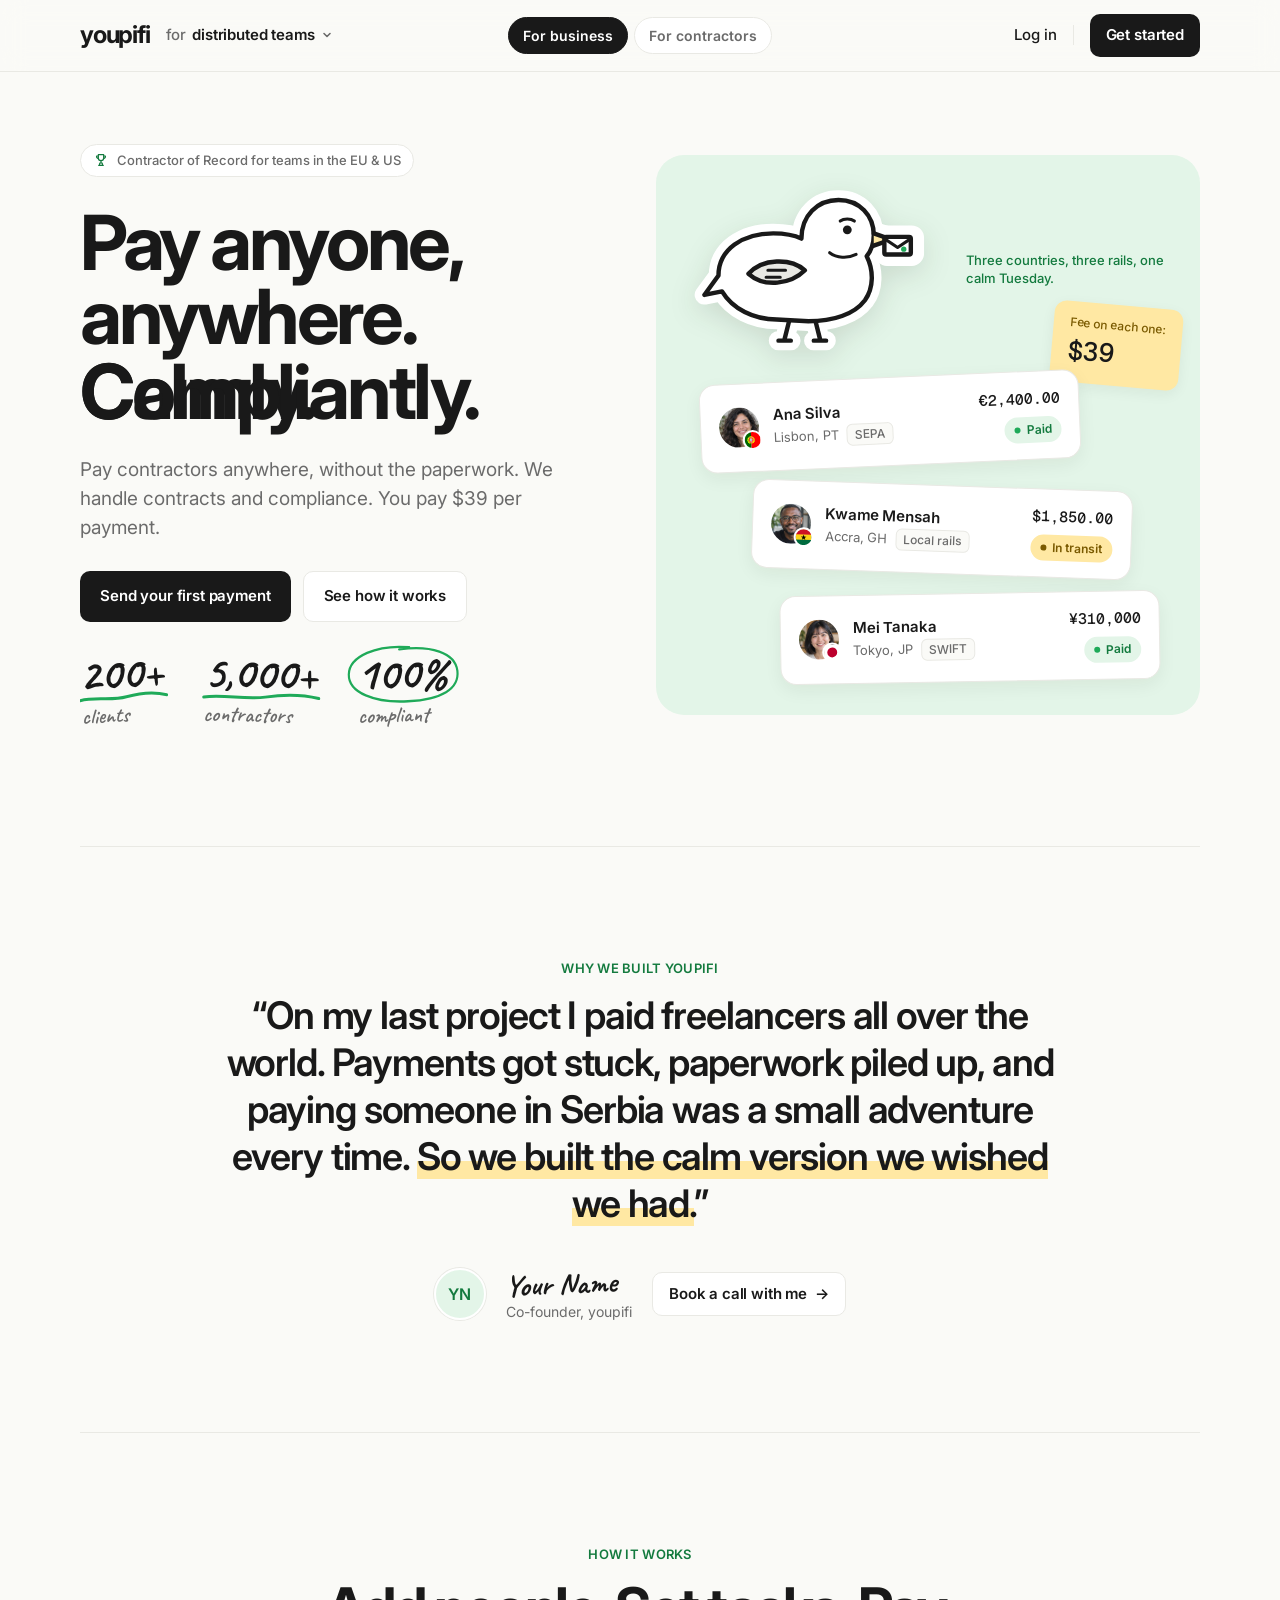
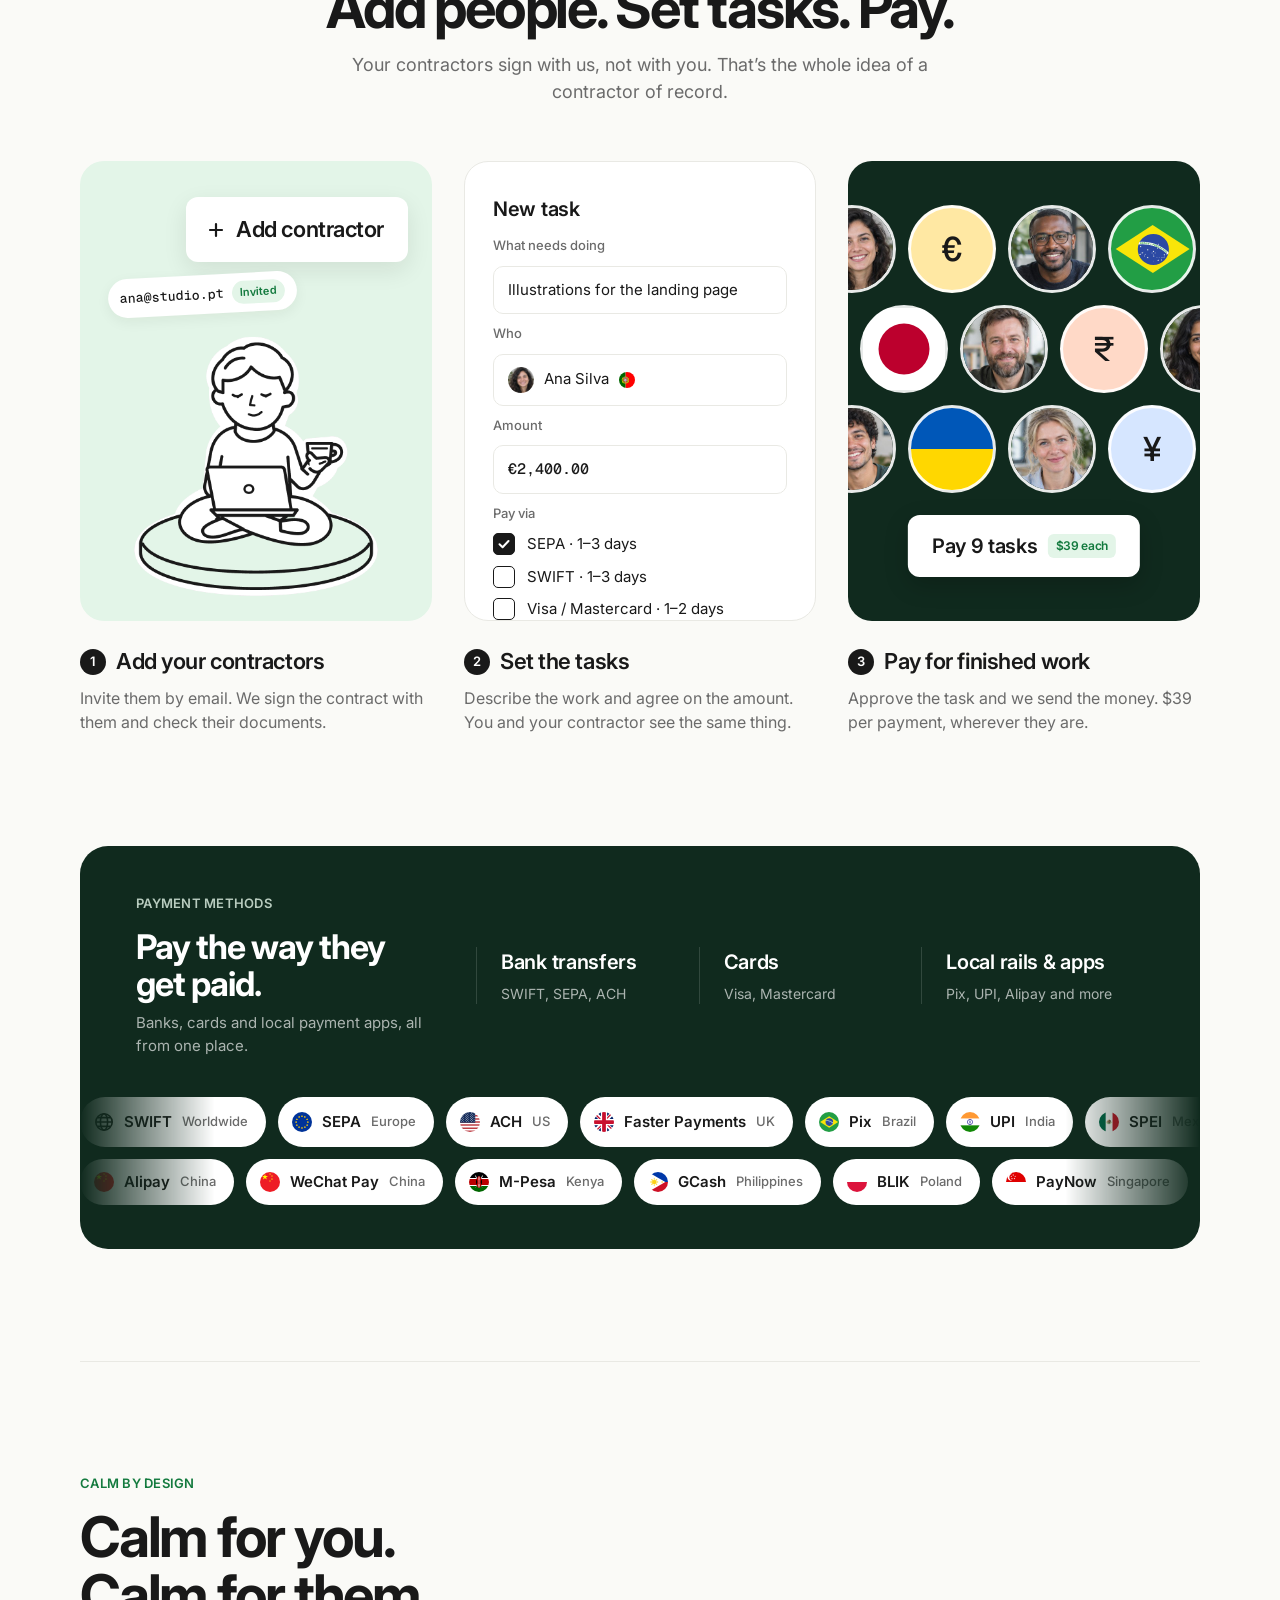
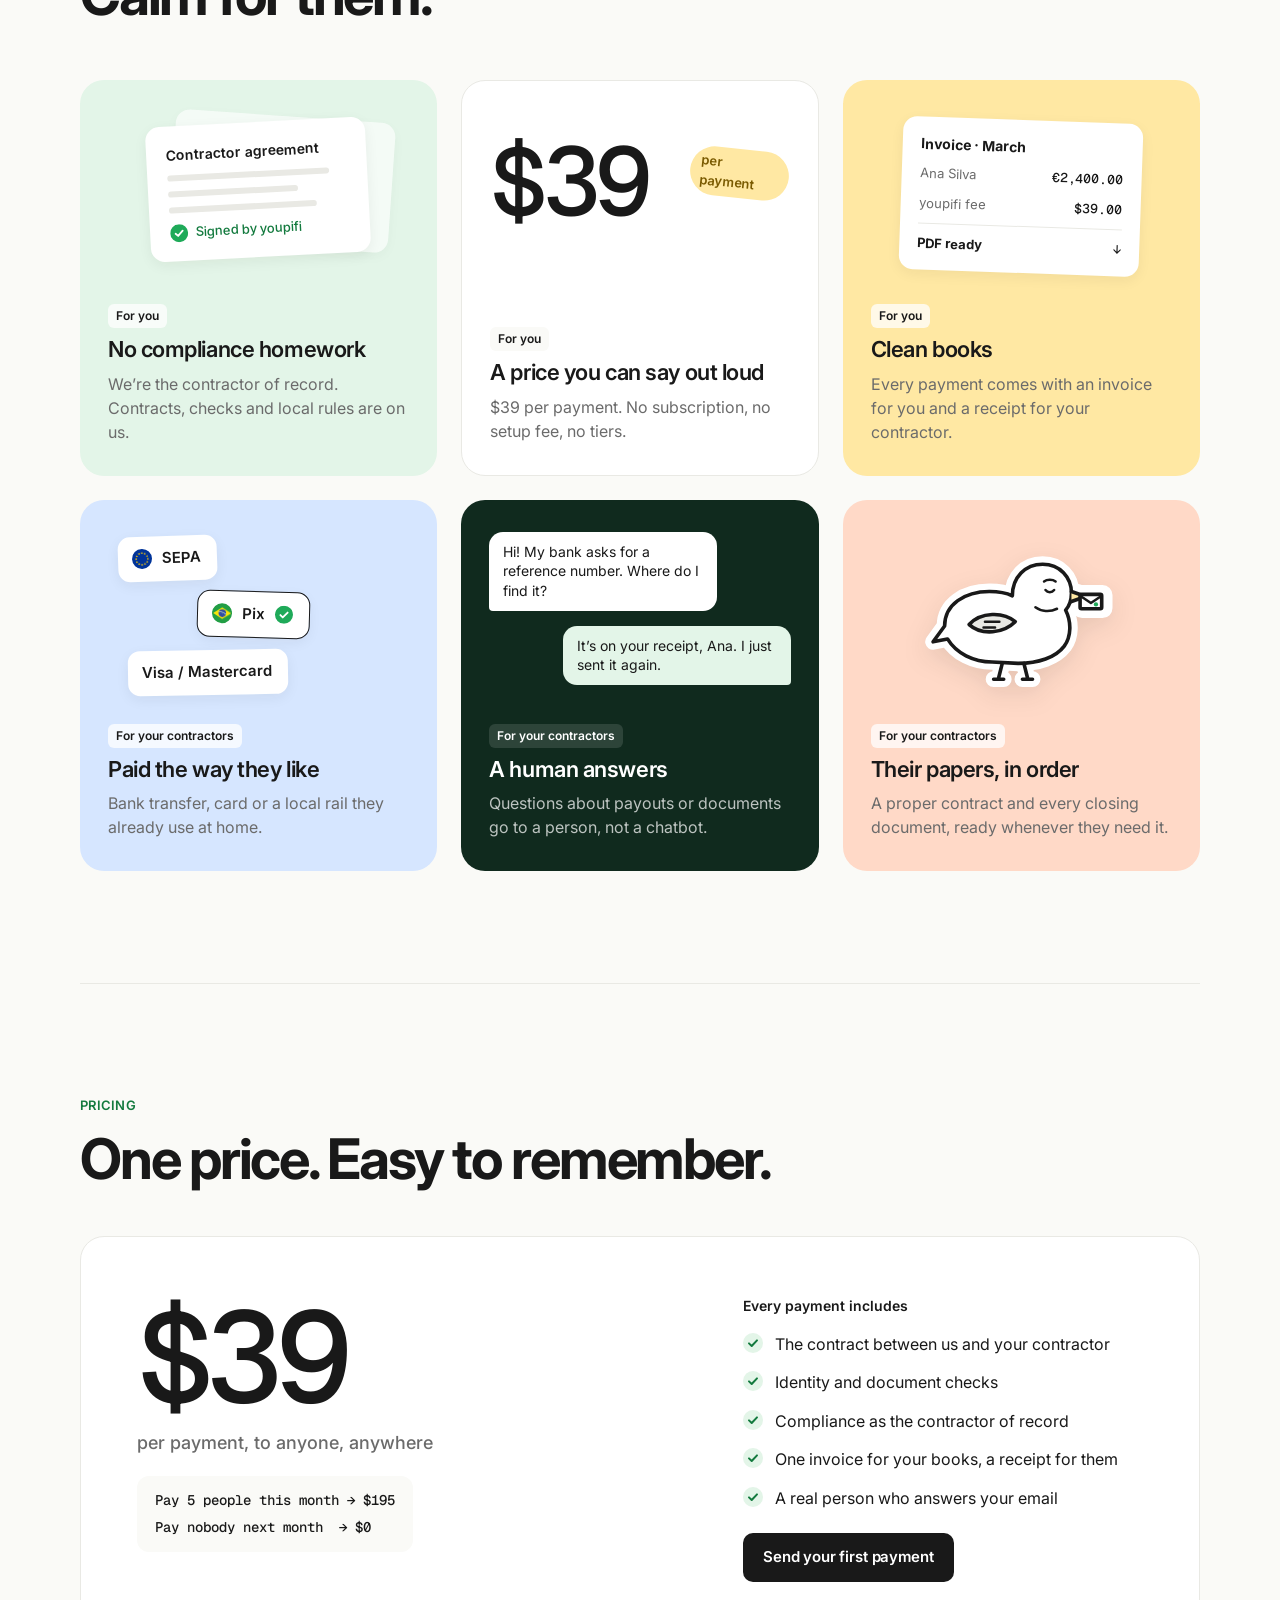
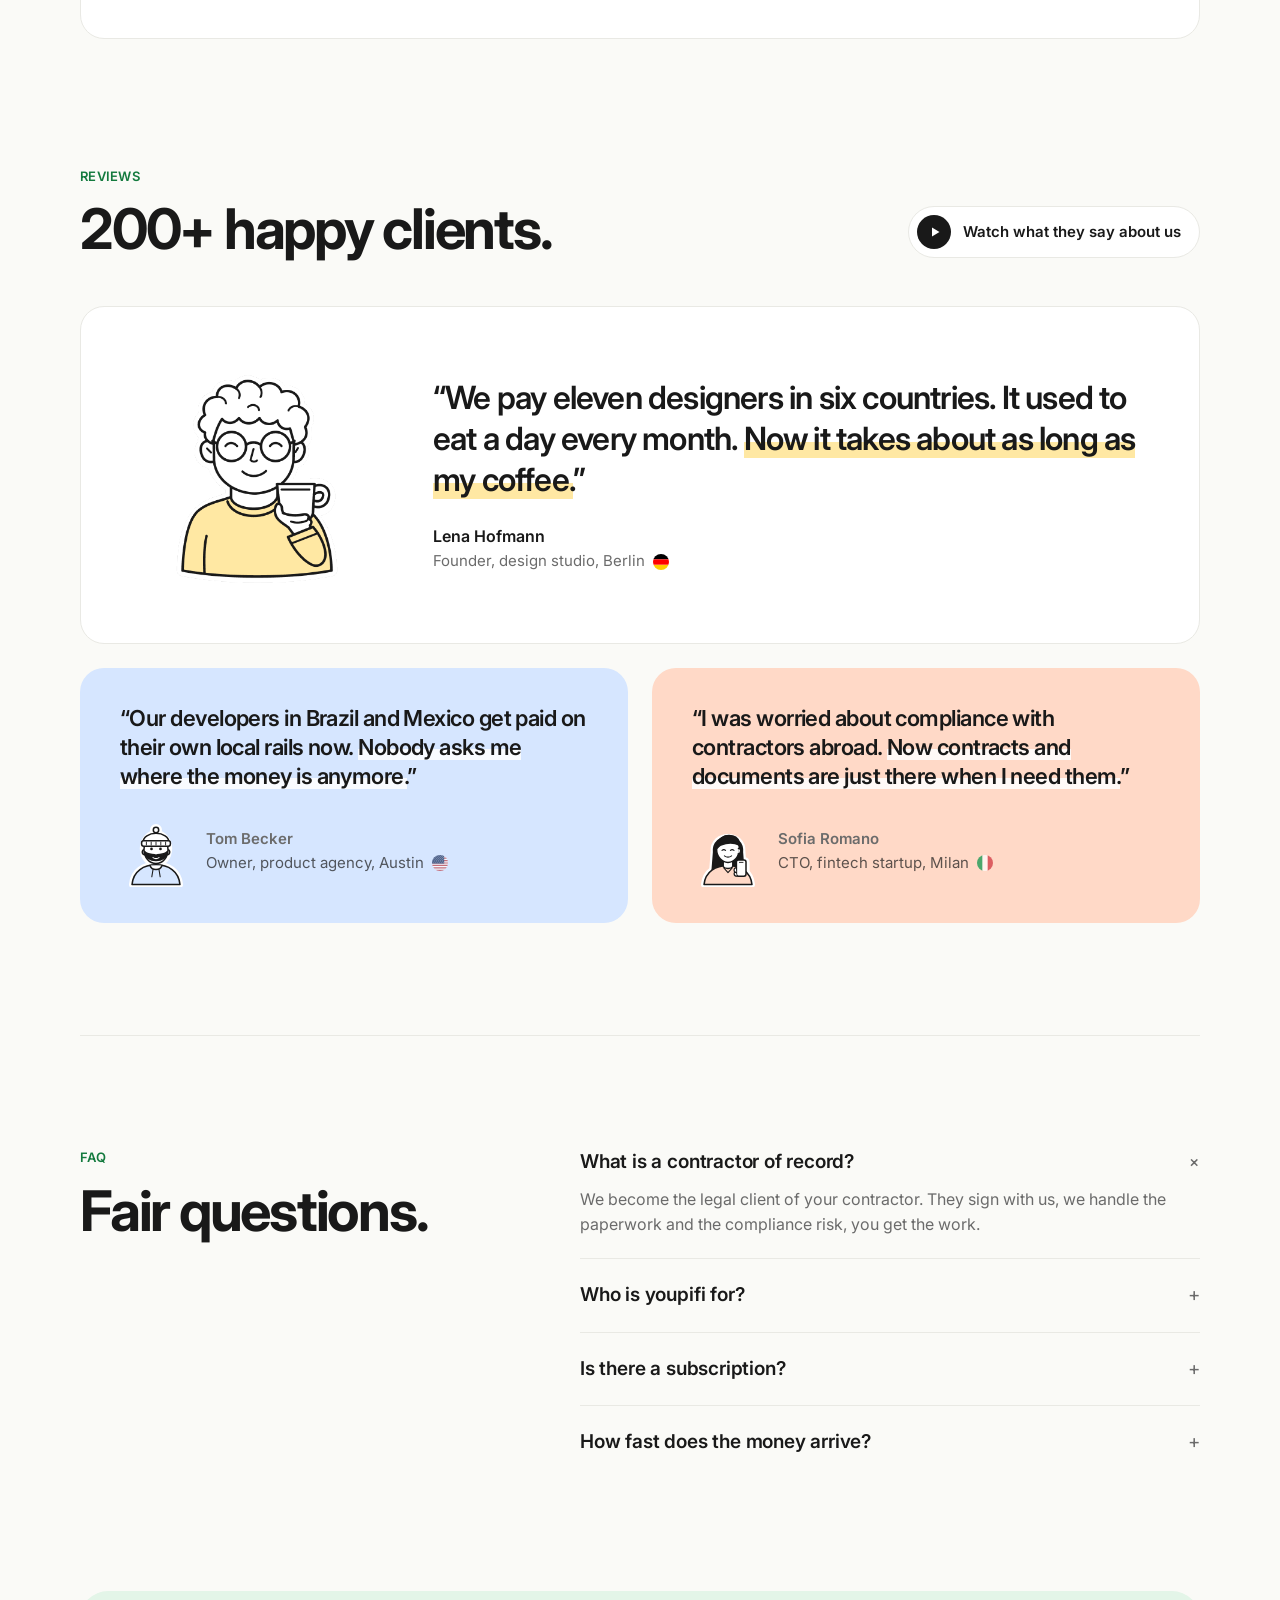
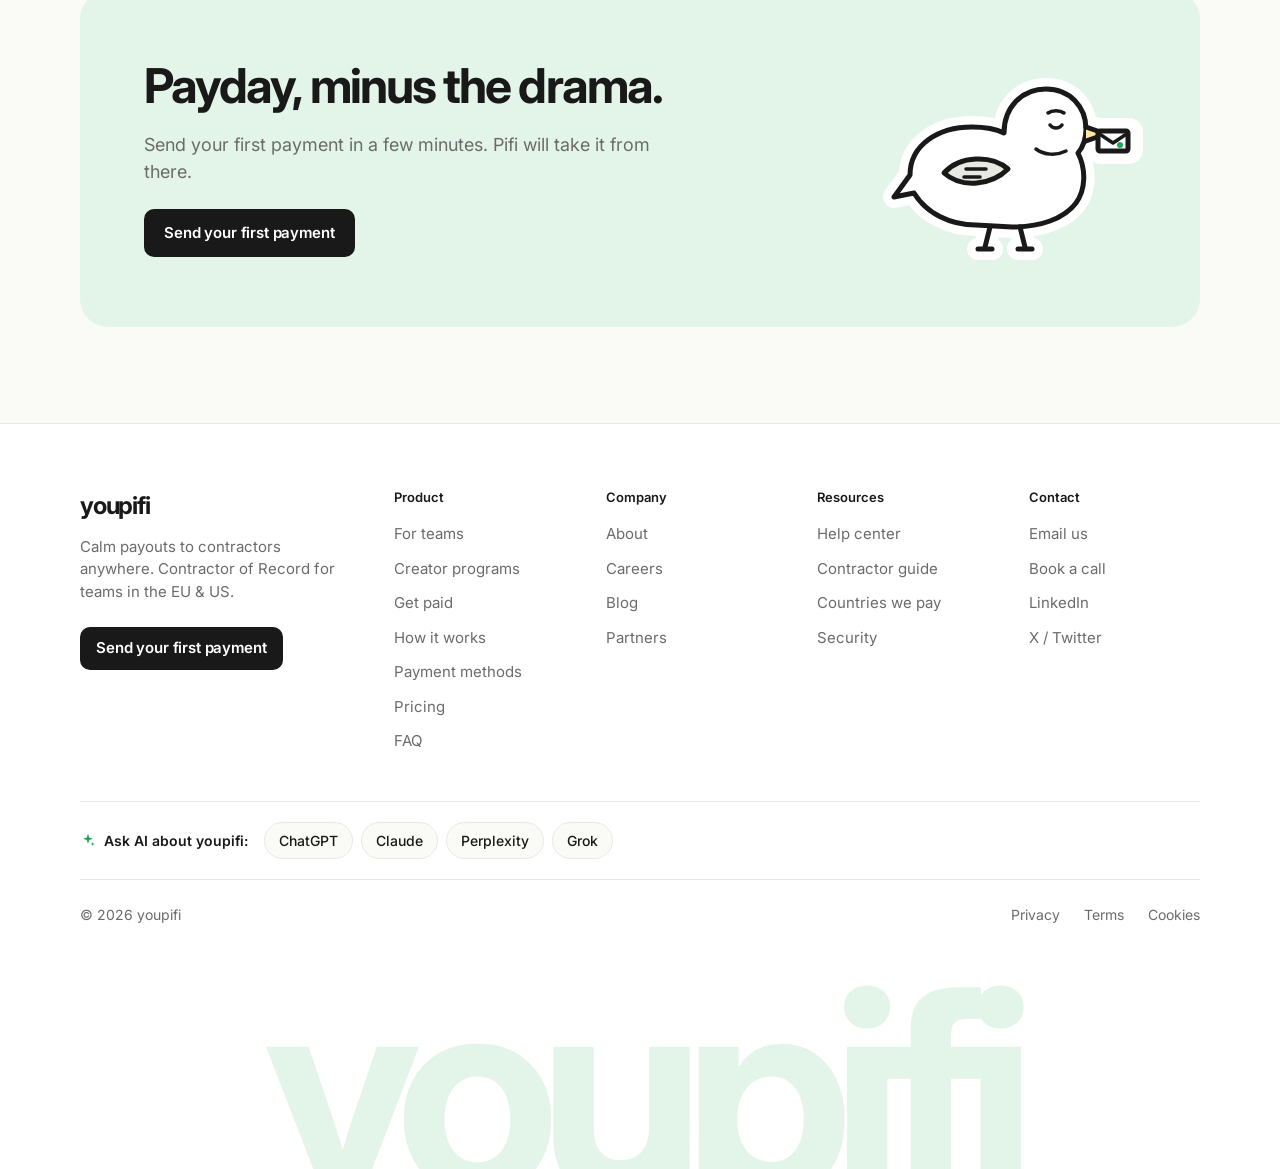
==== index.html @ 2da50779 "Header: 'youpifi for' audience menu and business/contractor chips Co-Authored-By: Claude Opus 5.5 <n" ====
<!doctype html>
<html lang="en">
<head>
  <meta charset="utf-8">
  <meta name="viewport" content="width=device-width, initial-scale=1">
  <title>youpifi — Pay anyone, anywhere. Calmly.</title>
  <meta name="description" content="youpifi is a contractor of record for small and mid-size teams in the EU and US. We sign the contract, handle compliance and pay your contractors anywhere. $39 per payment.">
  <link rel="icon" href="assets/img/pifi.svg" type="image/svg+xml">
  <link rel="preconnect" href="https://fonts.googleapis.com">
  <link rel="preconnect" href="https://fonts.gstatic.com" crossorigin>
  <link href="https://fonts.googleapis.com/css2?family=Caveat:wght@600;700&family=Inter:wght@400;500;600;700&family=Geist+Mono:wght@500&display=swap" rel="stylesheet">
  <link rel="stylesheet" href="styles.css">
</head>
<body>

<header class="topbar">
  <div class="nav wrap">
    <div class="brand-aud">
      <a class="wordmark" href="index.html">youpifi</a>
      <details class="aud">
        <summary><span class="aud-for">for</span> distributed teams<svg class="aud-caret" width="12" height="12" viewBox="0 0 12 12" aria-hidden="true"><path d="M3 4.5 6 7.5 9 4.5" fill="none" stroke="currentColor" stroke-width="1.6" stroke-linecap="round" stroke-linejoin="round"/></svg></summary>
        <div class="aud-menu">
          <a class="aud-item" href="index.html" aria-current="page">
            <span class="aud-ico bg-matcha"><svg width="18" height="18" viewBox="0 0 24 24" fill="none" stroke="currentColor" stroke-width="1.7" stroke-linecap="round" stroke-linejoin="round" aria-hidden="true"><path d="M8 11a3 3 0 1 0 0-6 3 3 0 0 0 0 6zM16 11a2.5 2.5 0 1 0 0-5M3 19c.6-3 2.6-4.5 5-4.5s4.4 1.5 5 4.5M15.5 14.5c2 0 3.8 1.2 4.5 4"/></svg></span>
            <span><b>Distributed teams</b><small>Pay contractors and freelancers in any country</small></span>
          </a>
          <a class="aud-item" href="creators.html">
            <span class="aud-ico bg-butter"><svg width="18" height="18" viewBox="0 0 24 24" fill="none" stroke="currentColor" stroke-width="1.7" stroke-linecap="round" stroke-linejoin="round" aria-hidden="true"><path d="M12 3.5l2.4 4.9 5.4.8-3.9 3.8.9 5.4L12 15.9l-4.8 2.5.9-5.4-3.9-3.8 5.4-.8z"/></svg></span>
            <span><b>Creators &amp; influencers</b><small>Pay creators, influencers and affiliates on results</small></span>
          </a>
          <a class="aud-item" href="get-paid.html">
            <span class="aud-ico bg-sky"><svg width="18" height="18" viewBox="0 0 24 24" fill="none" stroke="currentColor" stroke-width="1.7" stroke-linecap="round" stroke-linejoin="round" aria-hidden="true"><rect x="3.5" y="6" width="17" height="12.5" rx="2.5"/><path d="M3.5 10h17M7.5 14.5h3"/></svg></span>
            <span><b>Getting paid</b><small>For contractors and creators who receive payouts</small></span>
          </a>
        </div>
      </details>
    </div>
    <nav class="chips nav-center" aria-label="Audience">
      <a href="index.html" aria-current="page">For business</a>
      <a href="get-paid.html">For contractors</a>
    </nav>
    <div class="nav-actions">
      <a class="link" href="#">Log in</a>
      <span class="nav-sep" aria-hidden="true"></span>
      <a class="btn btn-primary" href="#start">Get started</a>
    </div>
  </div>
</header>

<main>

  <!-- HERO -->
  <section class="hero wrap">
    <div class="hero-copy">
      <span class="eyebrow"><svg class="award" width="16" height="16" viewBox="0 0 24 24" aria-hidden="true"><g fill="none" stroke="currentColor" stroke-width="1.8" stroke-linecap="round" stroke-linejoin="round"><path d="M8 4h8v5a4 4 0 0 1-8 0V4z"/><path d="M8 6H5.5a2.5 2.5 0 0 0 2.6 3.4M16 6h2.5a2.5 2.5 0 0 1-2.6 3.4"/><path d="M12 13v3.5M8.5 20h7M9.5 20l.8-3.5h3.4l.8 3.5"/></g></svg>Contractor of Record for teams in the EU &amp; US</span>
      <h1 aria-label="Pay anyone, anywhere. Calmly.">Pay anyone,<br>anywhere.<br><span class="rotator" aria-hidden="true"><span class="word is-on">Calmly.</span><span class="word">Compliantly.</span><span class="word">Confidently.</span></span></h1>
      <p class="lead">Pay contractors anywhere, without the paperwork. We handle contracts and compliance. You pay $39 per payment.</p>
      <div class="ctas">
        <a class="btn btn-primary btn-lg" href="#start">Send your first payment</a>
        <a class="btn btn-secondary btn-lg" href="#how">See how it works</a>
      </div>
      <ul class="proof" aria-label="youpifi in numbers">
        <li class="p1"><b>200+</b><span>clients</span></li>
        <li class="p2"><b>5,000+</b><span>contractors</span></li>
        <li class="p3"><b>100%</b><span>compliant</span></li>
      </ul>
    </div>

    <div class="collage" aria-hidden="true">
      <img class="collage-pifi" src="assets/img/pifi.svg" alt="">
      <p class="collage-cap">Three countries, three rails, one calm Tuesday.</p>
      <div class="fee-note"><span>Fee on each one:</span><b>$39</b></div>

      <div class="payout c1">
        <span class="avatar"><img src="assets/img/face-00.jpg" alt=""><span class="fi fi-pt fis"></span></span>
        <span class="who"><b>Ana Silva</b><small>Lisbon, PT <span class="rail-tag">SEPA</span></small></span>
        <span class="amt"><b>€2,400.00</b><span class="status paid">Paid</span></span>
      </div>
      <div class="payout c2">
        <span class="avatar"><img src="assets/img/face-01.jpg" alt=""><span class="fi fi-gh fis"></span></span>
        <span class="who"><b>Kwame Mensah</b><small>Accra, GH <span class="rail-tag">Local rails</span></small></span>
        <span class="amt"><b>$1,850.00</b><span class="status transit">In transit</span></span>
      </div>
      <div class="payout c3">
        <span class="avatar"><img src="assets/img/face-02.jpg" alt=""><span class="fi fi-jp fis"></span></span>
        <span class="who"><b>Mei Tanaka</b><small>Tokyo, JP <span class="rail-tag">SWIFT</span></small></span>
        <span class="amt"><b>¥310,000</b><span class="status paid">Paid</span></span>
      </div>
    </div>
  </section>

  <!-- FOUNDER NOTE — TODO: co-founder name, photo and booking link -->
  <section class="founder-note wrap rule">
    <figure>
      <span class="kicker">Why we built youpifi</span>
      <blockquote>“On my last project I paid freelancers all over the world. Payments got stuck, paperwork piled up, and paying someone in Serbia was a small adventure every time. <mark>So we built the calm version we wished we had.</mark>”</blockquote>
      <figcaption class="sign">
        <span class="sign-avatar" aria-hidden="true">YN</span>
        <span class="sign-who"><b>Your Name</b><small>Co-founder, youpifi</small></span>
        <a class="btn btn-secondary" href="#book-call">Book a call with me <span aria-hidden="true">→</span></a>
      </figcaption>
    </figure>
  </section>

  <!-- HOW IT WORKS -->
  <section class="how wrap rule" id="how">
    <div class="head center">
      <span class="kicker">How it works</span>
      <h2>Add people. Set tasks. Pay.</h2>
      <p>Your contractors sign with us, not with you. That’s the whole idea of a contractor of record.</p>
    </div>

    <div class="steps">
      <article class="step">
        <div class="visual v-add">
          <span class="chip-big"><svg width="20" height="20" viewBox="0 0 20 20" aria-hidden="true"><path d="M10 4v12M4 10h12" stroke="currentColor" stroke-width="2.2" stroke-linecap="round"/></svg>Add contractor</span>
          <span class="invite"><code>ana@studio.pt</code><em>Invited</em></span>
          <img class="founder" src="assets/img/founder.png" alt="A calm founder with a laptop and a cup of coffee">
        </div>
        <h3><span class="num">1</span>Add your contractors</h3>
        <p>Invite them by email. We sign the contract with them and check their documents.</p>
      </article>

      <article class="step">
        <div class="visual v-task" aria-hidden="true">
          <div class="form">
            <b class="form-title">New task</b>
            <label>What needs doing</label>
            <div class="input">Illustrations for the landing page</div>
            <label>Who</label>
            <div class="input"><img src="assets/img/face-00.jpg" alt="">Ana Silva <span class="fi fi-pt fis"></span></div>
            <label>Amount</label>
            <div class="input mono">€2,400.00</div>
            <label>Pay via</label>
            <ul class="checks">
              <li class="on">SEPA · 1–3 days</li>
              <li>SWIFT · 1–3 days</li>
              <li>Visa / Mastercard · 1–2 days</li>
              <li>Local rails · 1–3 days</li>
            </ul>
          </div>
        </div>
        <h3><span class="num">2</span>Set the tasks</h3>
        <p>Describe the work and agree on the amount. You and your contractor see the same thing.</p>
      </article>

      <article class="step">
        <div class="visual v-pay" aria-hidden="true">
          <div class="faces">
            <div class="frow">
              <img src="assets/img/face-00.jpg" alt=""><span class="tok t-butter">€</span><img src="assets/img/face-01.jpg" alt=""><span class="fi fi-br fis tokflag"></span><img src="assets/img/face-02.jpg" alt="">
            </div>
            <div class="frow shift">
              <span class="fi fi-jp fis tokflag"></span><img src="assets/img/face-10.jpg" alt=""><span class="tok t-peach">₹</span><img src="assets/img/face-11.jpg" alt=""><img src="assets/img/face-22.jpg" alt="">
            </div>
            <div class="frow">
              <img src="assets/img/face-12.jpg" alt=""><span class="fi fi-ua fis tokflag"></span><img src="assets/img/face-20.jpg" alt=""><span class="tok t-sky">¥</span><img src="assets/img/face-21.jpg" alt="">
            </div>
          </div>
          <span class="pay-btn">Pay 9 tasks <em>$39 each</em></span>
        </div>
        <h3><span class="num">3</span>Pay for finished work</h3>
        <p>Approve the task and we send the money. $39 per payment, wherever they are.</p>
      </article>
    </div>
  </section>

  <!-- PAYOUT TIMES BAND -->
  <section class="times wrap" id="times">
    <div class="band">
      <div class="band-top">
        <div class="band-title">
          <span class="kicker">Payment methods</span>
          <h2>Pay the way they get paid.</h2>
          <p>Banks, cards and local payment apps, all from one place.</p>
        </div>
        <ul class="methods">
          <li><b>Bank transfers</b><span>SWIFT, SEPA, ACH</span></li>
          <li><b>Cards</b><span>Visa, Mastercard</span></li>
          <li><b>Local rails &amp; apps</b><span>Pix, UPI, Alipay and more</span></li>
        </ul>
      </div>

      <!-- Rails shown are examples. Keep only the ones your payment partner supports. -->
      <div class="marquee" aria-label="Payment rails">
        <div class="track">
          <div class="lane">
            <span class="rail"><svg class="globe" width="20" height="20" viewBox="0 0 20 20" aria-hidden="true"><g fill="none" stroke="currentColor" stroke-width="1.6"><circle cx="10" cy="10" r="8.2"/><ellipse cx="10" cy="10" rx="3.6" ry="8.2"/><path d="M2 10h16M3.4 5.6h13.2M3.4 14.4h13.2"/></g></svg><b>SWIFT</b><small>Worldwide</small></span>
            <span class="rail"><span class="fi fi-eu fis"></span><b>SEPA</b><small>Europe</small></span>
            <span class="rail"><span class="fi fi-us fis"></span><b>ACH</b><small>US</small></span>
            <span class="rail"><span class="fi fi-gb fis"></span><b>Faster Payments</b><small>UK</small></span>
            <span class="rail"><span class="fi fi-br fis"></span><b>Pix</b><small>Brazil</small></span>
            <span class="rail"><span class="fi fi-in fis"></span><b>UPI</b><small>India</small></span>
            <span class="rail"><span class="fi fi-mx fis"></span><b>SPEI</b><small>Mexico</small></span>
            <span class="rail"><b class="visa">VISA</b></span>
            <span class="rail"><svg width="30" height="20" viewBox="0 0 30 20" aria-hidden="true"><circle cx="10" cy="10" r="9" fill="#EB001B"/><circle cx="20" cy="10" r="9" fill="#F79E1B"/><path d="M15 2.5a9 9 0 0 1 0 15 9 9 0 0 1 0-15z" fill="#FF5F00"/></svg><b>Mastercard</b></span>
          </div>
          <div class="lane" aria-hidden="true"></div>
        </div>
        <div class="track reverse">
          <div class="lane">
            <span class="rail"><span class="fi fi-cn fis"></span><b>Alipay</b><small>China</small></span>
            <span class="rail"><span class="fi fi-cn fis"></span><b>WeChat Pay</b><small>China</small></span>
            <span class="rail"><span class="fi fi-ke fis"></span><b>M-Pesa</b><small>Kenya</small></span>
            <span class="rail"><span class="fi fi-ph fis"></span><b>GCash</b><small>Philippines</small></span>
            <span class="rail"><span class="fi fi-pl fis"></span><b>BLIK</b><small>Poland</small></span>
            <span class="rail"><span class="fi fi-sg fis"></span><b>PayNow</b><small>Singapore</small></span>
            <span class="rail"><span class="fi fi-eu fis"></span><b>SEPA Instant</b><small>Europe</small></span>
            <span class="rail"><span class="fi fi-us fis"></span><b>Fedwire</b><small>US</small></span>
          </div>
          <div class="lane" aria-hidden="true"></div>
        </div>
      </div>
    </div>
  </section>

  <!-- CALM BENTO -->
  <section class="calm wrap rule">
    <div class="head">
      <span class="kicker">Calm by design</span>
      <h2>Calm for you.<br>Calm for them.</h2>
    </div>

    <div class="bento">
      <article class="tile bg-matcha">
        <div class="tv" aria-hidden="true">
          <div class="doc ghost"></div>
          <div class="doc">
            <b>Contractor agreement</b><i style="width:90%"></i><i style="width:72%"></i><i style="width:82%"></i>
            <span class="signed"><span class="ck"></span>Signed by youpifi</span>
          </div>
        </div>
        <span class="tag">For you</span>
        <h3>No compliance homework</h3>
        <p>We’re the contractor of record. Contracts, checks and local rules are on us.</p>
      </article>

      <article class="tile bg-white">
        <div class="tv" aria-hidden="true">
          <span class="big39">$39</span><span class="sticker-note">per payment</span>
        </div>
        <span class="tag">For you</span>
        <h3>A price you can say out loud</h3>
        <p>$39 per payment. No subscription, no setup fee, no tiers.</p>
      </article>

      <article class="tile bg-butter">
        <div class="tv" aria-hidden="true">
          <div class="invoice">
            <b>Invoice · March</b>
            <div><span>Ana Silva</span><span class="mono">€2,400.00</span></div>
            <div><span>youpifi fee</span><span class="mono">$39.00</span></div>
            <hr>
            <div><b>PDF ready</b><span class="mono">↓</span></div>
          </div>
        </div>
        <span class="tag">For you</span>
        <h3>Clean books</h3>
        <p>Every payment comes with an invoice for you and a receipt for your contractor.</p>
      </article>

      <article class="tile bg-sky">
        <div class="tv" aria-hidden="true">
          <span class="opt o1"><span class="fi fi-eu fis"></span>SEPA</span>
          <span class="opt o2 on"><span class="fi fi-br fis"></span>Pix<span class="ck"></span></span>
          <span class="opt o3">Visa / Mastercard</span>
        </div>
        <span class="tag">For your contractors</span>
        <h3>Paid the way they like</h3>
        <p>Bank transfer, card or a local rail they already use at home.</p>
      </article>

      <article class="tile bg-forest">
        <div class="tv" aria-hidden="true">
          <span class="bubble me">Hi! My bank asks for a reference number. Where do I find it?</span>
          <span class="bubble them">It’s on your receipt, Ana. I just sent it again.</span>
        </div>
        <span class="tag">For your contractors</span>
        <h3>A human answers</h3>
        <p>Questions about payouts or documents go to a person, not a chatbot.</p>
      </article>

      <article class="tile bg-peach">
        <div class="tv" aria-hidden="true">
          <img class="tile-pifi" src="assets/img/pifi-sleepy.svg" alt="">
        </div>
        <span class="tag">For your contractors</span>
        <h3>Their papers, in order</h3>
        <p>A proper contract and every closing document, ready whenever they need it.</p>
      </article>
    </div>
  </section>

  <!-- PRICING -->
  <section class="pricing wrap rule" id="pricing">
    <div class="head">
      <span class="kicker">Pricing</span>
      <h2>One price. Easy to remember.</h2>
    </div>
    <div class="price-card">
      <div class="price">
        <span class="price-num">$39</span>
        <p>per payment, to anyone, anywhere</p>
        <div class="math mono">
          <span>Pay 5 people this month → $195</span>
          <span>Pay nobody next month  → $0</span>
        </div>
      </div>
      <div class="included">
        <b>Every payment includes</b>
        <ul>
          <li>The contract between us and your contractor</li>
          <li>Identity and document checks</li>
          <li>Compliance as the contractor of record</li>
          <li>One invoice for your books, a receipt for them</li>
          <li>A real person who answers your email</li>
        </ul>
        <a class="btn btn-primary btn-lg" href="#start">Send your first payment</a>
      </div>
    </div>
  </section>

  <!-- TESTIMONIALS — PLACEHOLDERS: replace quotes, names and companies with real customers before launch -->
  <section class="quote wrap" id="reviews">
    <div class="quote-head">
      <div>
        <span class="kicker">Reviews</span>
        <h2>200+ happy clients.</h2>
      </div>
      <!-- TODO: link to the video reviews -->
      <a class="video-link" href="#">
        <span class="play" aria-hidden="true"><svg width="14" height="14" viewBox="0 0 14 14"><path d="M4 2.5v9l7.5-4.5z" fill="currentColor"/></svg></span>
        Watch what they say about us
      </a>
    </div>
    <figure class="review featured">
      <img class="quote-art" src="assets/img/customer.png" alt="Illustrated portrait of a studio founder holding a coffee mug">
      <div>
        <blockquote>“We pay eleven designers in six countries. It used to eat a day every month. <mark>Now it takes about as long as my coffee.</mark>”</blockquote>
        <figcaption><b>Lena Hofmann</b><span>Founder, design studio, Berlin <span class="fi fi-de fis"></span></span></figcaption>
      </div>
    </figure>
    <div class="review-row">
      <figure class="review bg-sky">
        <blockquote>“Our developers in Brazil and Mexico get paid on their own local rails now. <mark>Nobody asks me where the money is anymore.</mark>”</blockquote>
        <figcaption>
          <img src="assets/img/customer-2.svg" alt="Illustrated portrait of an agency owner in a beanie">
          <span class="by"><b>Tom Becker</b><span>Owner, product agency, Austin <span class="fi fi-us fis"></span></span></span>
        </figcaption>
      </figure>
      <figure class="review bg-peach">
        <blockquote>“I was worried about compliance with contractors abroad. <mark>Now contracts and documents are just there when I need them.</mark>”</blockquote>
        <figcaption>
          <img src="assets/img/customer-3.svg" alt="Illustrated portrait of a CTO holding a phone">
          <span class="by"><b>Sofia Romano</b><span>CTO, fintech startup, Milan <span class="fi fi-it fis"></span></span></span>
        </figcaption>
      </figure>
    </div>
  </section>

  <!-- FAQ -->
  <section class="faq wrap rule" id="faq">
    <div class="head">
      <span class="kicker">FAQ</span>
      <h2>Fair questions.</h2>
    </div>
    <div class="qa">
      <details open>
        <summary>What is a contractor of record?</summary>
        <p>We become the legal client of your contractor. They sign with us, we handle the paperwork and the compliance risk, you get the work.</p>
      </details>
      <details>
        <summary>Who is youpifi for?</summary>
        <p>Small and mid-size teams in the EU and the US that work with freelancers and contractors abroad.</p>
      </details>
      <details>
        <summary>Is there a subscription?</summary>
        <p>No. You pay $39 for each payment you send, and nothing in the months you don’t send any.</p>
      </details>
      <details>
        <summary>How fast does the money arrive?</summary>
        <p>1–2 days by card. 1–3 days by SWIFT, SEPA or local rails.</p>
      </details>
    </div>
  </section>

  <!-- FINAL CTA -->
  <section class="final wrap" id="start">
    <div class="final-box">
      <div>
        <h2>Payday, minus the drama.</h2>
        <p>Send your first payment in a few minutes. Pifi will take it from there.</p>
        <a class="btn btn-primary btn-lg" href="#">Send your first payment</a>
      </div>
      <img src="assets/img/pifi-sleepy.svg" alt="Pifi the pigeon, dozing with an envelope">
    </div>
  </section>
</main>

<!-- FOOTER — TODO: real URLs for pages, contacts and socials -->
<footer class="footer">
  <div class="wrap footer-grid">
    <div class="footer-brand">
      <a class="wordmark" href="#">youpifi</a>
      <p>Calm payouts to contractors anywhere. Contractor of Record for teams in the EU &amp; US.</p>
      <a class="btn btn-primary" href="#start">Send your first payment</a>
    </div>
    <nav class="footer-col" aria-label="Product">
      <b>Product</b>
      <a href="index.html">For teams</a>
      <a href="creators.html">Creator programs</a>
      <a href="get-paid.html">Get paid</a>
      <a href="#how">How it works</a>
      <a href="#times">Payment methods</a>
      <a href="#pricing">Pricing</a>
      <a href="#faq">FAQ</a>
    </nav>
    <nav class="footer-col" aria-label="Company">
      <b>Company</b>
      <a href="#">About</a>
      <a href="#">Careers</a>
      <a href="#">Blog</a>
      <a href="#">Partners</a>
    </nav>
    <nav class="footer-col" aria-label="Resources">
      <b>Resources</b>
      <a href="#">Help center</a>
      <a href="#">Contractor guide</a>
      <a href="#">Countries we pay</a>
      <a href="#">Security</a>
    </nav>
    <div class="footer-col">
      <b>Contact</b>
      <a href="#">Email us</a>
      <a href="#book-call">Book a call</a>
      <a href="#">LinkedIn</a>
      <a href="#">X / Twitter</a>
    </div>
  </div>
  <!-- Ask AI: prompt mentions the current GitHub Pages URL — update when moving to the real domain -->
  <div class="wrap ask-ai">
    <span class="ask-label"><svg width="16" height="16" viewBox="0 0 24 24" aria-hidden="true"><path d="M12 2.5l1.9 5.6 5.6 1.9-5.6 1.9L12 17.5l-1.9-5.6L4.5 10l5.6-1.9z M19 15l.9 2.1 2.1.9-2.1.9L19 21l-.9-2.1-2.1-.9 2.1-.9z" fill="currentColor"/></svg>Ask AI about youpifi:</span>
    <div class="ask-chips">
      <a target="_blank" rel="noopener" href="https://chatgpt.com/?q=What%20is%20youpifi%20(https%3A%2F%2Falexeyvu123.github.io%2Fyoupifi%2F)%20and%20how%20does%20it%20help%20companies%20pay%20contractors%20abroad%3F">ChatGPT</a>
      <a target="_blank" rel="noopener" href="https://claude.ai/new?q=What%20is%20youpifi%20(https%3A%2F%2Falexeyvu123.github.io%2Fyoupifi%2F)%20and%20how%20does%20it%20help%20companies%20pay%20contractors%20abroad%3F">Claude</a>
      <a target="_blank" rel="noopener" href="https://www.perplexity.ai/search?q=What%20is%20youpifi%20(https%3A%2F%2Falexeyvu123.github.io%2Fyoupifi%2F)%20and%20how%20does%20it%20help%20companies%20pay%20contractors%20abroad%3F">Perplexity</a>
      <a target="_blank" rel="noopener" href="https://grok.com/?q=What%20is%20youpifi%20(https%3A%2F%2Falexeyvu123.github.io%2Fyoupifi%2F)%20and%20how%20does%20it%20help%20companies%20pay%20contractors%20abroad%3F">Grok</a>
    </div>
  </div>
  <div class="wrap footer-bottom">
    <span>© 2026 youpifi</span>
    <nav aria-label="Legal"><a href="#">Privacy</a><a href="#">Terms</a><a href="#">Cookies</a></nav>
  </div>
  <div class="footer-giant" aria-hidden="true">youpifi</div>
</footer>

<script>
  // Duplicate marquee lanes so the loop is seamless
  document.querySelectorAll('.track').forEach(function (t) {
    var lanes = t.querySelectorAll('.lane');
    if (lanes.length === 2) lanes[1].innerHTML = lanes[0].innerHTML;
  });

  // Hero word rotator: Calmly → Compliantly → Confidently
  (function () {
    var words = document.querySelectorAll('.rotator .word');
    if (!words.length || window.matchMedia('(prefers-reduced-motion: reduce)').matches) return;
    var i = 0;
    setInterval(function () {
      words[i].classList.remove('is-on');
      words[i].classList.add('is-off');
      var prev = words[i];
      setTimeout(function () { prev.classList.remove('is-off'); }, 600);
      i = (i + 1) % words.length;
      words[i].classList.add('is-on');
    }, 2800);
  })();
</script>
<script>
  // Close the audience menu on outside click / Esc
  (function () {
    var d = document.querySelector('details.aud');
    if (!d) return;
    document.addEventListener('click', function (e) { if (d.open && !d.contains(e.target)) d.open = false; });
    document.addEventListener('keydown', function (e) { if (e.key === 'Escape') d.open = false; });
  })();
</script>
</body>
</html>
---- styles.css ----
/* youpifi — landing v1. Tokens follow BRAND.md */
:root {
  --paper: #FAFAF7;
  --white: #FFFFFF;
  --ink: #191919;
  --graphite: #6B6B6B;
  --mist: #E9E9E4;
  --green: #1FAA59;
  --green-text: #137A3E;
  --matcha: #E3F5E8;
  --butter: #FFE8A3;
  --butter-text: #7A5A00;
  --sky: #D6E6FF;
  --peach: #FFD9C7;
  --forest: #102A1E;

  --font: "Inter", system-ui, -apple-system, "Segoe UI", sans-serif;
  --hand: "Caveat", "Segoe Print", "Comic Sans MS", cursive;
  --mono: "Geist Mono", ui-monospace, SFMono-Regular, Menlo, monospace;
  --shadow-sm: 0 4px 14px rgba(26, 26, 20, .06);
  --shadow: 0 8px 24px rgba(20, 26, 16, .09);
  --r-lg: 24px;
  --r-xl: 28px;
}

* { box-sizing: border-box; }
html { scroll-behavior: smooth; }
body {
  margin: 0;
  background: var(--paper);
  color: var(--ink);
  font-family: var(--font);
  font-size: 16px;
  line-height: 1.5;
  -webkit-font-smoothing: antialiased;
}
img { display: block; max-width: 100%; }
a { color: inherit; text-decoration: none; }
h1, h2, h3, p { margin: 0; }
.mono { font-family: var(--mono); font-weight: 500; }

.wrap { width: min(1120px, calc(100% - 32px)); margin-inline: auto; }
.rule { border-top: 1px solid var(--mist); }

/* ---------- buttons ---------- */
.btn {
  display: inline-flex; align-items: center; gap: 8px;
  padding: 10px 16px; border-radius: 10px;
  font-weight: 600; font-size: 15px; letter-spacing: -0.01em;
  transition: transform .15s ease, background .15s ease;
}
.btn-lg { padding: 13px 20px; }
.btn-primary { background: var(--ink); color: var(--white); }
.btn-primary:hover { background: #000; transform: translateY(-1px); }
.btn-secondary { background: var(--white); color: var(--ink); border: 1px solid var(--mist); }
.btn-secondary:hover { border-color: #d6d6cf; }
.link { font-weight: 500; font-size: 15px; }

/* ---------- headings ---------- */
.kicker {
  display: block; font-size: 13px; font-weight: 600; letter-spacing: .02em;
  text-transform: uppercase; color: var(--green-text); margin-bottom: 14px;
}
h2 { font-size: clamp(34px, 4.6vw, 56px); line-height: 1.04; letter-spacing: -0.04em; font-weight: 700; }
.head { margin-bottom: 56px; }
.head p { margin-top: 14px; font-size: 18px; color: var(--graphite); max-width: 640px; }
.head.center { text-align: center; }
.head.center p { margin-inline: auto; }

/* ---------- nav ---------- */
.topbar { position: sticky; top: 0; z-index: 50; background: rgba(250, 250, 247, .82); -webkit-backdrop-filter: saturate(1.4) blur(12px); backdrop-filter: saturate(1.4) blur(12px); border-bottom: 1px solid var(--mist); }
.nav { display: grid; grid-template-columns: 1fr auto 1fr; align-items: center; padding: 14px 0; }
.nav-sep { width: 1px; height: 20px; background: var(--mist); }
.wordmark { font-weight: 700; font-size: 24px; letter-spacing: -0.05em; }
.nav-links { display: flex; gap: 2px; padding: 4px; border-radius: 999px; background: var(--white); border: 1px solid var(--mist); font-size: 14px; font-weight: 500; color: var(--graphite); }
.nav-links a { padding: 7px 14px; border-radius: 999px; transition: background .15s ease, color .15s ease; }
.nav-links a:hover { color: var(--ink); background: var(--paper); }
.nav-actions { display: flex; align-items: center; justify-content: flex-end; gap: 16px; }

/* ---------- hero ---------- */
.hero { display: grid; grid-template-columns: 1fr 544px; gap: 56px; align-items: center; padding: 72px 0 120px; }
.eyebrow {
  display: inline-flex; align-items: center; gap: 8px;
  padding: 6px 12px; border-radius: 999px; background: var(--white); border: 1px solid var(--mist);
  font-size: 13px; font-weight: 500; color: var(--graphite);
}
.award { color: var(--green-text); flex: none; }

/* handwritten proof numbers */
.proof { list-style: none; margin: 36px 0 0; padding: 0; display: flex; flex-wrap: wrap; gap: 12px 40px; }
.proof li { position: relative; display: flex; flex-direction: column; line-height: 1; }
.proof b { position: relative; font-family: var(--hand); font-weight: 700; font-size: 46px; letter-spacing: 0; color: var(--ink); padding-bottom: 6px; }
.proof span { font-family: var(--hand); font-weight: 600; font-size: 22px; color: var(--graphite); margin-top: 2px; }
.proof .p1 { transform: rotate(-3deg); }
.proof .p2 { transform: rotate(1.5deg); }
.proof .p3 { transform: rotate(-1.5deg); }
.proof .p1 b::after, .proof .p2 b::after {
  content: ""; position: absolute; left: -2px; right: -4px; bottom: 0; height: 10px;
  background: url("data:image/svg+xml,%3Csvg xmlns='http://www.w3.org/2000/svg' viewBox='0 0 120 10' preserveAspectRatio='none'%3E%3Cpath d='M2 6.5C22 3 44 8.5 64 5s38-3.5 54 0' fill='none' stroke='%231FAA59' stroke-width='3' stroke-linecap='round'/%3E%3C/svg%3E") center/100% 100% no-repeat;
}
.proof .p3 b::after {
  content: ""; position: absolute; left: -12px; right: -14px; top: -8px; bottom: -4px;
  background: url("data:image/svg+xml,%3Csvg xmlns='http://www.w3.org/2000/svg' viewBox='0 0 140 70' preserveAspectRatio='none'%3E%3Cpath d='M78 6C40 2 6 14 5 34s30 32 70 31 62-12 60-32S104 4 66 8' fill='none' stroke='%231FAA59' stroke-width='2.6' stroke-linecap='round'/%3E%3C/svg%3E") center/100% 100% no-repeat;
}
h1 { margin: 28px 0; font-size: clamp(48px, 6.6vw, 76px); line-height: .98; letter-spacing: -0.045em; font-weight: 700; }
.rotator { display: inline-grid; vertical-align: top; }
.rotator .word { grid-area: 1 / 1; opacity: 0; transform: translateY(40%); transition: opacity .5s ease, transform .5s ease; }
.rotator .word.is-on { opacity: 1; transform: none; }
.rotator .word.is-off { opacity: 0; transform: translateY(-40%); }
.rail-tag { display: inline-block; margin-left: 4px; padding: 1px 7px; border-radius: 6px; background: var(--paper); border: 1px solid var(--mist); font-size: 12px; font-weight: 500; color: var(--graphite); }
.lead { font-size: 19px; line-height: 1.52; color: var(--graphite); max-width: 500px; }
.ctas { display: flex; flex-wrap: wrap; gap: 12px; margin: 28px 0; }
.fineprint { font-size: 13px; font-weight: 500; color: var(--graphite); }

.collage { position: relative; height: 560px; border-radius: var(--r-xl); background: var(--matcha); overflow: hidden; }
.collage-pifi { position: absolute; left: 36px; top: 8px; width: 240px; filter: drop-shadow(0 8px 14px rgba(26, 31, 20, .12)); }
.collage-cap { position: absolute; left: 310px; top: 96px; width: 200px; font-size: 13px; font-weight: 500; color: var(--green-text); line-height: 1.4; }
.fee-note {
  position: absolute; left: 396px; top: 150px; transform: rotate(5deg);
  background: var(--butter); border-radius: 12px; padding: 12px 16px; box-shadow: var(--shadow-sm);
  display: flex; flex-direction: column;
}
.fee-note span { font-size: 12px; font-weight: 500; color: var(--butter-text); }
.fee-note b { font-family: var(--mono); font-weight: 500; font-size: 26px; letter-spacing: -0.02em; }

.payout {
  position: absolute; width: 380px; display: flex; align-items: center; gap: 14px;
  padding: 16px 18px; background: var(--white); border: 1px solid var(--mist); border-radius: 16px;
  box-shadow: 0 6px 18px rgba(26, 26, 20, .06);
}
.payout.c1 { left: 44px;  top: 222px; transform: rotate(-2.5deg); }
.payout.c2 { left: 96px;  top: 330px; transform: rotate(2deg); }
.payout.c3 { left: 124px; top: 438px; transform: rotate(-1deg); }
.avatar { position: relative; flex: none; width: 40px; height: 40px; }
.avatar img { width: 40px; height: 40px; border-radius: 50%; object-fit: cover; }
.avatar .fi { position: absolute; right: -3px; bottom: -3px; width: 16px; height: 16px; border-radius: 50%; border: 2px solid var(--white); background-size: cover; box-sizing: content-box; }
.who { flex: 1; display: flex; flex-direction: column; }
.who b { font-weight: 600; font-size: 15px; letter-spacing: -0.01em; }
.who small { font-size: 13px; color: var(--graphite); }
.amt { display: flex; flex-direction: column; align-items: flex-end; gap: 6px; }
.amt b { font-family: var(--mono); font-weight: 500; font-size: 15px; }
.status { display: inline-flex; align-items: center; gap: 6px; padding: 4px 10px; border-radius: 999px; font-size: 12px; font-weight: 600; }
.status::before { content: ""; width: 6px; height: 6px; border-radius: 50%; background: currentColor; }
.status.paid { background: var(--matcha); color: var(--green-text); }
.status.paid::before { background: var(--green); }
.status.transit { background: var(--butter); color: var(--butter-text); }


/* ---------- founder note ---------- */
.founder-note { padding: 112px 0; }
.founder-note figure { margin: 0 auto; max-width: 860px; text-align: center; }
.founder-note blockquote { margin: 0; font-size: clamp(26px, 3.2vw, 38px); font-weight: 600; line-height: 1.24; letter-spacing: -0.03em; }
.founder-note mark { background: linear-gradient(transparent 60%, var(--butter) 60%); color: inherit; }
.founder-note .sign { flex-direction: row; margin-top: 40px; display: inline-flex; flex-wrap: wrap; align-items: center; justify-content: center; gap: 16px 20px; }
.sign-avatar { display: grid; place-items: center; width: 52px; height: 52px; border-radius: 50%; background: var(--matcha); color: var(--green-text); font-weight: 600; border: 2px solid var(--white); box-shadow: 0 0 0 1px var(--mist); }
.sign-who { display: flex; flex-direction: column; text-align: left; line-height: 1.2; }
.sign-who b { font-family: var(--hand); font-size: 30px; font-weight: 700; transform: rotate(-2deg); transform-origin: left; }
.sign-who small { font-size: 14px; color: var(--graphite); }

/* ---------- how it works ---------- */
.how { padding: 112px 0; }
.steps { display: grid; grid-template-columns: repeat(3, 1fr); gap: 32px; }
.step h3 { display: flex; align-items: center; gap: 10px; margin: 24px 0 8px; font-size: 22px; font-weight: 600; letter-spacing: -0.02em; }
.step p { color: var(--graphite); }
.num { display: inline-grid; place-items: center; width: 26px; height: 26px; border-radius: 50%; background: var(--ink); color: var(--white); font-size: 13px; font-weight: 600; letter-spacing: 0; }
.visual { position: relative; height: 460px; border-radius: var(--r-lg); overflow: hidden; }

.v-add { background: var(--matcha); }
.chip-big {
  position: absolute; right: 24px; top: 36px; display: inline-flex; align-items: center; gap: 10px;
  padding: 16px 24px 16px 20px; border-radius: 12px; background: var(--white); box-shadow: var(--shadow);
  font-size: 22px; font-weight: 600; letter-spacing: -0.02em;
}
.invite {
  position: absolute; left: 28px; top: 114px; transform: rotate(-3deg);
  display: inline-flex; align-items: center; gap: 8px; padding: 8px 12px; border-radius: 999px;
  background: var(--white); box-shadow: var(--shadow-sm);
}
.invite code { font-family: var(--mono); font-size: 13px; font-weight: 500; }
.invite em { font-style: normal; font-size: 11px; font-weight: 600; color: var(--green-text); background: var(--matcha); padding: 3px 8px; border-radius: 999px; }
.founder { position: absolute; left: 50%; bottom: 0; width: 330px; transform: translateX(-50%); }

.v-task { background: var(--white); border: 1px solid var(--mist); }
.form { padding: 32px 28px; display: flex; flex-direction: column; gap: 10px; }
.form-title { font-size: 20px; font-weight: 600; letter-spacing: -0.015em; margin-bottom: 2px; }
.form label { font-size: 13px; font-weight: 500; color: var(--graphite); }
.input { display: flex; align-items: center; gap: 10px; padding: 12px 14px; border: 1px solid var(--mist); border-radius: 10px; font-size: 15px; }
.input img { width: 26px; height: 26px; border-radius: 50%; object-fit: cover; }
.input .fi { width: 16px; height: 16px; border-radius: 50%; background-size: cover; }
.checks { list-style: none; margin: 0; padding: 0; display: flex; flex-direction: column; gap: 10px; font-size: 15px; }
.checks li { display: flex; align-items: center; gap: 12px; }
.checks li::before { content: ""; width: 20px; height: 20px; border-radius: 5px; border: 1.5px solid var(--ink); flex: none; }
.checks li.on::before {
  background: var(--ink) url("data:image/svg+xml,%3Csvg xmlns='http://www.w3.org/2000/svg' viewBox='0 0 20 20'%3E%3Cpath d='M5.5 10.3 8.6 13.2 14.5 7' stroke='%23fff' stroke-width='2' fill='none' stroke-linecap='round' stroke-linejoin='round'/%3E%3C/svg%3E") center/100% no-repeat;
}

.v-pay { background: var(--forest); }
.faces { position: absolute; left: -40px; top: 44px; display: flex; flex-direction: column; gap: 12px; }
.frow { display: flex; gap: 12px; }
.frow.shift { margin-left: 52px; }
.frow > * { flex: none; width: 88px; height: 88px; border-radius: 50%; border: 3px solid rgba(255, 255, 255, .9); }
.frow img { object-fit: cover; }
.tok { display: grid; place-items: center; font-family: var(--mono); font-weight: 500; font-size: 34px; color: var(--ink); }
.tokflag { background-size: cover; }
.t-butter { background: var(--butter); } .t-peach { background: var(--peach); } .t-sky { background: var(--sky); }
.pay-btn {
  position: absolute; left: 50%; bottom: 44px; transform: translateX(-50%); white-space: nowrap;
  display: inline-flex; align-items: center; gap: 10px; padding: 16px 24px; border-radius: 12px;
  background: var(--white); box-shadow: 0 8px 24px rgba(0, 0, 0, .2); font-size: 20px; font-weight: 600; letter-spacing: -0.015em;
}
.pay-btn em, .tag { font-style: normal; }
.pay-btn em { font-size: 12px; font-weight: 600; color: var(--green-text); background: var(--matcha); padding: 3px 8px; border-radius: 6px; }

/* ---------- calm bento ---------- */
.calm { padding: 112px 0; }
.bento { display: grid; grid-template-columns: repeat(3, 1fr); gap: 24px; }
.tile { display: flex; flex-direction: column; padding: 28px 28px 32px; border-radius: var(--r-lg); overflow: hidden; }
.tile h3 { margin: 8px 0; font-size: 22px; font-weight: 600; letter-spacing: -0.02em; line-height: 1.25; }
.tile p { color: var(--graphite); }
.tv { position: relative; height: 176px; margin-bottom: 20px; }
.tag { align-self: flex-start; margin-top: auto; padding: 3px 8px; border-radius: 6px; background: rgba(255, 255, 255, .75); font-size: 12px; font-weight: 600; }
.bg-matcha { background: var(--matcha); } .bg-butter { background: var(--butter); } .bg-sky { background: var(--sky); } .bg-peach { background: var(--peach); }
.bg-white { background: var(--white); border: 1px solid var(--mist); }
.bg-white .tag { background: var(--paper); }
.bg-forest { background: var(--forest); color: var(--white); }
.bg-forest p { color: rgba(255, 255, 255, .72); }
.bg-forest .tag { background: rgba(255, 255, 255, .12); }

.ck { display: inline-block; width: 18px; height: 18px; border-radius: 50%; background: var(--green) url("data:image/svg+xml,%3Csvg xmlns='http://www.w3.org/2000/svg' viewBox='0 0 20 20'%3E%3Cpath d='M6 10.4 8.7 13 14 7.4' stroke='%23fff' stroke-width='2' fill='none' stroke-linecap='round' stroke-linejoin='round'/%3E%3C/svg%3E") center/100% no-repeat; flex: none; }

.doc { position: absolute; left: 40px; top: 14px; width: 220px; padding: 18px 20px; border-radius: 14px; background: var(--white); box-shadow: var(--shadow-sm); transform: rotate(-3deg); display: flex; flex-direction: column; gap: 10px; }
.doc.ghost { left: 64px; top: 8px; height: 130px; transform: rotate(4deg); opacity: .6; }
.doc b { font-size: 14px; font-weight: 600; }
.doc i { display: block; height: 6px; border-radius: 3px; background: var(--mist); }
.signed { display: flex; align-items: center; gap: 8px; font-size: 13px; font-weight: 500; color: var(--green-text); }

.big39 { position: absolute; left: 0; top: 24px; font-family: var(--mono); font-weight: 500; font-size: 96px; line-height: 1; letter-spacing: -0.06em; }
.sticker-note { position: absolute; left: 200px; top: 40px; transform: rotate(6deg); padding: 5px 10px; border-radius: 999px; background: var(--butter); color: var(--butter-text); font-size: 13px; font-weight: 600; }

.invoice { position: absolute; left: 30px; top: 12px; width: 240px; padding: 16px 18px; border-radius: 14px; background: var(--white); box-shadow: var(--shadow-sm); transform: rotate(2deg); display: flex; flex-direction: column; gap: 10px; font-size: 13px; }
.invoice > b { font-size: 14px; }
.invoice div { display: flex; justify-content: space-between; color: var(--graphite); }
.invoice div .mono, .invoice div b { color: var(--ink); }
.invoice hr { width: 100%; border: 0; border-top: 1px solid var(--mist); margin: 0; }

.opt { position: absolute; display: inline-flex; align-items: center; gap: 10px; padding: 11px 16px 11px 14px; border-radius: 12px; background: var(--white); box-shadow: var(--shadow-sm); font-size: 15px; font-weight: 600; }
.opt .fi { width: 20px; height: 20px; border-radius: 50%; background-size: cover; }
.opt.on { outline: 1.5px solid var(--ink); }
.o1 { left: 10px; top: 8px; transform: rotate(-2deg); }
.o2 { left: 90px; top: 64px; transform: rotate(1.5deg); }
.o3 { left: 20px; top: 122px; transform: rotate(-1deg); }

.bubble { position: absolute; padding: 10px 14px; border-radius: 14px; color: var(--ink); font-size: 14px; line-height: 1.4; max-width: 228px; }
.bubble.me { left: 0; top: 4px; background: var(--white); border-bottom-left-radius: 4px; }
.bubble.them { right: 0; top: 98px; background: var(--matcha); border-bottom-right-radius: 4px; }

.tile-pifi { position: absolute; left: 50%; top: 6px; width: 196px; transform: translateX(-50%); filter: drop-shadow(0 8px 12px rgba(26, 31, 20, .1)); }

/* ---------- payout band ---------- */
.times { padding-bottom: 112px; }
.band { background: var(--forest); color: var(--white); border-radius: var(--r-xl); padding: 48px 0 44px; overflow: hidden; }
.band-top { display: grid; grid-template-columns: 300px 1fr; gap: 40px; align-items: center; padding: 0 56px; }
.band .kicker { color: var(--matcha); opacity: .8; }
.band h2 { font-size: 34px; letter-spacing: -0.03em; line-height: 1.1; }
.band-title p { margin-top: 10px; font-size: 15px; color: rgba(255, 255, 255, .65); }

.marquee {
  margin-top: 40px; display: flex; flex-direction: column; gap: 12px;
  -webkit-mask-image: linear-gradient(90deg, transparent, #000 12%, #000 88%, transparent);
          mask-image: linear-gradient(90deg, transparent, #000 12%, #000 88%, transparent);
}
.track { display: flex; width: max-content; animation: scroll 48s linear infinite; }
.track.reverse { animation-direction: reverse; animation-duration: 56s; }
.marquee:hover .track { animation-play-state: paused; }
.lane { display: flex; gap: 12px; padding-right: 12px; }
.rail {
  display: inline-flex; align-items: center; gap: 10px; white-space: nowrap;
  padding: 12px 18px 12px 14px; border-radius: 999px; background: var(--white); color: var(--ink);
  font-size: 15px;
}
.rail b { font-weight: 600; }
.rail small { font-size: 13px; font-weight: 500; color: var(--graphite); }
.rail .fi { width: 20px; height: 20px; border-radius: 50%; background-size: cover; }
.rail .visa { font-style: italic; font-weight: 700; font-size: 17px; letter-spacing: .06em; color: #1A3399; padding: 0 4px; }
@keyframes scroll { to { transform: translateX(-50%); } }

/* ---------- pricing ---------- */
.pricing { padding: 112px 0 64px; }
.pricing .head { margin-bottom: 48px; }
.price-card { display: grid; grid-template-columns: 1fr 400px; gap: 64px; padding: 56px; background: var(--white); border: 1px solid var(--mist); border-radius: var(--r-lg); }
.price-num { display: block; font-family: var(--mono); font-weight: 500; font-size: clamp(88px, 11vw, 128px); line-height: 1; letter-spacing: -0.06em; }
.price p { margin-top: 8px; font-size: 18px; font-weight: 500; color: var(--graphite); }
.math { display: inline-flex; flex-direction: column; gap: 6px; margin-top: 20px; padding: 14px 18px; border-radius: 12px; background: var(--paper); font-size: 14px; white-space: pre; }
.included b { font-size: 14px; font-weight: 600; }
.included ul { list-style: none; margin: 16px 0 24px; padding: 0; display: flex; flex-direction: column; gap: 16px; }
.included li { display: flex; gap: 12px; align-items: flex-start; line-height: 1.4; }
.included li::before {
  content: ""; flex: none; width: 20px; height: 20px; border-radius: 50%;
  background: var(--matcha) url("data:image/svg+xml,%3Csvg xmlns='http://www.w3.org/2000/svg' viewBox='0 0 20 20'%3E%3Cpath d='M6 10.4 8.7 13 14 7.4' stroke='%23137A3E' stroke-width='2' fill='none' stroke-linecap='round' stroke-linejoin='round'/%3E%3C/svg%3E") center/100% no-repeat;
}

/* ---------- testimonials ---------- */
.quote { padding: 32px 0 112px; display: flex; flex-direction: column; gap: 24px; }
.placeholder-tag { align-self: flex-start; padding: 3px 8px; border-radius: 6px; background: var(--butter); color: var(--butter-text); font-size: 12px; font-weight: 600; }
.review { margin: 0; border-radius: var(--r-lg); }
.review blockquote { margin: 0; font-weight: 600; letter-spacing: -0.025em; }
.review mark { background: linear-gradient(transparent 58%, var(--butter) 58%); color: inherit; }
.review figcaption { margin-top: 24px; display: flex; align-items: center; gap: 14px; }
.review figcaption b { font-weight: 600; }
.review figcaption span { display: inline-flex; align-items: center; gap: 8px; color: var(--graphite); font-size: 15px; }
.review .fi { width: 16px; height: 16px; border-radius: 50%; }
.review.featured { display: grid; grid-template-columns: 240px 1fr; gap: 56px; align-items: center; padding: 48px 56px; background: var(--white); border: 1px solid var(--mist); }
.review.featured blockquote { font-size: clamp(24px, 2.6vw, 32px); line-height: 1.28; }
.review.featured figcaption { flex-direction: column; align-items: flex-start; gap: 2px; }
.quote-art { width: 240px; }
.review-row { display: grid; grid-template-columns: 1fr 1fr; gap: 24px; }
.review-row .review { display: flex; flex-direction: column; justify-content: space-between; padding: 36px 40px; }
.review-row blockquote { font-size: 22px; line-height: 1.32; }
.review-row .review mark { background: linear-gradient(transparent 58%, rgba(255, 255, 255, .85) 58%); }
.review-row figcaption img { width: 72px; height: 72px; flex: none; }
.review-row .by { display: flex; flex-direction: column; align-items: flex-start; gap: 2px; }
.review-row .by > span { color: var(--ink); opacity: .7; }

/* ---------- faq ---------- */
.faq { padding: 112px 0; display: grid; grid-template-columns: 1fr 620px; gap: 80px; }
.qa details { border-top: 1px solid var(--mist); padding: 22px 0; }
.qa details:first-child { border-top: 0; padding-top: 0; }
.qa summary { cursor: pointer; list-style: none; display: flex; justify-content: space-between; gap: 16px; font-size: 19px; font-weight: 600; letter-spacing: -0.01em; }
.qa summary::-webkit-details-marker { display: none; }
.qa summary::after { content: "+"; font-weight: 400; color: var(--graphite); transition: transform .2s; }
.qa details[open] summary::after { transform: rotate(45deg); }
.qa p { margin-top: 10px; color: var(--graphite); line-height: 1.55; }

/* ---------- final ---------- */
.final { padding-bottom: 96px; }
.final-box { display: flex; align-items: center; justify-content: space-between; gap: 40px; padding: 56px 48px 56px 64px; border-radius: var(--r-xl); background: var(--matcha); }
.final-box h2 { font-size: clamp(34px, 4vw, 48px); }
.final-box p { margin: 20px 0 24px; font-size: 18px; color: var(--graphite); max-width: 520px; }
.final-box img { width: 272px; flex: none; }

/* ---------- footer ---------- */
.footer { border-top: 1px solid var(--mist); background: var(--white); overflow: hidden; }
.footer-grid { display: grid; grid-template-columns: 1.6fr repeat(4, 1fr); gap: 40px; padding: 64px 0 48px; }
.footer-brand p { margin: 12px 0 24px; max-width: 280px; color: var(--graphite); font-size: 15px; }
.footer-col { display: flex; flex-direction: column; gap: 12px; font-size: 15px; }
.footer-col b { font-size: 13px; font-weight: 600; color: var(--ink); margin-bottom: 4px; }
.footer-col a { color: var(--graphite); }
.footer-col a:hover, .footer-bottom a:hover { color: var(--ink); }
.footer-bottom { display: flex; justify-content: space-between; gap: 16px; padding: 24px 0; border-top: 1px solid var(--mist); font-size: 14px; color: var(--graphite); }
.footer-bottom nav { display: flex; gap: 24px; }
.footer-giant { margin-bottom: -0.22em; text-align: center; font-weight: 700; font-size: clamp(96px, 22vw, 320px); line-height: 1; letter-spacing: -0.07em; color: var(--matcha); user-select: none; }

/* ---------- responsive ---------- */
@media (max-width: 1060px) {
  .hero { grid-template-columns: 1fr; }
  .collage { width: 100%; max-width: 544px; }
  .steps, .bento { grid-template-columns: 1fr 1fr; }
  .band-top { grid-template-columns: 1fr; }
  .price-card { grid-template-columns: 1fr; }
  .faq { grid-template-columns: 1fr; gap: 32px; }
  .footer-grid { grid-template-columns: 1fr 1fr 1fr; }
  .footer-brand { grid-column: 1 / -1; }
}
@media (max-width: 720px) {
  .nav-links, .nav-actions .link { display: none; }
  .hero { padding: 24px 0 80px; }
  .collage { height: 520px; }
  .collage-pifi { width: 200px; left: 12px; }
  .collage-cap { left: auto; right: 18px; top: 22px; width: 112px; }
  .fee-note { left: auto; right: 18px; top: 140px; }
  .payout { width: 320px; padding: 12px 14px; }
  .payout.c1 { left: 12px; top: 220px; } .payout.c2 { left: 28px; top: 316px; } .payout.c3 { left: 16px; top: 412px; }
  .steps, .bento { grid-template-columns: 1fr; }
  .founder-note, .how, .calm, .faq { padding: 80px 0; }
  .proof { gap: 12px 28px; }
  .proof b { font-size: 40px; }
  .band-top { padding: 0 24px; }
  .price-card { padding: 32px 24px; }
  .review.featured { grid-template-columns: 1fr; gap: 24px; padding: 32px 24px; }
  .review-row { grid-template-columns: 1fr; }
  .review-row .review { padding: 28px 24px; }
  .quote-art { width: 160px; }
  .final-box { flex-direction: column; align-items: flex-start; padding: 40px 24px; }
  .final-box img { width: 200px; align-self: flex-end; }
  .footer-grid { grid-template-columns: 1fr 1fr; gap: 32px; }
  .footer-bottom { flex-direction: column; }
}
@media (prefers-reduced-motion: reduce) {
  .track { animation: none; }
  html { scroll-behavior: auto; }
}

/* ---------- flags (flag-icons, MIT — see assets/flags/LICENSE) ---------- */
.fi { display: inline-block; flex: none; background-size: cover; background-position: center; background-repeat: no-repeat; }
.fi-pt { background-image: url(assets/flags/pt.svg); }
.fi-gh { background-image: url(assets/flags/gh.svg); }
.fi-jp { background-image: url(assets/flags/jp.svg); }
.fi-br { background-image: url(assets/flags/br.svg); }
.fi-ua { background-image: url(assets/flags/ua.svg); }
.fi-eu { background-image: url(assets/flags/eu.svg); }
.fi-us { background-image: url(assets/flags/us.svg); }
.fi-gb { background-image: url(assets/flags/gb.svg); }
.fi-in { background-image: url(assets/flags/in.svg); }
.fi-mx { background-image: url(assets/flags/mx.svg); }
.fi-cn { background-image: url(assets/flags/cn.svg); }
.fi-ke { background-image: url(assets/flags/ke.svg); }
.fi-ph { background-image: url(assets/flags/ph.svg); }
.fi-pl { background-image: url(assets/flags/pl.svg); }
.fi-sg { background-image: url(assets/flags/sg.svg); }
.fi-de { background-image: url(assets/flags/de.svg); }
.fi-it { background-image: url(assets/flags/it.svg); }
.review-row .by > span { display: block; }
.review-row .by .fi { display: inline-block; vertical-align: -3px; margin-left: 4px; }

/* reviews heading + video link */
.quote { padding-top: 64px; }
.quote-head { display: flex; align-items: flex-end; justify-content: space-between; gap: 24px; flex-wrap: wrap; margin-bottom: 24px; }
.video-link { display: inline-flex; align-items: center; gap: 12px; padding: 8px 18px 8px 8px; border-radius: 999px; background: var(--white); border: 1px solid var(--mist); font-weight: 600; font-size: 15px; transition: border-color .15s ease, transform .15s ease; }
.video-link:hover { border-color: #d6d6cf; transform: translateY(-1px); }
.play { display: grid; place-items: center; width: 34px; height: 34px; border-radius: 50%; background: var(--ink); color: var(--white); }
.play svg { margin-left: 2px; }
.proof { margin-top: 8px; }

/* payment methods in band */
.methods { list-style: none; margin: 0; padding: 0; display: grid; grid-template-columns: repeat(3, 1fr); }
.methods li { padding-left: 24px; border-left: 1px solid rgba(255, 255, 255, .14); display: flex; flex-direction: column; gap: 6px; }
.methods b { font-size: 20px; font-weight: 600; letter-spacing: -0.015em; }
.methods span { font-size: 14px; color: rgba(255, 255, 255, .65); }
html { scroll-padding-top: 80px; }

/* ask AI */
.ask-ai { display: flex; align-items: center; gap: 16px; flex-wrap: wrap; padding: 20px 0; border-top: 1px solid var(--mist); }
.ask-label { display: inline-flex; align-items: center; gap: 8px; font-size: 14px; font-weight: 600; }
.ask-label svg { color: var(--green); }
.ask-chips { display: flex; flex-wrap: wrap; gap: 8px; }
.ask-chips a { padding: 7px 14px; border-radius: 999px; border: 1px solid var(--mist); background: var(--paper); font-size: 14px; font-weight: 500; transition: border-color .15s ease, background .15s ease; }
.ask-chips a:hover { border-color: #d6d6cf; background: var(--white); }

@media (max-width: 1060px) {
  .nav { grid-template-columns: auto 1fr; }
  .nav-links { display: none; }
}
@media (max-width: 720px) {
  .methods { grid-template-columns: 1fr; gap: 16px; }
  .nav-sep { display: none; }
}

/* ---------- product switch (teams / creators) ---------- */
.brand-switch { display: flex; align-items: center; gap: 16px; }
.seg { display: inline-flex; padding: 3px; border-radius: 999px; background: var(--mist); font-size: 13px; font-weight: 600; }
.seg a { padding: 5px 12px; border-radius: 999px; color: var(--graphite); white-space: nowrap; }
.seg a[aria-current="page"] { background: var(--white); color: var(--ink); box-shadow: 0 1px 2px rgba(0, 0, 0, .06); }
.seg a:not([aria-current]):hover { color: var(--ink); }

/* ---------- creators: hero card ---------- */
.cr-hero { position: relative; min-height: 560px; border-radius: var(--r-xl); background: var(--matcha); padding: 40px 32px; display: flex; align-items: flex-end; justify-content: center; }
.cr-pifi { position: absolute; left: 22px; top: 14px; width: 150px; filter: drop-shadow(0 8px 14px rgba(26, 31, 20, .12)); }
.cr-card { position: relative; width: 100%; max-width: 440px; margin-top: 110px; padding: 20px; border-radius: 20px; background: var(--white); box-shadow: var(--shadow); }
.cr-card-head { display: flex; justify-content: space-between; align-items: center; font-size: 14px; }
.cr-card-head .mono { font-size: 12px; color: var(--graphite); }
.cr-prompt { margin: 12px 0; padding: 14px; border-radius: 12px; background: var(--paper); border: 1px solid var(--mist); font-size: 15px; line-height: 1.45; }
.cr-prompt mark { background: linear-gradient(transparent 58%, var(--butter) 58%); color: inherit; }
.cr-chips { display: flex; flex-wrap: wrap; gap: 6px; }
.cr-chips span { padding: 4px 10px; border-radius: 999px; background: var(--matcha); color: var(--green-text); font-size: 12px; font-weight: 600; }
.cr-rows { list-style: none; margin: 16px 0 0; padding: 0; display: flex; flex-direction: column; }
.cr-rows li { position: relative; display: flex; align-items: center; gap: 12px; padding: 10px 0; border-top: 1px solid var(--mist); }
.cr-rows img { width: 34px; height: 34px; border-radius: 50%; object-fit: cover; }
.cr-rows .fi { position: absolute; left: 22px; top: 30px; width: 14px; height: 14px; border-radius: 50%; border: 2px solid var(--white); box-sizing: content-box; }
.cr-who { flex: 1; display: flex; flex-direction: column; line-height: 1.25; }
.cr-who b { font-size: 14px; font-weight: 600; }
.cr-who small { font-size: 12px; color: var(--graphite); }
.cr-rows .mono { font-size: 14px; }
.cr-rows li.muted { opacity: .55; }
.cr-payall { display: flex; align-items: center; justify-content: space-between; gap: 12px; margin-top: 8px; padding-top: 14px; border-top: 1px solid var(--mist); font-size: 13px; color: var(--graphite); }
.pay-chip { padding: 10px 14px; border-radius: 10px; background: var(--ink); color: var(--white); font-weight: 600; font-size: 14px; white-space: nowrap; }

/* ---------- creators: programs ---------- */
.programs { padding: 112px 0; }
.prog-grid { display: grid; grid-template-columns: repeat(3, 1fr); gap: 20px; }
.prog { display: flex; flex-direction: column; gap: 10px; min-height: 220px; padding: 26px; border-radius: var(--r-lg); }
.prog h3 { font-size: 21px; font-weight: 600; letter-spacing: -0.02em; line-height: 1.25; }
.prog q { margin-top: auto; quotes: none; padding: 10px 12px; border-radius: 10px; background: rgba(255, 255, 255, .7); font-size: 13px; }
.prog.bg-white q { background: var(--paper); }
.prog.bg-forest q { background: rgba(255, 255, 255, .1); color: var(--white); }

/* ---------- creators: how it works visuals ---------- */
.v-describe { background: var(--sky); padding: 28px 24px; display: flex; flex-direction: column; gap: 16px; }
.mini-prompt { padding: 18px; border-radius: 14px; background: var(--white); box-shadow: var(--shadow-sm); }
.mini-prompt b { font-size: 15px; }
.mini-prompt p { margin: 10px 0 14px; padding: 10px 12px; border: 1px solid var(--mist); border-radius: 10px; font-size: 14px; line-height: 1.45; }
.mini-btn { display: inline-block; padding: 8px 14px; border-radius: 8px; background: var(--ink); color: var(--white); font-size: 13px; font-weight: 600; }
.mini-q { position: relative; margin-left: 28px; padding: 16px 16px 16px 18px; border-radius: 14px; background: var(--white); box-shadow: var(--shadow-sm); font-size: 14px; }
.mini-q p { margin-bottom: 10px; font-weight: 500; }
.mini-q div { display: flex; flex-wrap: wrap; gap: 6px; }
.mini-pifi { position: absolute; left: -30px; top: -14px; width: 54px; }
.opt-chip { padding: 6px 10px; border-radius: 8px; border: 1px solid var(--mist); font-size: 12px; font-weight: 600; }
.opt-chip.on { border-color: var(--ink); background: var(--ink); color: var(--white); }

.v-track { background: var(--white); border: 1px solid var(--mist); padding: 28px 24px; }
.track-card { display: flex; flex-direction: column; gap: 14px; }
.track-top { display: flex; flex-direction: column; gap: 2px; }
.track-top span { font-size: 13px; color: var(--graphite); }
.track-top b { font-size: 32px; letter-spacing: -0.04em; }
.track-card ul { list-style: none; margin: 0; padding: 0; display: flex; flex-direction: column; gap: 12px; }
.track-card li { display: grid; grid-template-columns: 28px 76px 1fr 44px; align-items: center; gap: 10px; font-size: 13px; }
.track-card li img { width: 28px; height: 28px; border-radius: 50%; object-fit: cover; }
.track-card li i { display: block; height: 8px; border-radius: 4px; background: var(--green); }
.track-card li b { text-align: right; font-size: 13px; }
.track-src { display: flex; flex-wrap: wrap; gap: 6px; padding-top: 6px; border-top: 1px solid var(--mist); }
.track-src span { padding: 4px 10px; border-radius: 999px; background: var(--paper); border: 1px solid var(--mist); font-size: 12px; font-weight: 600; color: var(--graphite); }

/* ---------- creators: one-place tiles ---------- */
.rule-card { padding: 16px; border-radius: 14px; background: var(--paper); border: 1px solid var(--mist); }
.rule-card p { margin-bottom: 12px; font-weight: 600; letter-spacing: -0.01em; }
.proof-list { list-style: none; margin: 0; padding: 0; display: flex; flex-direction: column; gap: 8px; }
.proof-list li { display: flex; justify-content: space-between; gap: 12px; padding: 12px 14px; border-radius: 12px; background: var(--white); font-size: 14px; box-shadow: var(--shadow-sm); }
.proof-list li.muted { opacity: .55; }
.checklist { list-style: none; margin: 0; padding: 0; display: grid; grid-template-columns: 1fr 1fr; gap: 10px; }
.checklist li { display: flex; align-items: center; gap: 10px; padding: 14px 16px; border-radius: 12px; background: var(--white); font-weight: 600; font-size: 15px; box-shadow: var(--shadow-sm); }

@media (max-width: 1060px) {
  .prog-grid { grid-template-columns: 1fr 1fr; }
  .cr-hero { width: 100%; }
}
@media (max-width: 720px) {
  .seg { font-size: 12px; }
  .seg a { padding: 4px 9px; }
  .brand-switch { gap: 10px; }
  .prog-grid { grid-template-columns: 1fr; }
  .programs { padding: 80px 0; }
  .cr-hero { padding: 24px 14px; min-height: 0; }
  .cr-pifi { width: 110px; }
  .cr-card { margin-top: 90px; }
  .checklist { grid-template-columns: 1fr; }
  .bento .tile[style] { grid-column: auto !important; }
  .nav-actions .btn { display: none; }
}

.hero { overflow-x: clip; }
.qa summary { display: grid; grid-template-columns: minmax(0, 1fr) auto; }
.faq { overflow-x: clip; }
@media (max-width: 720px) { .proof { padding-left: 12px; } }

/* ---------- get paid: hero phone ---------- */
.gp-hero { position: relative; min-height: 560px; border-radius: var(--r-xl); background: var(--sky); display: flex; align-items: flex-end; justify-content: center; overflow: hidden; }
.gp-pifi { position: absolute; left: 24px; top: 24px; width: 170px; filter: drop-shadow(0 8px 14px rgba(26, 31, 20, .12)); }
.phone { width: 300px; margin-bottom: -40px; padding: 14px 16px 60px; border-radius: 36px 36px 0 0; background: var(--white); border: 8px solid var(--ink); border-bottom: 0; box-shadow: 0 20px 50px rgba(16, 42, 30, .18); display: flex; flex-direction: column; gap: 12px; }
.phone-top { display: flex; justify-content: space-between; align-items: center; font-size: 11px; color: var(--ink); }
.phone-notch { width: 70px; height: 18px; border-radius: 10px; background: var(--ink); }
.phone-hi { font-family: var(--hand); font-size: 24px; color: var(--green-text); line-height: 1; margin-top: 6px; }
.phone-bal { display: flex; flex-direction: column; gap: 2px; padding: 14px; border-radius: 14px; background: var(--matcha); }
.phone-bal span { font-size: 12px; color: var(--green-text); font-weight: 500; }
.phone-bal b { font-size: 28px; letter-spacing: -0.04em; }
.phone-list { list-style: none; margin: 0; padding: 0; display: flex; flex-direction: column; }
.phone-list li { display: flex; align-items: center; gap: 10px; padding: 10px 0; border-top: 1px solid var(--mist); }
.co { display: grid; place-items: center; flex: none; width: 32px; height: 32px; border-radius: 10px; font-size: 11px; font-weight: 700; }
.co-who { flex: 1; display: flex; flex-direction: column; line-height: 1.25; min-width: 0; }
.co-who b { font-size: 13px; font-weight: 600; }
.co-who small { font-size: 11px; color: var(--graphite); }
.co-amt { display: flex; flex-direction: column; align-items: flex-end; gap: 4px; }
.co-amt b { font-size: 13px; }
.co-amt .status { font-size: 10px; padding: 2px 7px; }
.phone-method { display: flex; align-items: center; gap: 10px; padding: 10px 12px; border-radius: 12px; border: 1px solid var(--mist); font-size: 12px; }
.phone-method .fi { width: 20px; height: 20px; border-radius: 50%; }
.phone-method > span:nth-child(2) { flex: 1; display: flex; flex-direction: column; }
.phone-method small { color: var(--graphite); font-size: 11px; }
.phone-method em { font-style: normal; font-weight: 600; text-decoration: underline; text-underline-offset: 3px; }
.gp-toast { position: absolute; right: 22px; top: 150px; transform: rotate(3deg); display: flex; align-items: center; gap: 10px; padding: 12px 16px; border-radius: 14px; background: var(--white); box-shadow: var(--shadow); }
.gp-toast > span:last-child { display: flex; flex-direction: column; line-height: 1.25; }
.gp-toast b { font-size: 14px; }
.gp-toast small { font-size: 12px; color: var(--graphite); }

/* ---------- get paid: steps visuals ---------- */
.v-invite { background: var(--peach); padding: 40px 24px; display: flex; align-items: center; }
.mail { width: 100%; padding: 20px; border-radius: 16px; background: var(--white); box-shadow: var(--shadow); transform: rotate(-2deg); }
.mail-head { display: flex; align-items: center; gap: 10px; }
.mail-head > span:last-child { display: flex; flex-direction: column; line-height: 1.2; }
.mail-head b { font-size: 14px; }
.mail-head small { font-size: 12px; color: var(--graphite); }
.mail-title { margin: 18px 0 6px; font-size: 18px; font-weight: 600; letter-spacing: -0.02em; }
.mail-body { margin-bottom: 16px; font-size: 14px; color: var(--graphite); line-height: 1.45; }

.v-setup { background: var(--white); border: 1px solid var(--mist); padding: 32px 24px; display: flex; flex-direction: column; gap: 18px; }
.setup-list { list-style: none; margin: 0; padding: 0; display: flex; flex-direction: column; gap: 10px; }
.setup-list li { display: flex; align-items: center; gap: 12px; padding: 14px; border-radius: 12px; border: 1px solid var(--mist); }
.setup-list li > span:last-child { display: flex; flex-direction: column; line-height: 1.3; }
.setup-list b { font-size: 14px; }
.setup-list small { font-size: 12px; color: var(--graphite); }
.setup-list li.done { background: var(--paper); }
.setup-list li.now { border-color: var(--ink); }
.dot-now { flex: none; width: 18px; height: 18px; border-radius: 50%; border: 2px solid var(--ink); box-shadow: inset 0 0 0 4px var(--white); background: var(--ink); }
.setup-time { font-size: 13px; color: var(--graphite); }

.v-paid { background: var(--matcha); padding: 40px 28px; display: flex; align-items: center; }
.paid-card { width: 100%; padding: 22px; border-radius: 16px; background: var(--white); box-shadow: var(--shadow); display: flex; flex-direction: column; gap: 6px; }
.paid-card .status { align-self: flex-start; }
.paid-card > b { margin-top: 6px; font-size: 32px; letter-spacing: -0.04em; }
.paid-card > small { font-size: 13px; color: var(--graphite); }
.receipt { margin-top: 10px; align-self: flex-start; padding: 6px 10px; border-radius: 8px; background: var(--paper); border: 1px solid var(--mist); font-size: 12px; font-weight: 600; }

.timeline { list-style: none; margin: 14px 0 0; padding: 0; display: flex; flex-direction: column; gap: 10px; }
.timeline li { position: relative; display: flex; align-items: center; gap: 10px; font-size: 14px; color: var(--graphite); }
.timeline li span { width: 12px; height: 12px; border-radius: 50%; border: 2px solid var(--mist); background: var(--white); flex: none; }
.timeline li.on { color: var(--ink); font-weight: 500; }
.timeline li.on span { border-color: var(--green); background: var(--green); }
.timeline li em { margin-left: auto; font-style: normal; font-size: 12px; color: var(--graphite); }
.timeline.big { margin: 8px 0 0; gap: 16px; }
.timeline.big li { padding: 12px 14px; border-radius: 12px; background: var(--paper); font-size: 15px; }

@media (max-width: 1060px) { .gp-hero { width: 100%; } }
@media (max-width: 720px) {
  .brand-switch { flex-direction: column; align-items: flex-start; gap: 8px; }
  .gp-pifi { width: 120px; left: 12px; top: 12px; }
  .gp-toast { right: 10px; top: 110px; }
  .phone { width: 270px; }
}

/* ---------- header: product switch in the center ---------- */
.nav-center { justify-self: center; }
.seg { font-size: 14px; }
.seg a { padding: 7px 14px; }
@media (max-width: 1060px) {
  .nav { grid-template-columns: auto 1fr auto; }
}
@media (max-width: 720px) {
  .nav { grid-template-columns: 1fr auto; row-gap: 10px; }
  .nav-center { grid-row: 2; grid-column: 1 / -1; justify-self: stretch; display: flex; }
  .nav-center a { flex: 1; text-align: center; padding: 6px 4px; }
  .nav-actions .btn { display: inline-flex; padding: 8px 12px; font-size: 14px; }
}

/* ---------- header: "youpifi for ▾" audience menu + chips ---------- */
.brand-aud { display: flex; align-items: center; gap: 6px; }
.aud { position: relative; }
.aud summary { list-style: none; cursor: pointer; display: inline-flex; align-items: center; gap: 6px; padding: 6px 10px; border-radius: 10px; font-weight: 600; font-size: 15px; letter-spacing: -0.01em; white-space: nowrap; transition: background .15s ease; }
.aud summary::-webkit-details-marker { display: none; }
.aud summary:hover, .aud[open] summary { background: var(--white); box-shadow: 0 0 0 1px var(--mist); }
.aud-for { color: var(--graphite); font-weight: 500; }
.aud-caret { color: var(--graphite); transition: transform .2s ease; }
.aud[open] .aud-caret { transform: rotate(180deg); }
.aud-menu { position: absolute; left: 0; top: calc(100% + 8px); z-index: 60; width: 340px; padding: 8px; border-radius: 16px; background: var(--white); border: 1px solid var(--mist); box-shadow: 0 16px 40px rgba(20, 26, 16, .12); display: flex; flex-direction: column; gap: 2px; }
.aud-item { display: flex; align-items: flex-start; gap: 12px; padding: 10px; border-radius: 12px; transition: background .15s ease; }
.aud-item:hover { background: var(--paper); }
.aud-item[aria-current="page"] { background: var(--paper); box-shadow: inset 0 0 0 1px var(--mist); }
.aud-item > span:last-child { display: flex; flex-direction: column; gap: 2px; }
.aud-item b { font-size: 15px; font-weight: 600; }
.aud-item small { font-size: 13px; color: var(--graphite); line-height: 1.35; }
.aud-ico { display: grid; place-items: center; flex: none; width: 36px; height: 36px; border-radius: 10px; color: var(--ink); }

.chips { display: inline-flex; gap: 6px; }
.chips a { padding: 7px 14px; border-radius: 999px; border: 1px solid var(--mist); background: var(--white); font-size: 14px; font-weight: 600; color: var(--graphite); transition: border-color .15s ease, color .15s ease; }
.chips a:hover { color: var(--ink); border-color: #d6d6cf; }
.chips a[aria-current="page"] { background: var(--ink); border-color: var(--ink); color: var(--white); }

@media (max-width: 720px) {
  .aud summary { font-size: 14px; padding: 5px 6px; }
  .aud-menu { position: fixed; left: 16px; right: 16px; top: 64px; width: auto; }
  .nav-center.chips { display: flex; }
  .nav-center.chips a { flex: 1; text-align: center; }
  .nav-actions .btn { padding: 7px 10px; font-size: 13px; }
}
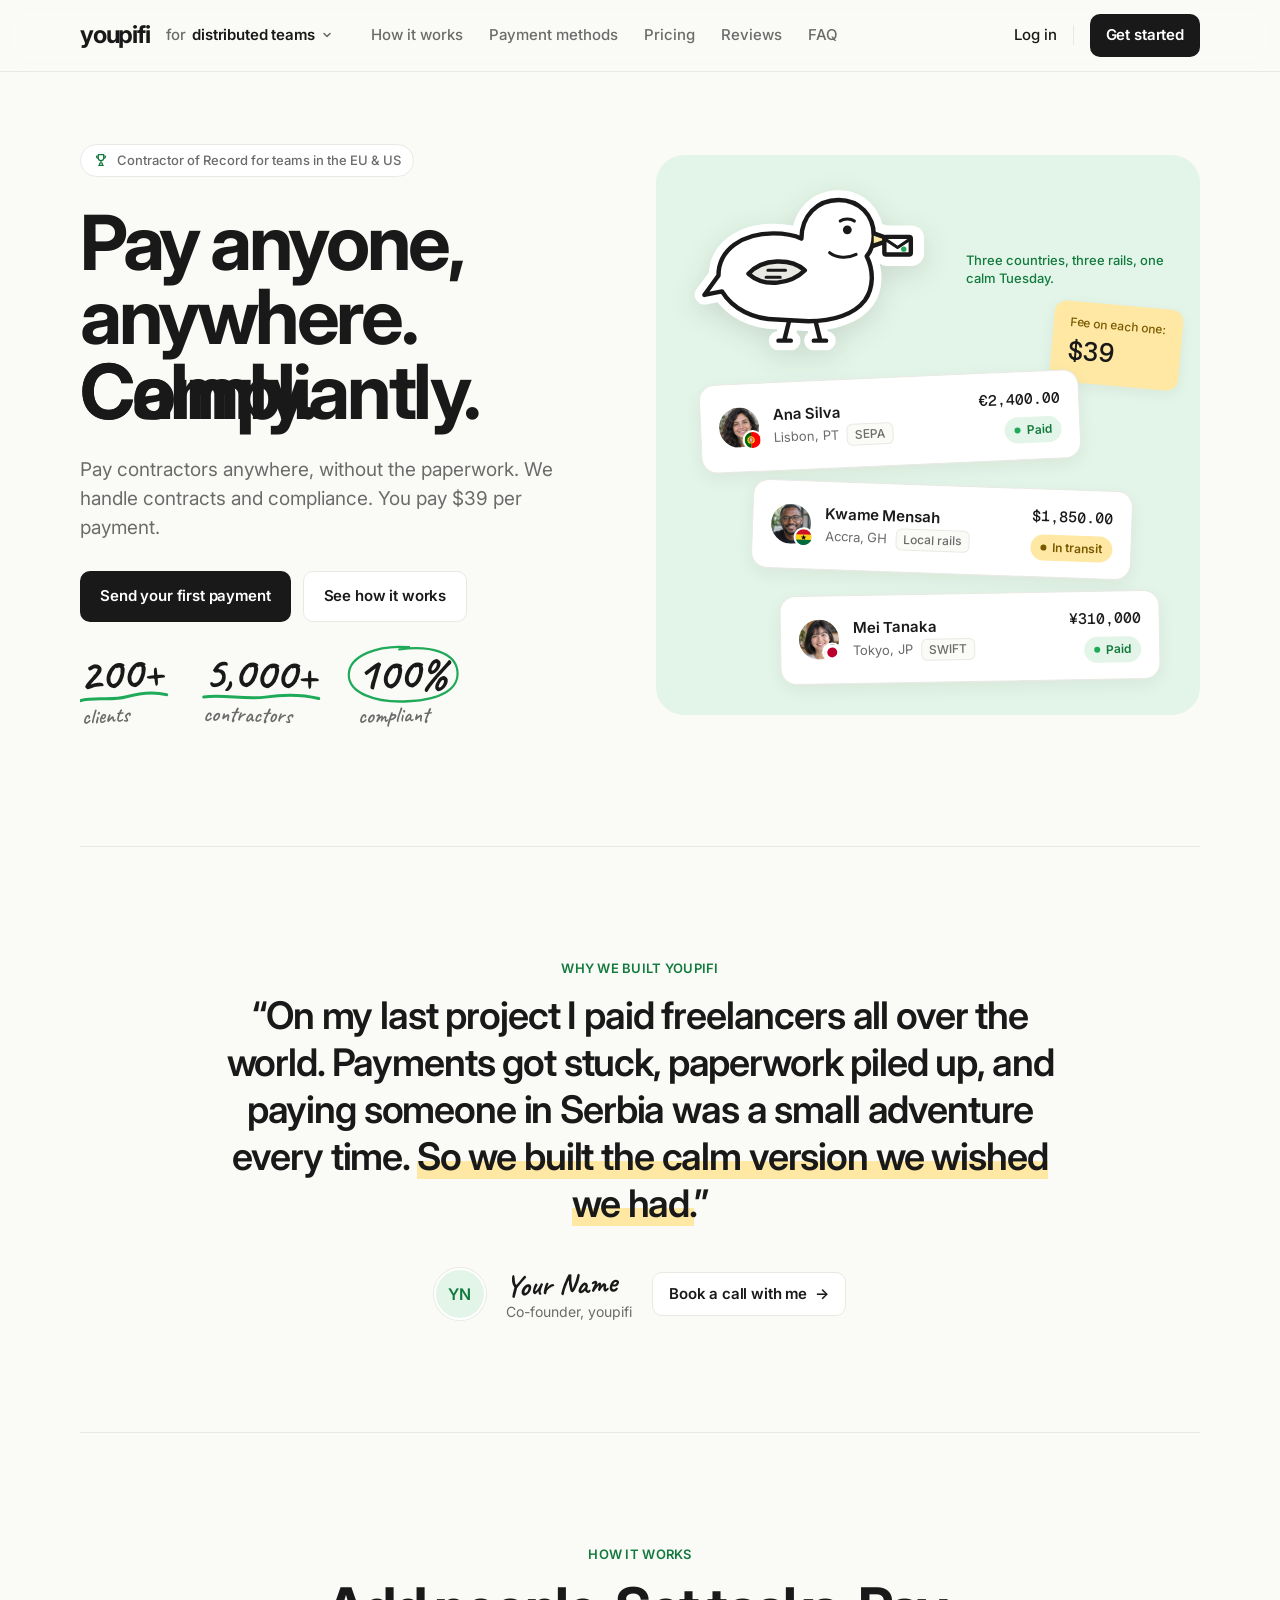
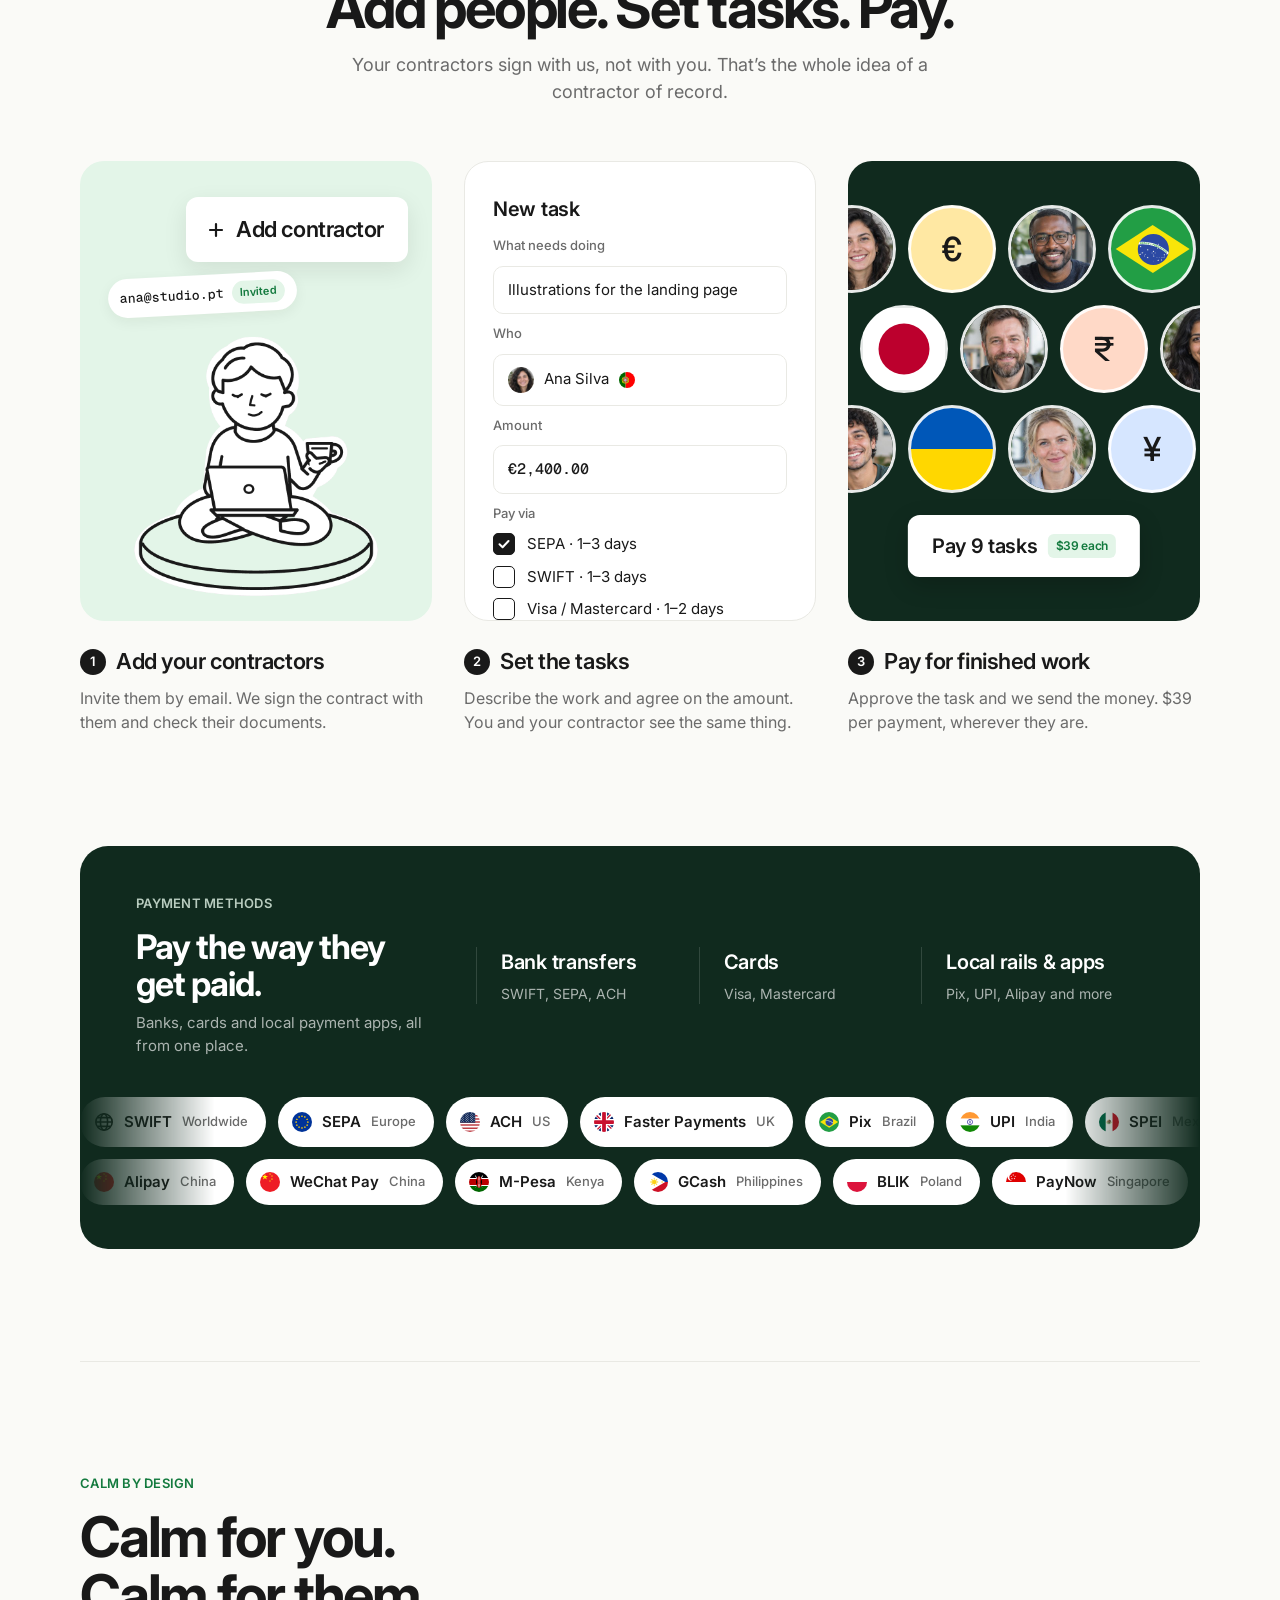
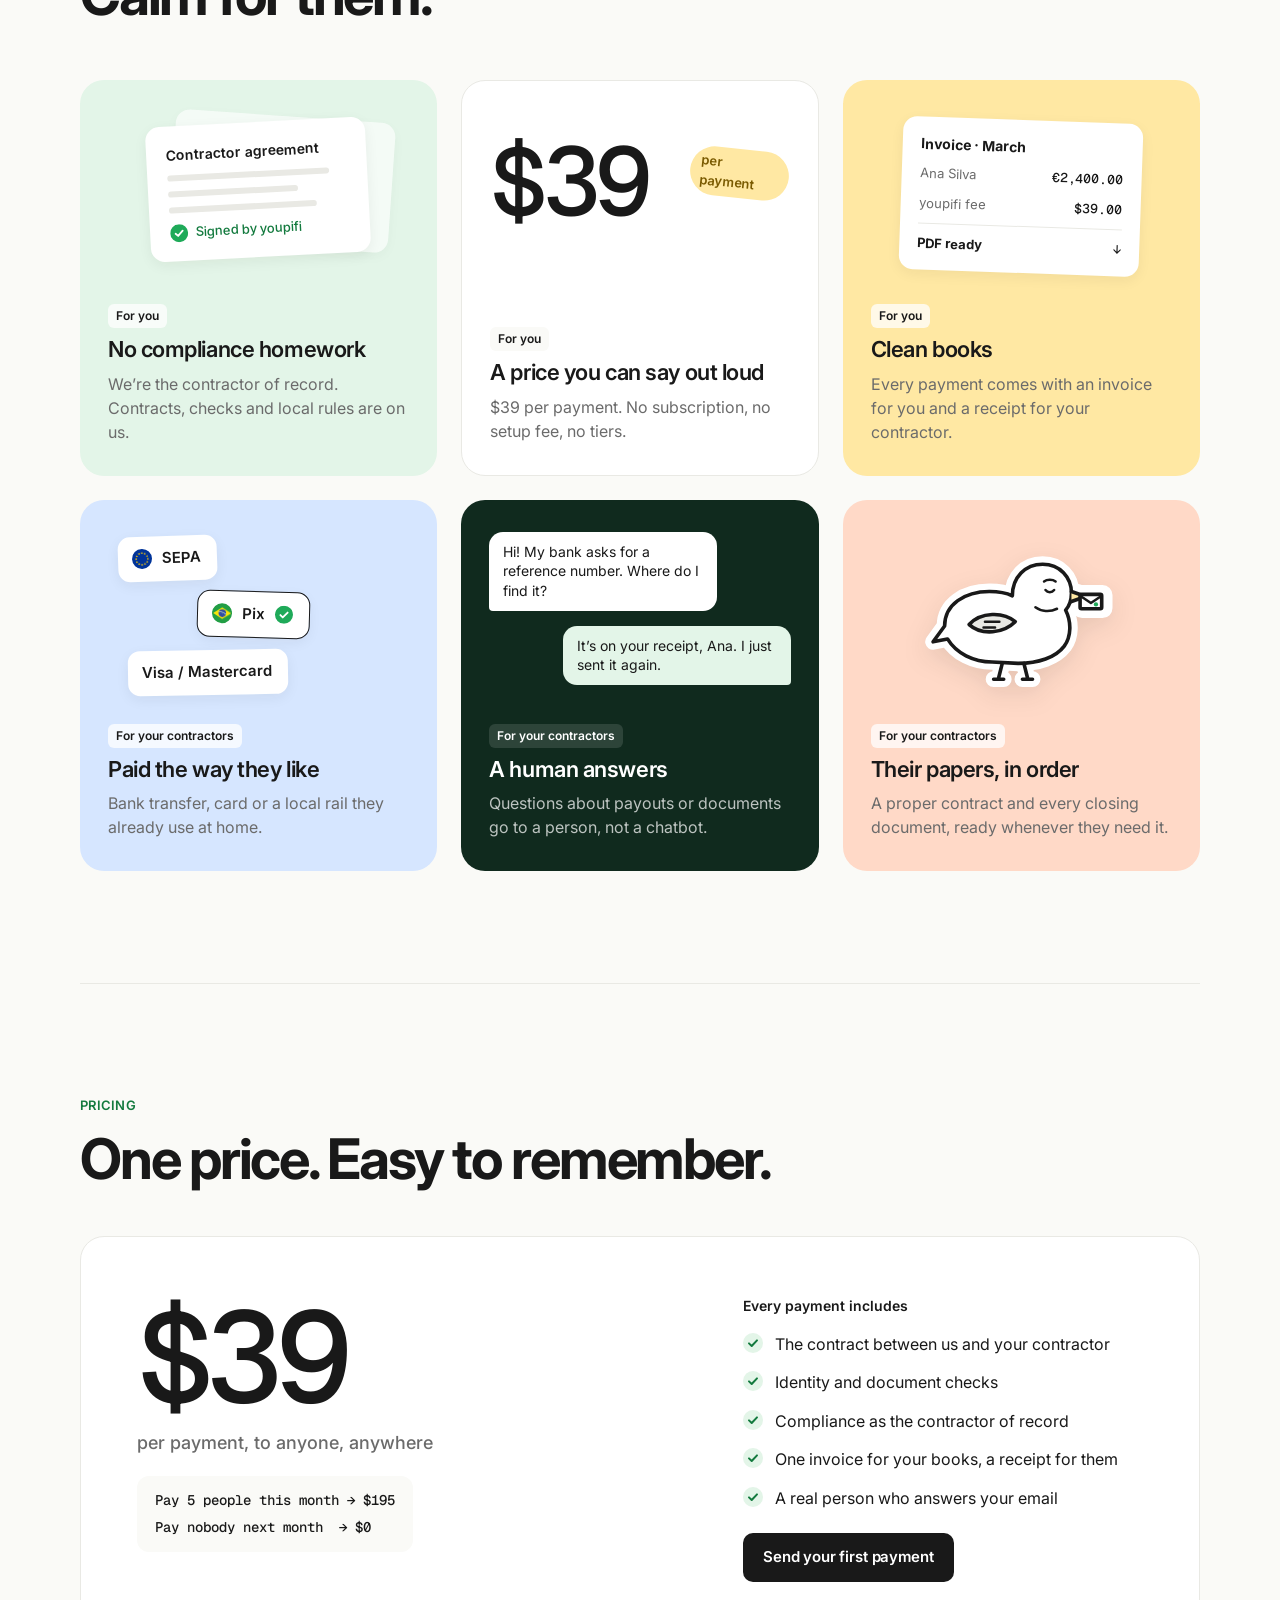
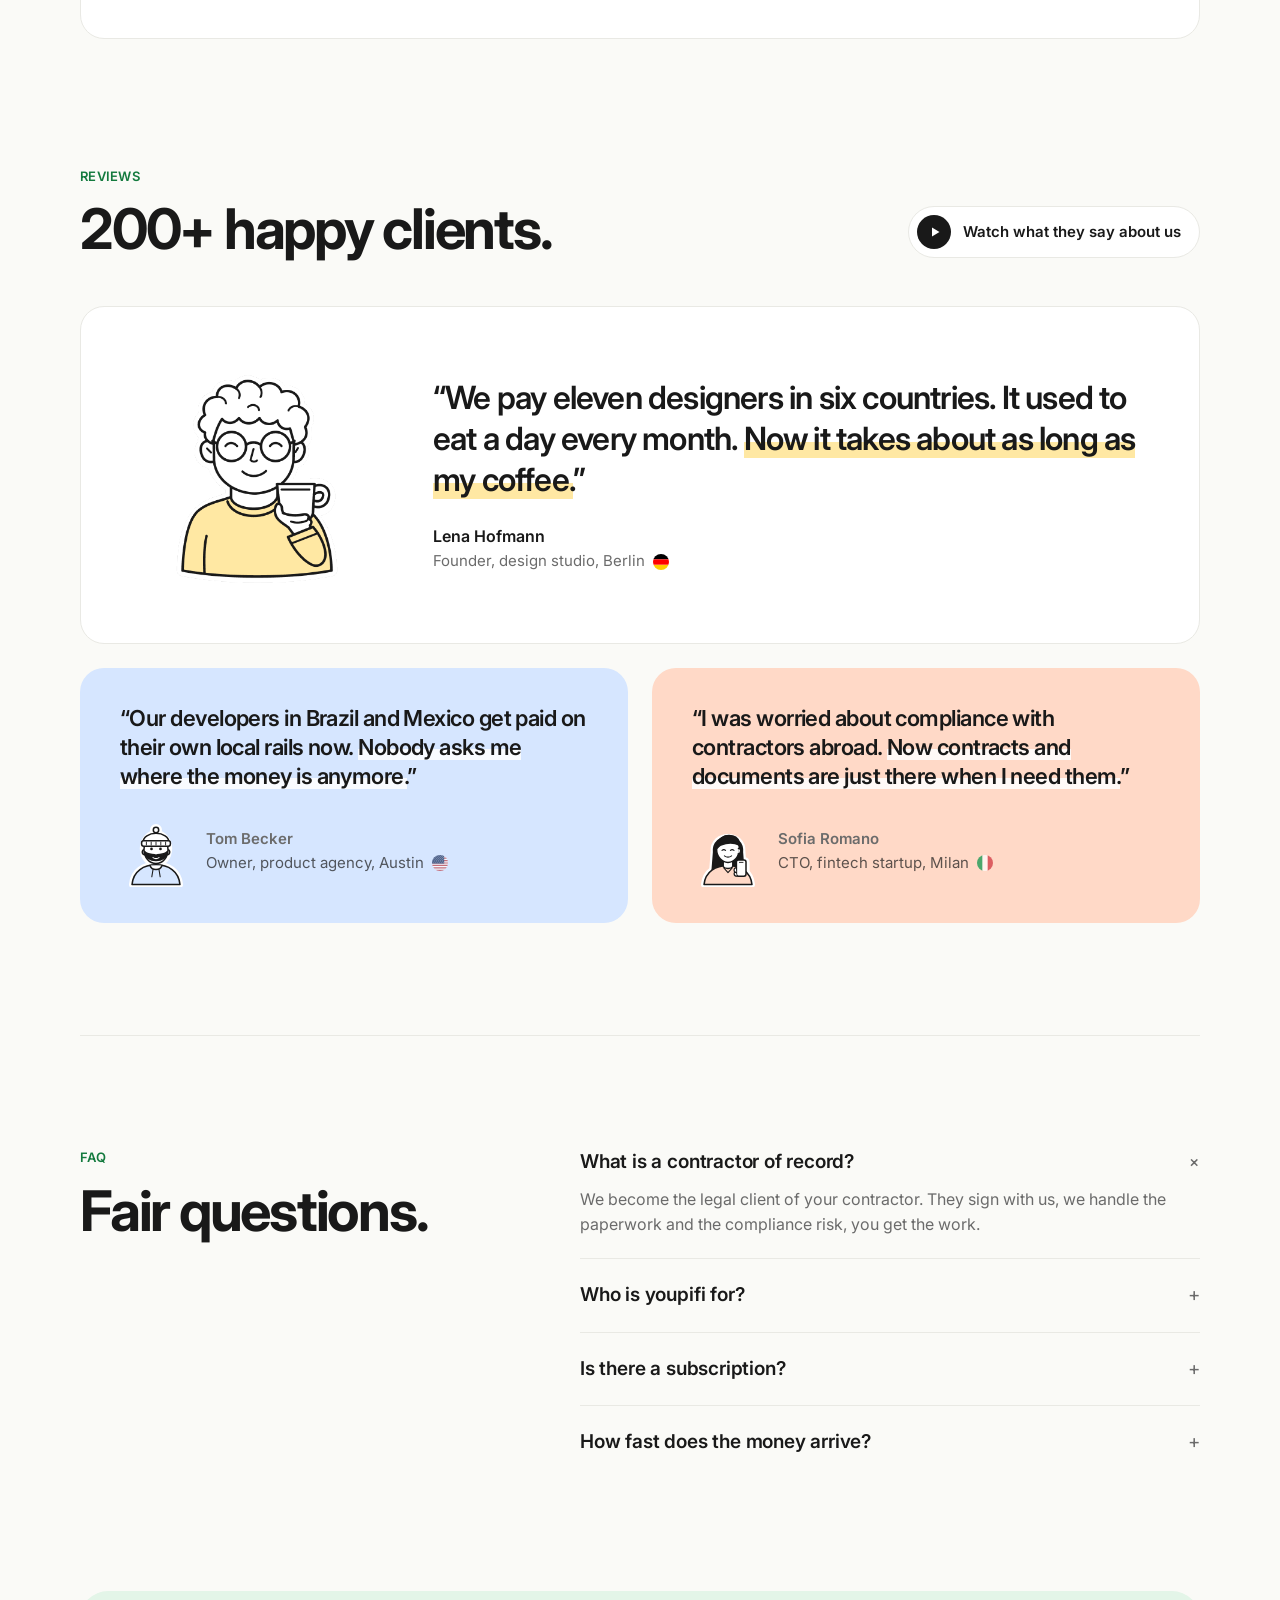
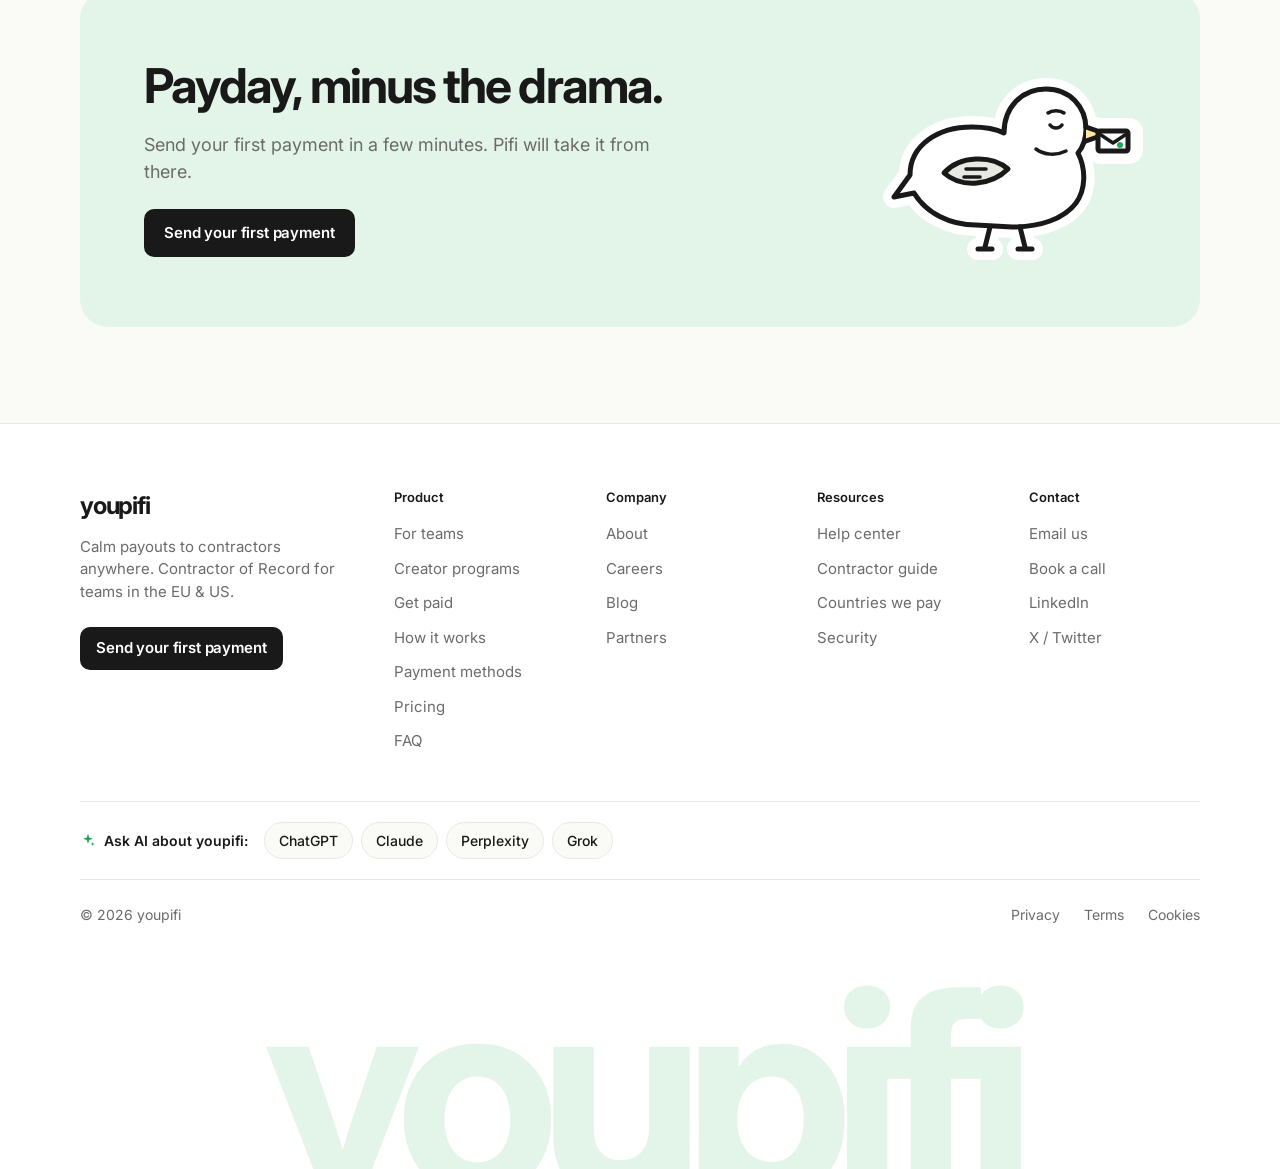
==== commit e616c3d3: "Header: drop chips, classic layout with audience menu and section links Co-Authored-By: Claude Opus " ====
--- a/index.html
+++ b/index.html
@@ -35,9 +35,12 @@
         </div>
       </details>
     </div>
-    <nav class="chips nav-center" aria-label="Audience">
-      <a href="index.html" aria-current="page">For business</a>
-      <a href="get-paid.html">For contractors</a>
+    <nav class="nav-links" aria-label="Main">
+      <a href="#how">How it works</a>
+      <a href="#times">Payment methods</a>
+      <a href="#pricing">Pricing</a>
+      <a href="#reviews">Reviews</a>
+      <a href="#faq">FAQ</a>
     </nav>
     <div class="nav-actions">
       <a class="link" href="#">Log in</a>
--- a/styles.css
+++ b/styles.css
@@ -659,3 +659,16 @@
   .nav-center.chips a { flex: 1; text-align: center; }
   .nav-actions .btn { padding: 7px 10px; font-size: 13px; }
 }
+
+/* ---------- header: classic layout (logo + audience menu, links, actions) ---------- */
+.nav { display: flex; align-items: center; gap: 28px; padding: 14px 0; }
+.nav .nav-links { display: flex; gap: 26px; padding: 0; border: 0; border-radius: 0; background: none; font-size: 15px; font-weight: 500; color: var(--graphite); }
+.nav .nav-links a { padding: 0; border-radius: 0; background: none; white-space: nowrap; }
+.nav .nav-links a:hover { background: none; color: var(--ink); }
+.nav .nav-actions { margin-left: auto; }
+@media (max-width: 1180px) { .nav .nav-links { display: none; } }
+@media (max-width: 720px) {
+  .nav { gap: 8px; }
+  .brand-aud { min-width: 0; }
+  .aud summary { max-width: 52vw; overflow: hidden; text-overflow: ellipsis; }
+}
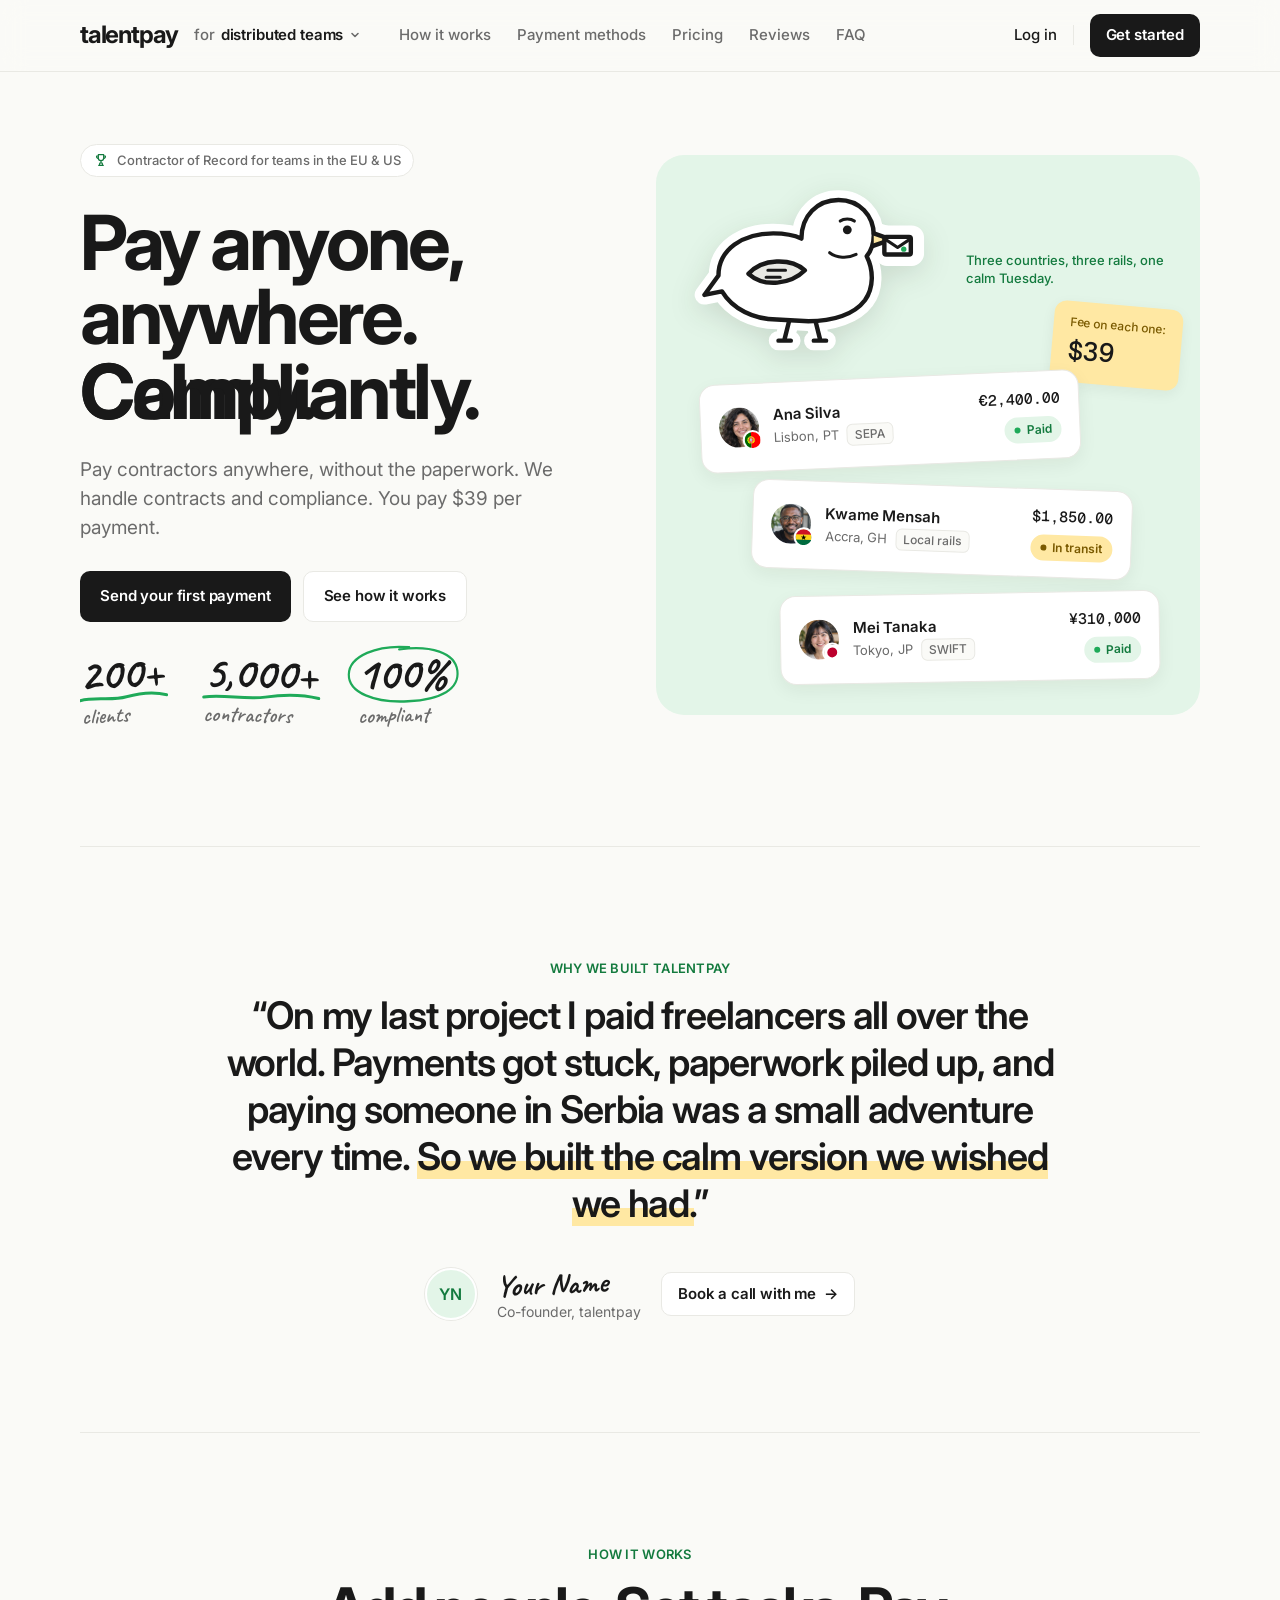
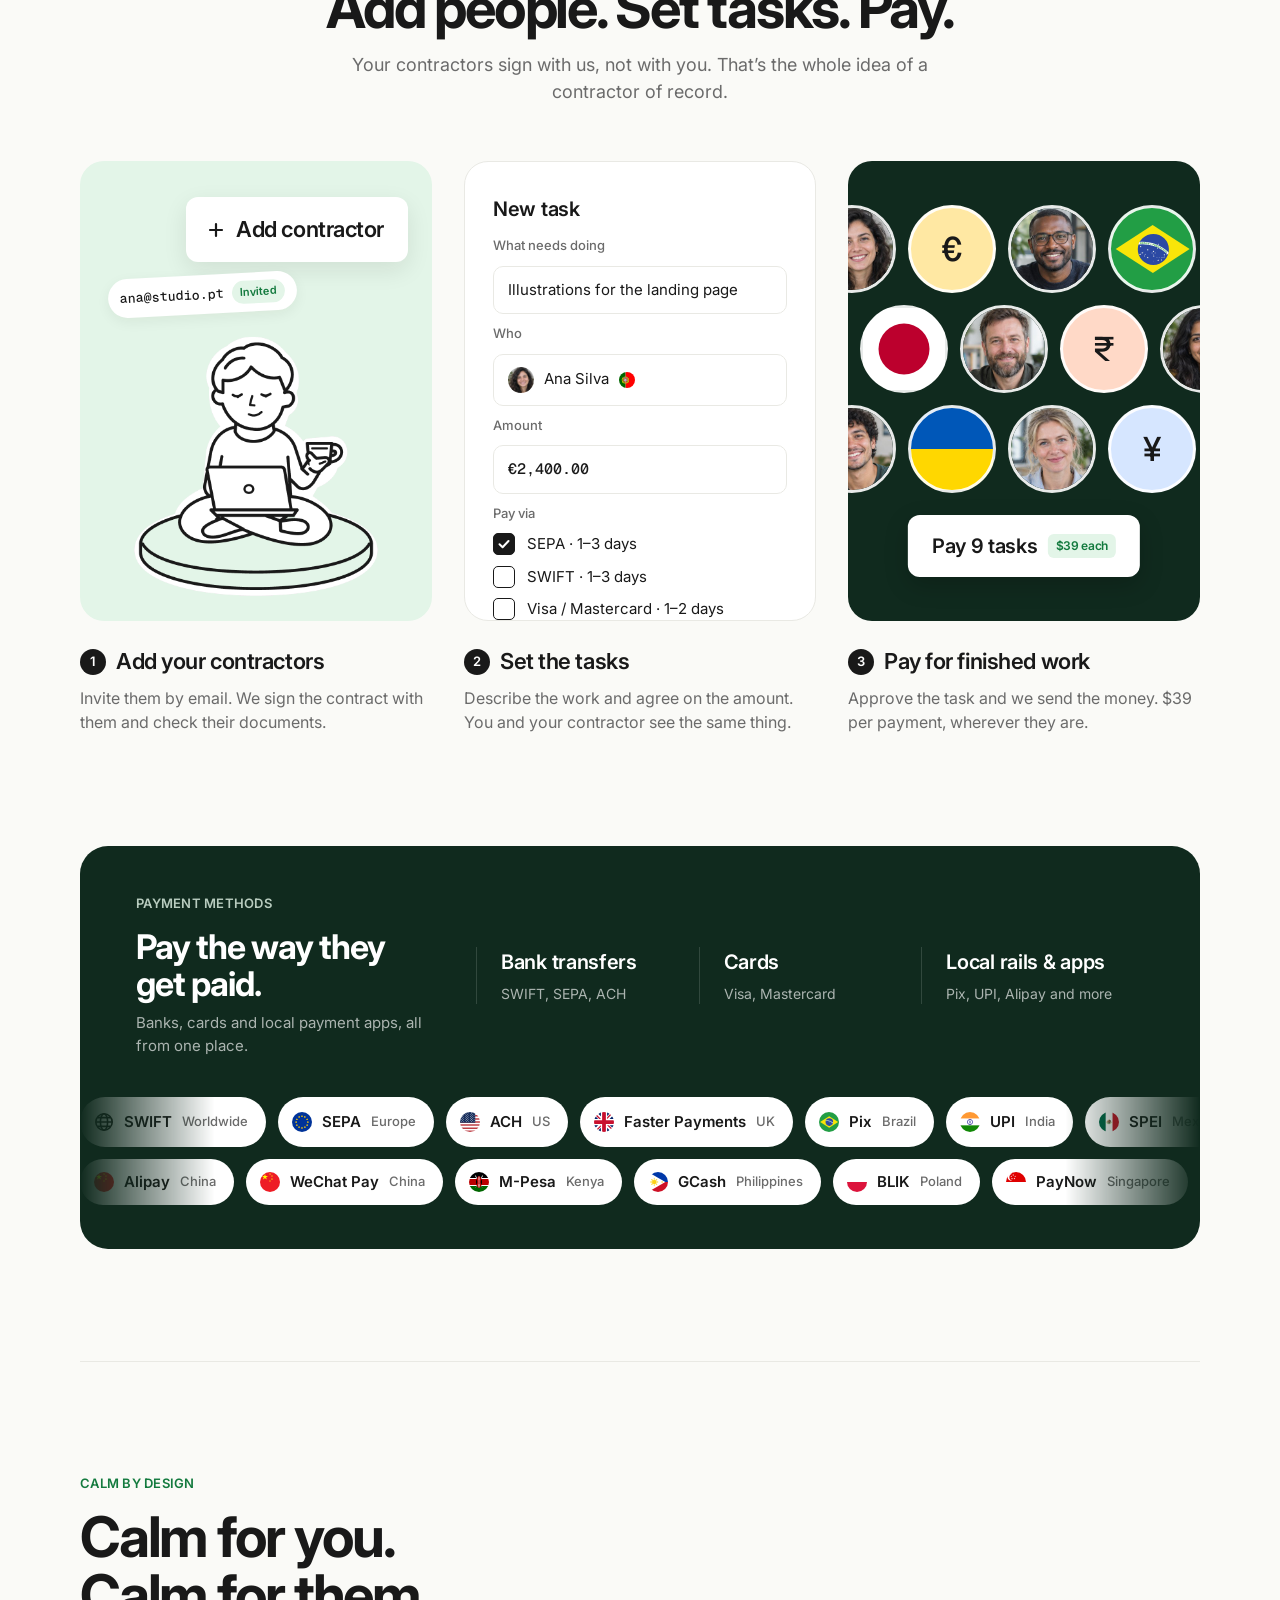
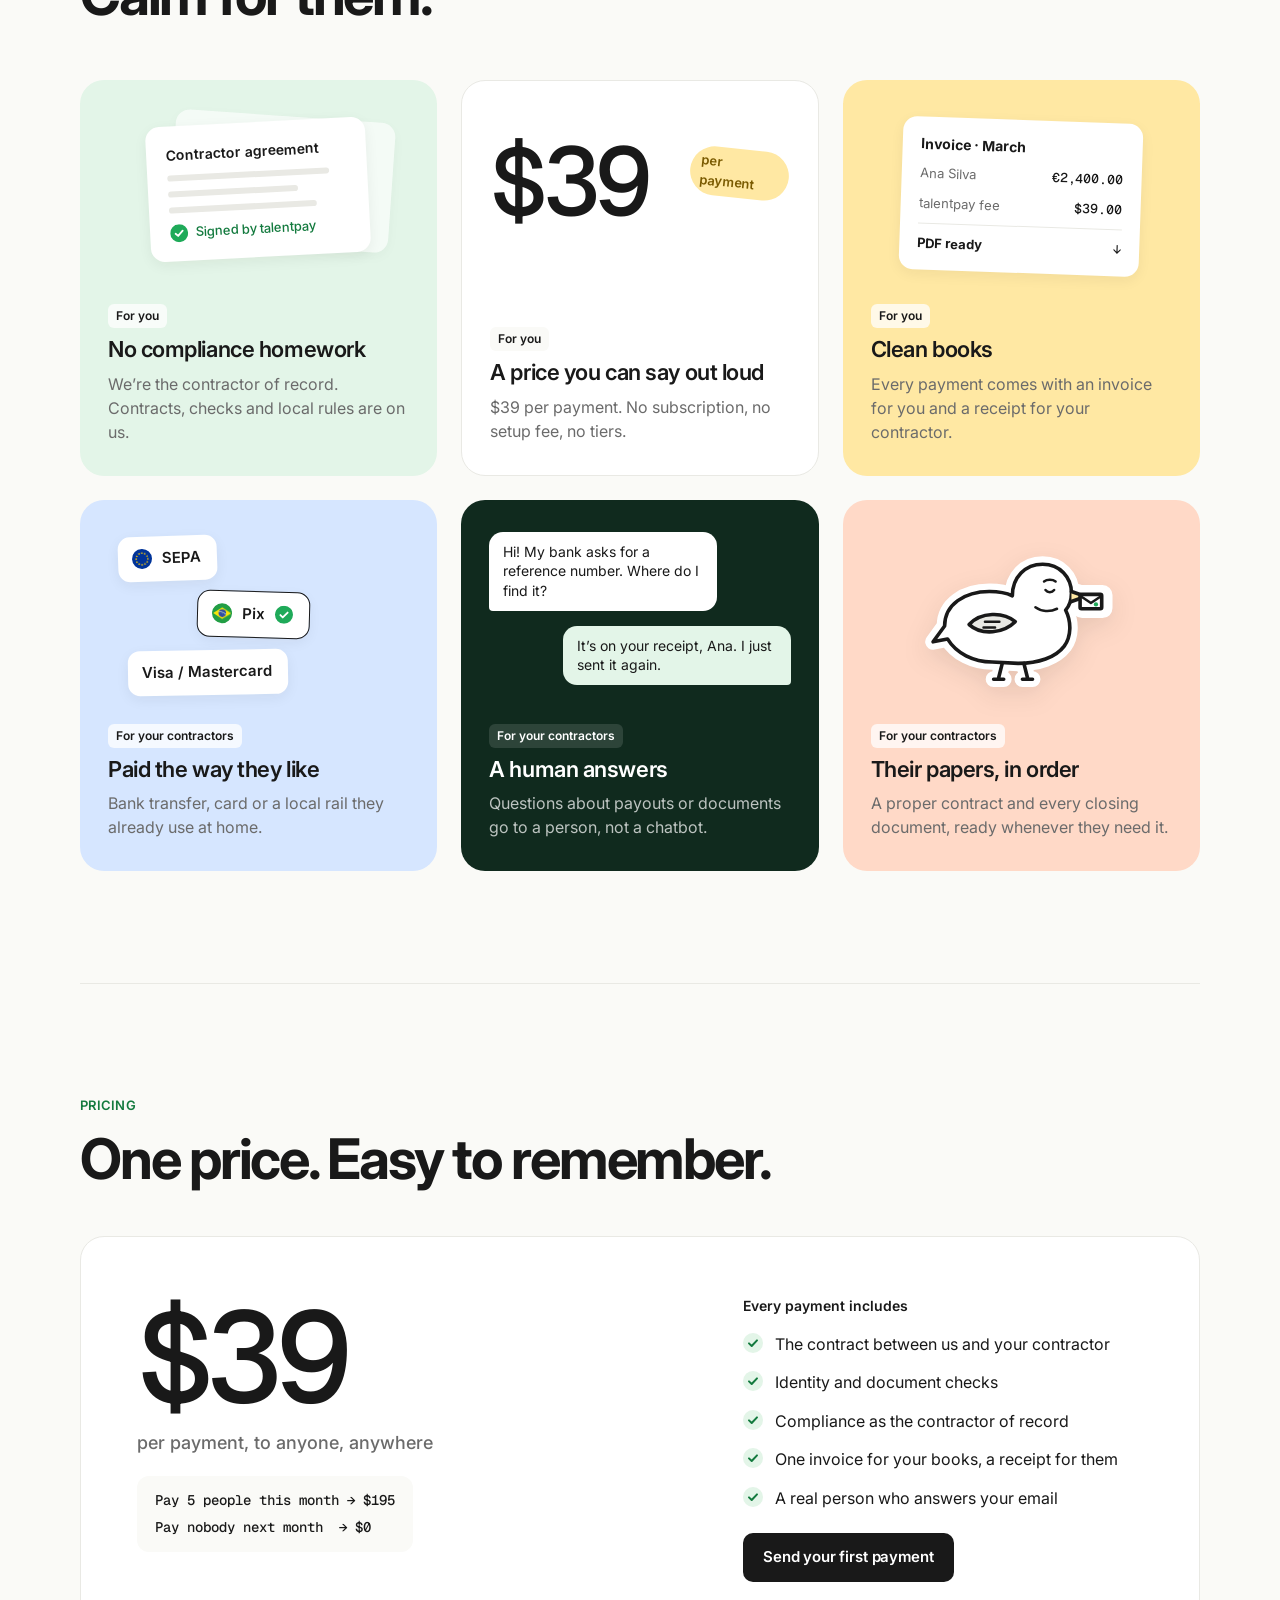
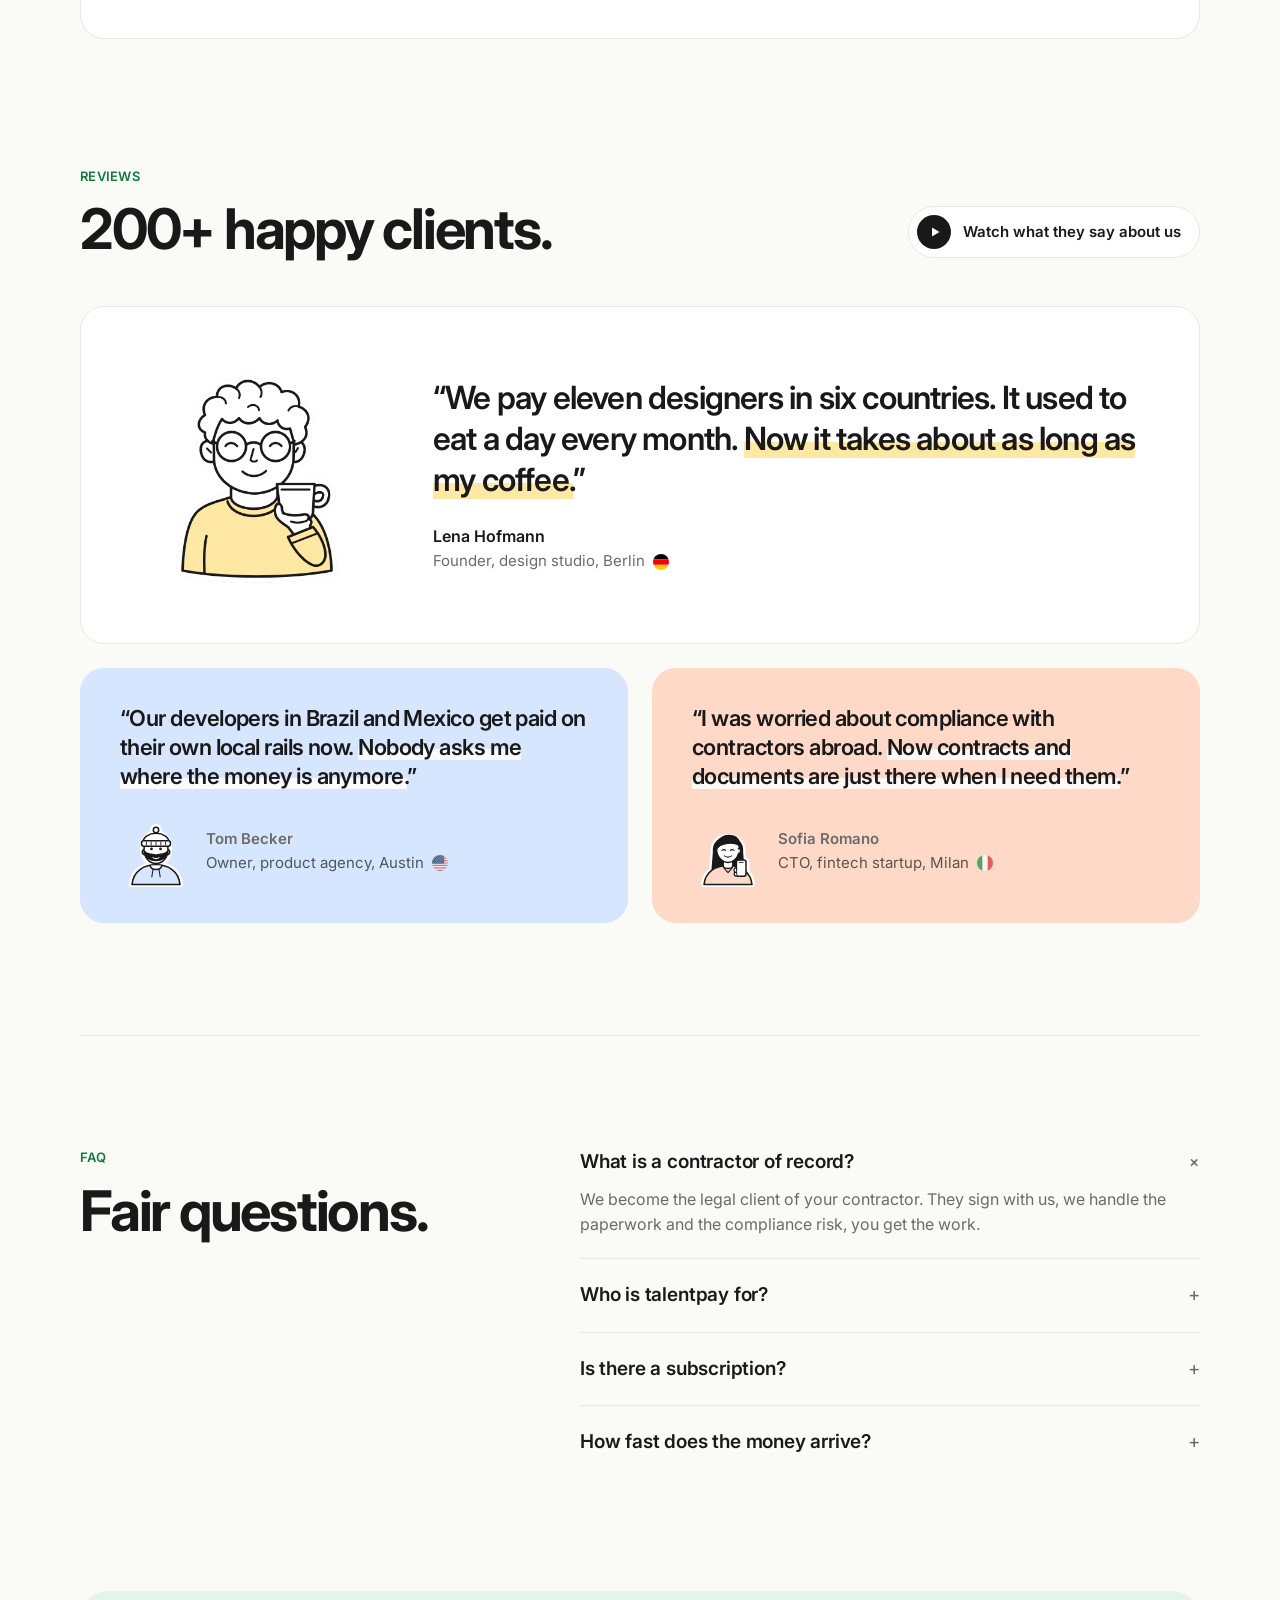
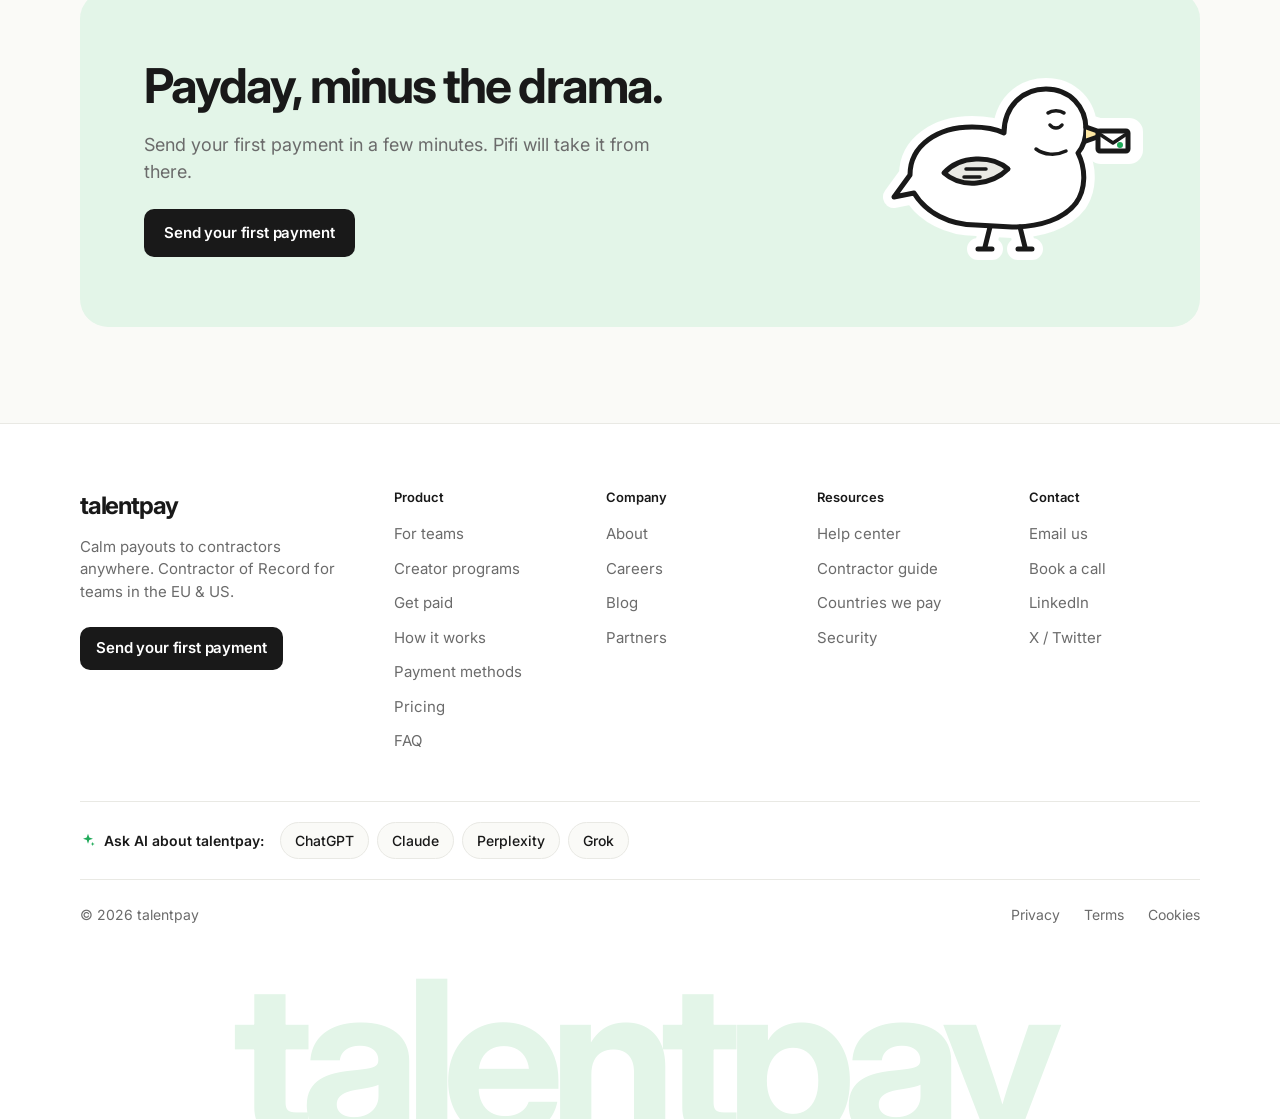
==== commit b8479c42: "Rename brand to talentpay Landing pages, brand doc, README and demo. URLs still point to the current" ====
--- a/index.html
+++ b/index.html
@@ -3,8 +3,8 @@
 <head>
   <meta charset="utf-8">
   <meta name="viewport" content="width=device-width, initial-scale=1">
-  <title>youpifi — Pay anyone, anywhere. Calmly.</title>
-  <meta name="description" content="youpifi is a contractor of record for small and mid-size teams in the EU and US. We sign the contract, handle compliance and pay your contractors anywhere. $39 per payment.">
+  <title>talentpay — Pay anyone, anywhere. Calmly.</title>
+  <meta name="description" content="talentpay is a contractor of record for small and mid-size teams in the EU and US. We sign the contract, handle compliance and pay your contractors anywhere. $39 per payment.">
   <link rel="icon" href="assets/img/pifi.svg" type="image/svg+xml">
   <link rel="preconnect" href="https://fonts.googleapis.com">
   <link rel="preconnect" href="https://fonts.gstatic.com" crossorigin>
@@ -16,7 +16,7 @@
 <header class="topbar">
   <div class="nav wrap">
     <div class="brand-aud">
-      <a class="wordmark" href="index.html">youpifi</a>
+      <a class="wordmark" href="index.html">talentpay</a>
       <details class="aud">
         <summary><span class="aud-for">for</span> distributed teams<svg class="aud-caret" width="12" height="12" viewBox="0 0 12 12" aria-hidden="true"><path d="M3 4.5 6 7.5 9 4.5" fill="none" stroke="currentColor" stroke-width="1.6" stroke-linecap="round" stroke-linejoin="round"/></svg></summary>
         <div class="aud-menu">
@@ -62,7 +62,7 @@
         <a class="btn btn-primary btn-lg" href="#start">Send your first payment</a>
         <a class="btn btn-secondary btn-lg" href="#how">See how it works</a>
       </div>
-      <ul class="proof" aria-label="youpifi in numbers">
+      <ul class="proof" aria-label="talentpay in numbers">
         <li class="p1"><b>200+</b><span>clients</span></li>
         <li class="p2"><b>5,000+</b><span>contractors</span></li>
         <li class="p3"><b>100%</b><span>compliant</span></li>
@@ -95,11 +95,11 @@
   <!-- FOUNDER NOTE — TODO: co-founder name, photo and booking link -->
   <section class="founder-note wrap rule">
     <figure>
-      <span class="kicker">Why we built youpifi</span>
+      <span class="kicker">Why we built talentpay</span>
       <blockquote>“On my last project I paid freelancers all over the world. Payments got stuck, paperwork piled up, and paying someone in Serbia was a small adventure every time. <mark>So we built the calm version we wished we had.</mark>”</blockquote>
       <figcaption class="sign">
         <span class="sign-avatar" aria-hidden="true">YN</span>
-        <span class="sign-who"><b>Your Name</b><small>Co-founder, youpifi</small></span>
+        <span class="sign-who"><b>Your Name</b><small>Co-founder, talentpay</small></span>
         <a class="btn btn-secondary" href="#book-call">Book a call with me <span aria-hidden="true">→</span></a>
       </figcaption>
     </figure>
@@ -230,7 +230,7 @@
           <div class="doc ghost"></div>
           <div class="doc">
             <b>Contractor agreement</b><i style="width:90%"></i><i style="width:72%"></i><i style="width:82%"></i>
-            <span class="signed"><span class="ck"></span>Signed by youpifi</span>
+            <span class="signed"><span class="ck"></span>Signed by talentpay</span>
           </div>
         </div>
         <span class="tag">For you</span>
@@ -252,7 +252,7 @@
           <div class="invoice">
             <b>Invoice · March</b>
             <div><span>Ana Silva</span><span class="mono">€2,400.00</span></div>
-            <div><span>youpifi fee</span><span class="mono">$39.00</span></div>
+            <div><span>talentpay fee</span><span class="mono">$39.00</span></div>
             <hr>
             <div><b>PDF ready</b><span class="mono">↓</span></div>
           </div>
@@ -373,7 +373,7 @@
         <p>We become the legal client of your contractor. They sign with us, we handle the paperwork and the compliance risk, you get the work.</p>
       </details>
       <details>
-        <summary>Who is youpifi for?</summary>
+        <summary>Who is talentpay for?</summary>
         <p>Small and mid-size teams in the EU and the US that work with freelancers and contractors abroad.</p>
       </details>
       <details>
@@ -404,7 +404,7 @@
 <footer class="footer">
   <div class="wrap footer-grid">
     <div class="footer-brand">
-      <a class="wordmark" href="#">youpifi</a>
+      <a class="wordmark" href="#">talentpay</a>
       <p>Calm payouts to contractors anywhere. Contractor of Record for teams in the EU &amp; US.</p>
       <a class="btn btn-primary" href="#start">Send your first payment</a>
     </div>
@@ -442,19 +442,19 @@
   </div>
   <!-- Ask AI: prompt mentions the current GitHub Pages URL — update when moving to the real domain -->
   <div class="wrap ask-ai">
-    <span class="ask-label"><svg width="16" height="16" viewBox="0 0 24 24" aria-hidden="true"><path d="M12 2.5l1.9 5.6 5.6 1.9-5.6 1.9L12 17.5l-1.9-5.6L4.5 10l5.6-1.9z M19 15l.9 2.1 2.1.9-2.1.9L19 21l-.9-2.1-2.1-.9 2.1-.9z" fill="currentColor"/></svg>Ask AI about youpifi:</span>
+    <span class="ask-label"><svg width="16" height="16" viewBox="0 0 24 24" aria-hidden="true"><path d="M12 2.5l1.9 5.6 5.6 1.9-5.6 1.9L12 17.5l-1.9-5.6L4.5 10l5.6-1.9z M19 15l.9 2.1 2.1.9-2.1.9L19 21l-.9-2.1-2.1-.9 2.1-.9z" fill="currentColor"/></svg>Ask AI about talentpay:</span>
     <div class="ask-chips">
-      <a target="_blank" rel="noopener" href="https://chatgpt.com/?q=What%20is%20youpifi%20(https%3A%2F%2Falexeyvu123.github.io%2Fyoupifi%2F)%20and%20how%20does%20it%20help%20companies%20pay%20contractors%20abroad%3F">ChatGPT</a>
-      <a target="_blank" rel="noopener" href="https://claude.ai/new?q=What%20is%20youpifi%20(https%3A%2F%2Falexeyvu123.github.io%2Fyoupifi%2F)%20and%20how%20does%20it%20help%20companies%20pay%20contractors%20abroad%3F">Claude</a>
-      <a target="_blank" rel="noopener" href="https://www.perplexity.ai/search?q=What%20is%20youpifi%20(https%3A%2F%2Falexeyvu123.github.io%2Fyoupifi%2F)%20and%20how%20does%20it%20help%20companies%20pay%20contractors%20abroad%3F">Perplexity</a>
-      <a target="_blank" rel="noopener" href="https://grok.com/?q=What%20is%20youpifi%20(https%3A%2F%2Falexeyvu123.github.io%2Fyoupifi%2F)%20and%20how%20does%20it%20help%20companies%20pay%20contractors%20abroad%3F">Grok</a>
+      <a target="_blank" rel="noopener" href="https://chatgpt.com/?q=What%20is%20talentpay%20(https%3A%2F%2Falexeyvu123.github.io%2Fyoupifi%2F)%20and%20how%20does%20it%20help%20companies%20pay%20contractors%20abroad%3F">ChatGPT</a>
+      <a target="_blank" rel="noopener" href="https://claude.ai/new?q=What%20is%20talentpay%20(https%3A%2F%2Falexeyvu123.github.io%2Fyoupifi%2F)%20and%20how%20does%20it%20help%20companies%20pay%20contractors%20abroad%3F">Claude</a>
+      <a target="_blank" rel="noopener" href="https://www.perplexity.ai/search?q=What%20is%20talentpay%20(https%3A%2F%2Falexeyvu123.github.io%2Fyoupifi%2F)%20and%20how%20does%20it%20help%20companies%20pay%20contractors%20abroad%3F">Perplexity</a>
+      <a target="_blank" rel="noopener" href="https://grok.com/?q=What%20is%20talentpay%20(https%3A%2F%2Falexeyvu123.github.io%2Fyoupifi%2F)%20and%20how%20does%20it%20help%20companies%20pay%20contractors%20abroad%3F">Grok</a>
     </div>
   </div>
   <div class="wrap footer-bottom">
-    <span>© 2026 youpifi</span>
+    <span>© 2026 talentpay</span>
     <nav aria-label="Legal"><a href="#">Privacy</a><a href="#">Terms</a><a href="#">Cookies</a></nav>
   </div>
-  <div class="footer-giant" aria-hidden="true">youpifi</div>
+  <div class="footer-giant" aria-hidden="true">talentpay</div>
 </footer>
 
 <script>
--- a/styles.css
+++ b/styles.css
@@ -348,7 +348,7 @@
 .footer-col a:hover, .footer-bottom a:hover { color: var(--ink); }
 .footer-bottom { display: flex; justify-content: space-between; gap: 16px; padding: 24px 0; border-top: 1px solid var(--mist); font-size: 14px; color: var(--graphite); }
 .footer-bottom nav { display: flex; gap: 24px; }
-.footer-giant { margin-bottom: -0.22em; text-align: center; font-weight: 700; font-size: clamp(96px, 22vw, 320px); line-height: 1; letter-spacing: -0.07em; color: var(--matcha); user-select: none; }
+.footer-giant { margin-bottom: -0.22em; text-align: center; font-weight: 700; font-size: clamp(80px, 17vw, 250px); line-height: 1; letter-spacing: -0.07em; color: var(--matcha); user-select: none; }
 
 /* ---------- responsive ---------- */
 @media (max-width: 1060px) {
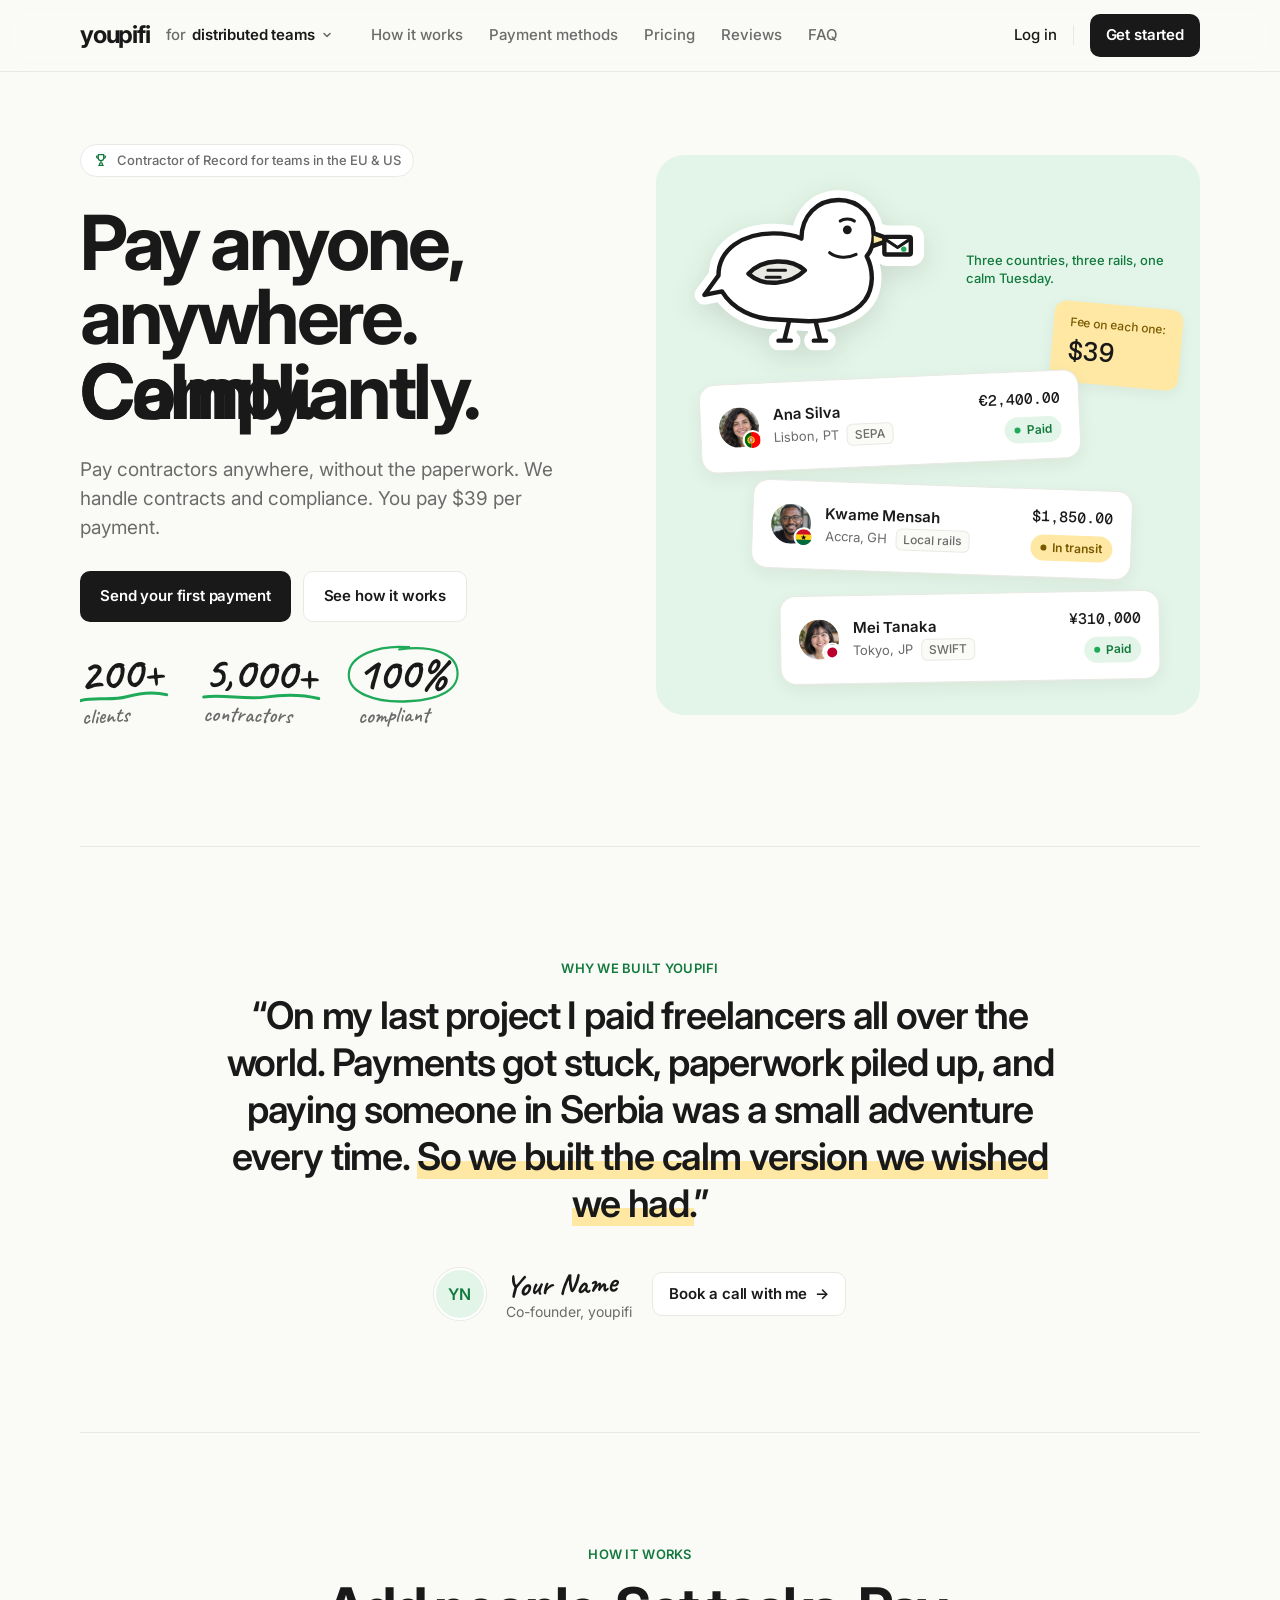
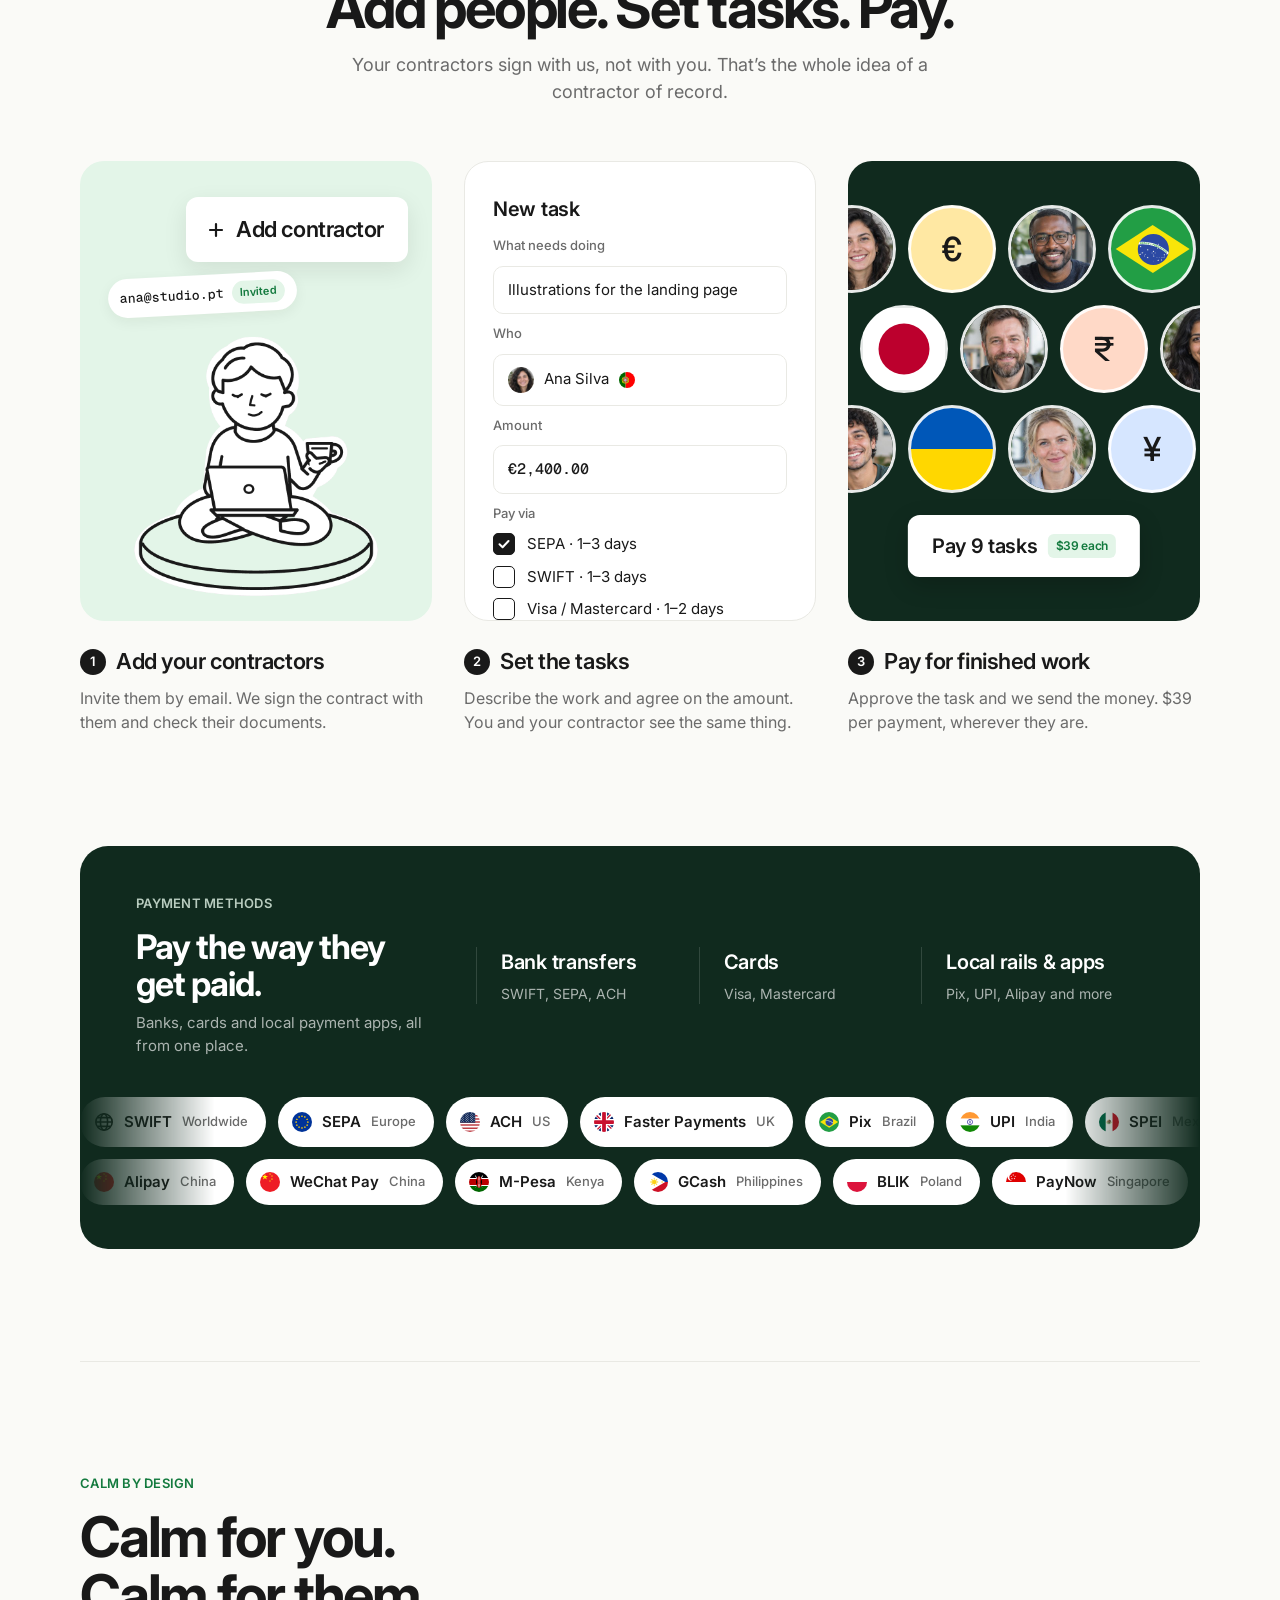
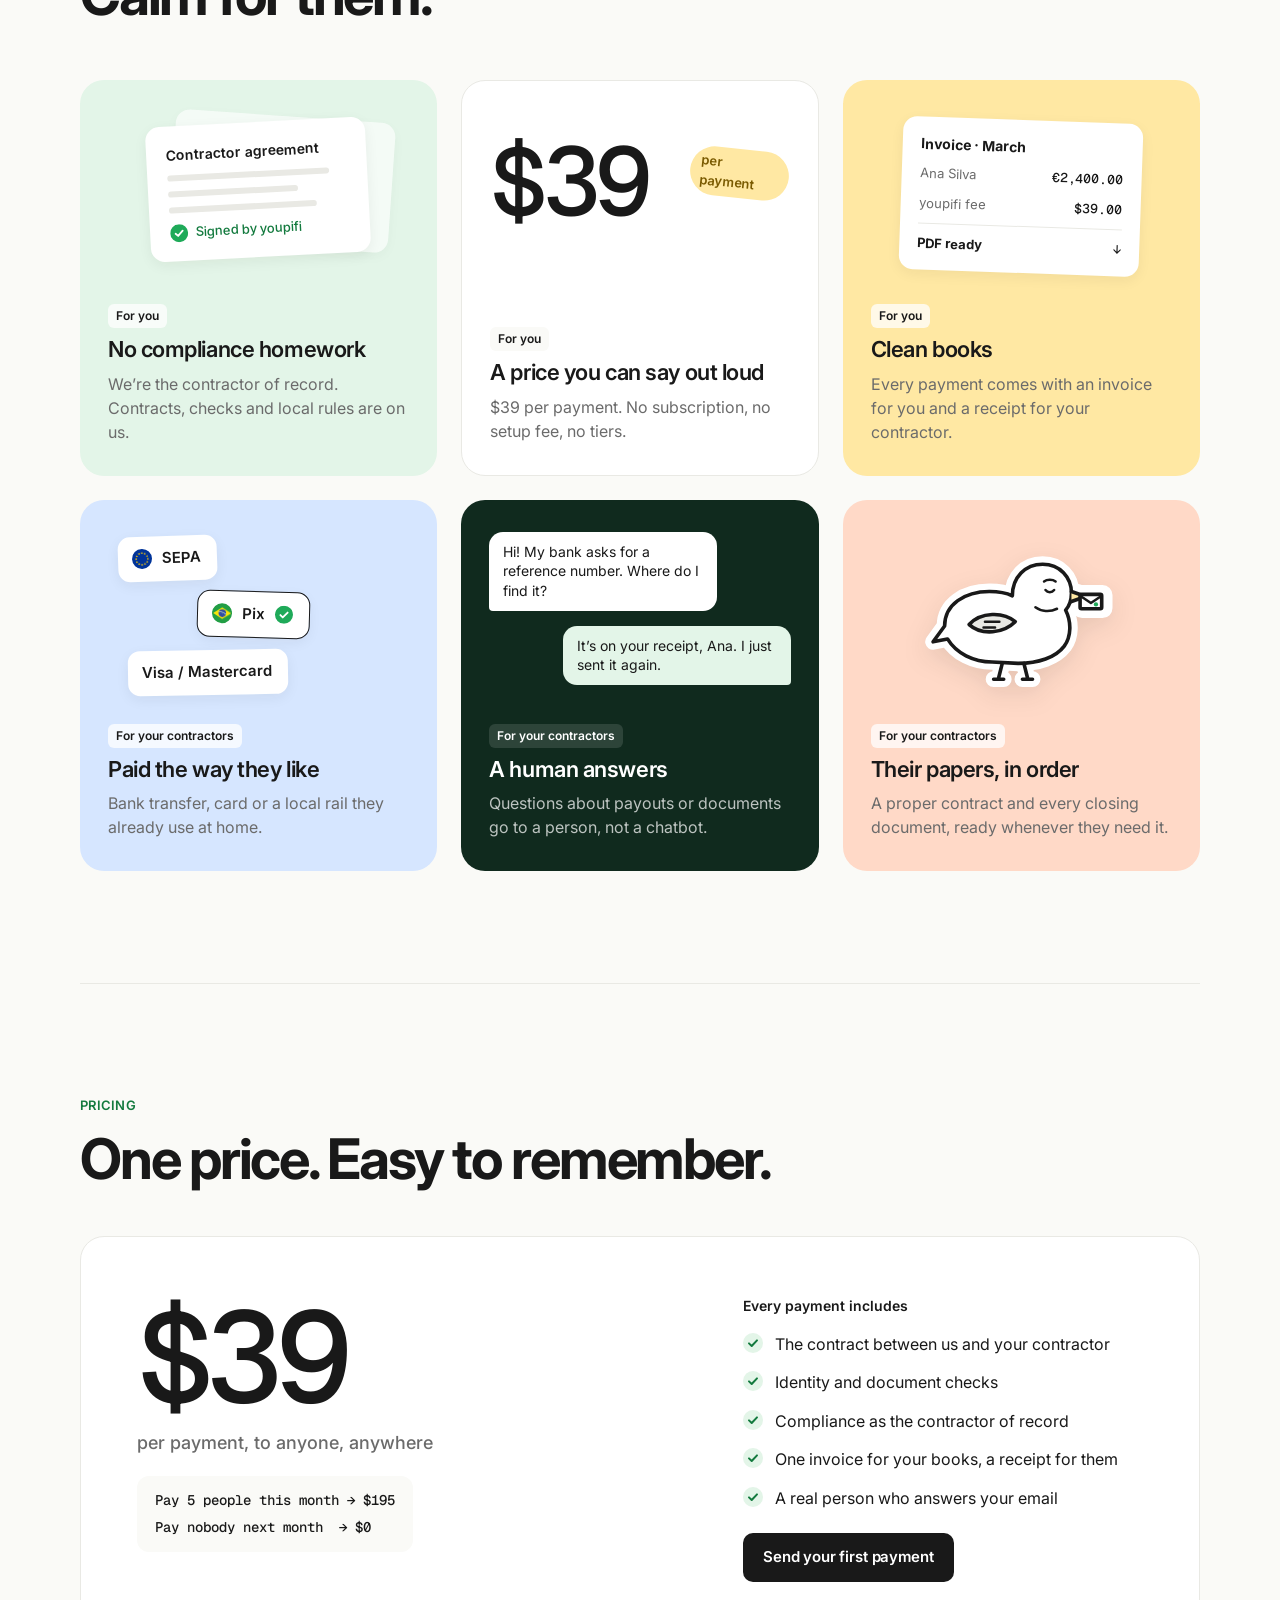
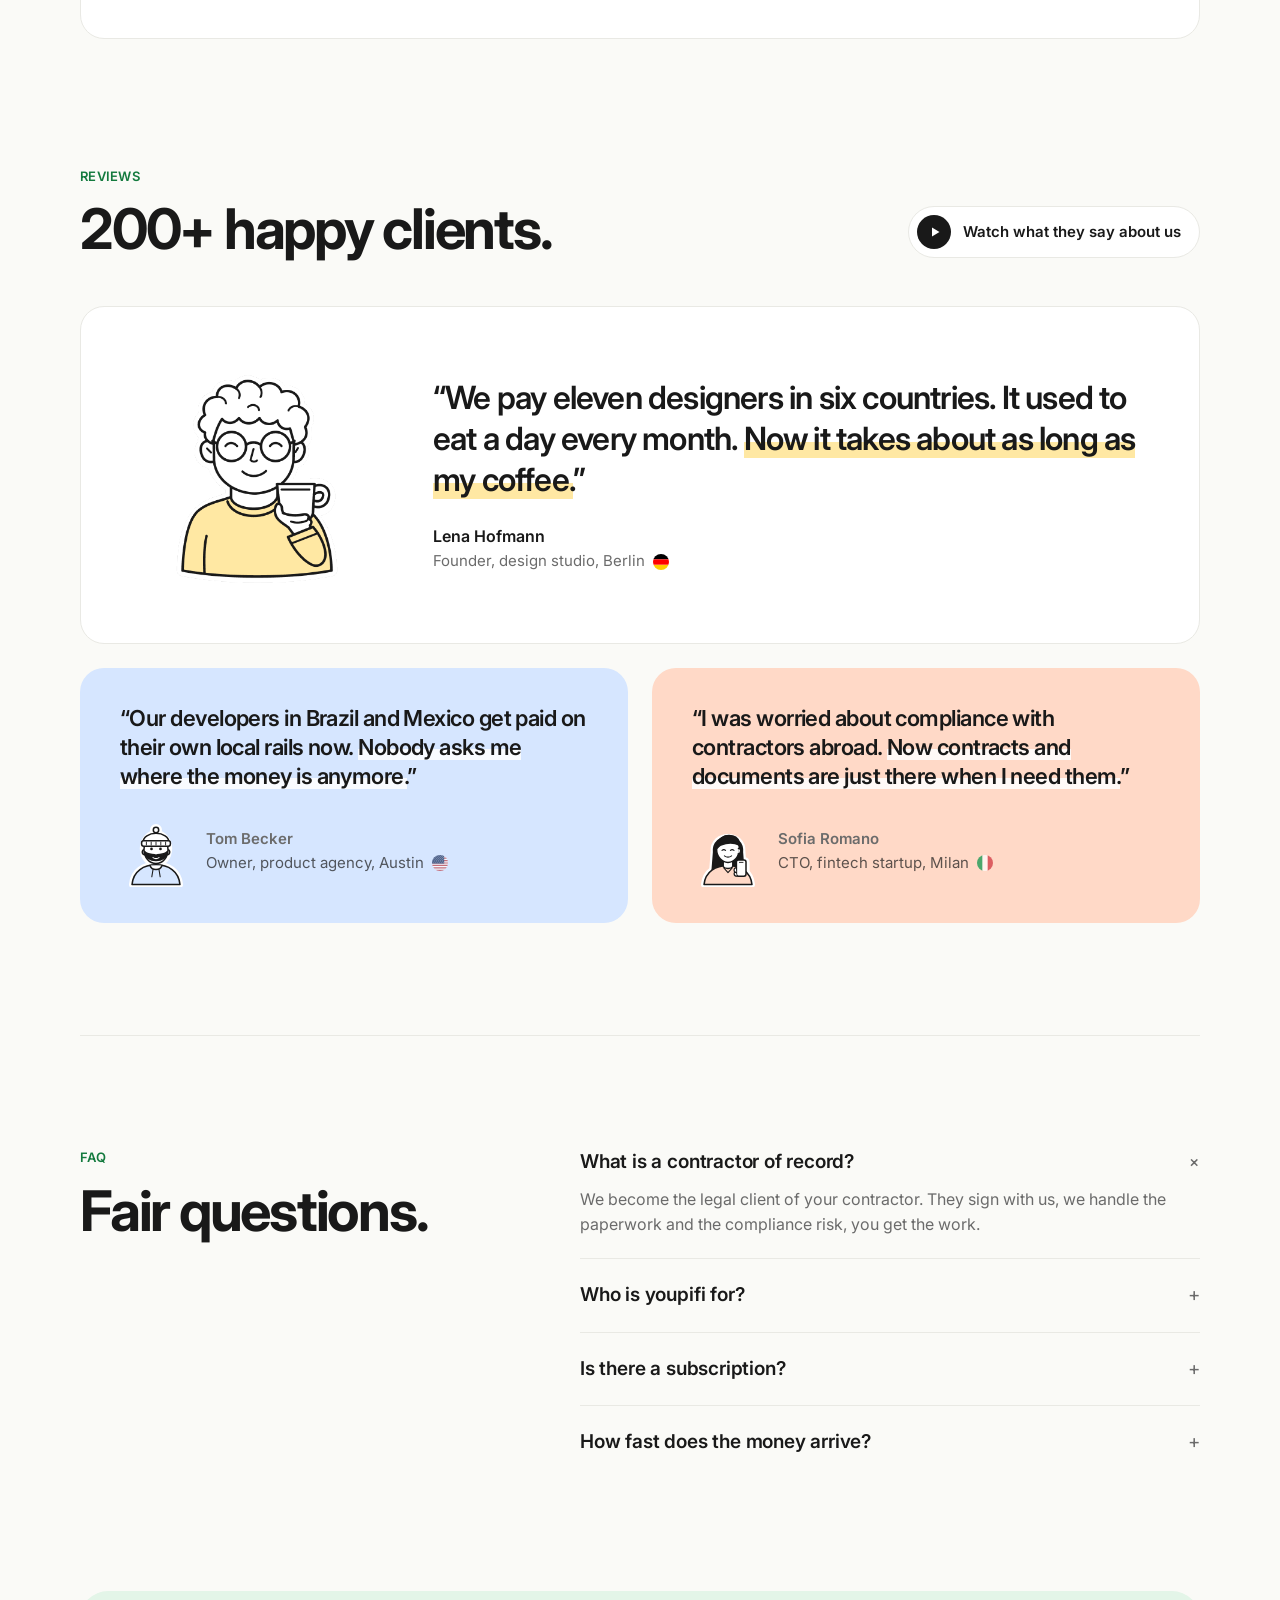
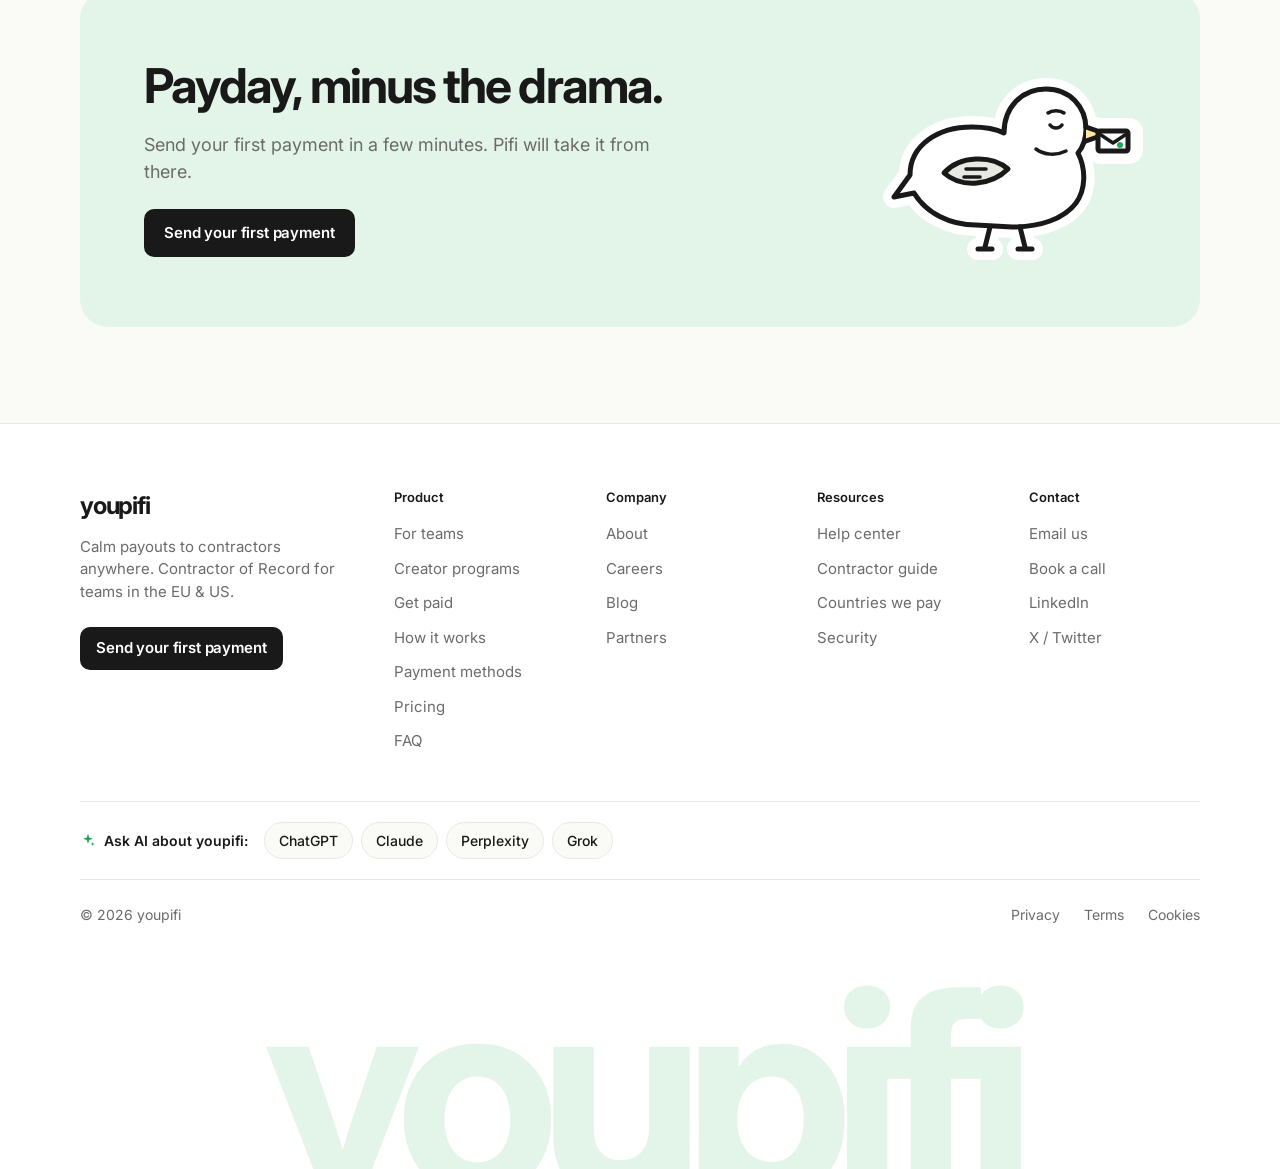
==== commit d862f1c1: "Revert brand rename: back to youpifi Co-Authored-By: Claude Opus 5.5 <noreply@anthropic.com> Claude-" ====
--- a/index.html
+++ b/index.html
@@ -3,8 +3,8 @@
 <head>
   <meta charset="utf-8">
   <meta name="viewport" content="width=device-width, initial-scale=1">
-  <title>talentpay — Pay anyone, anywhere. Calmly.</title>
-  <meta name="description" content="talentpay is a contractor of record for small and mid-size teams in the EU and US. We sign the contract, handle compliance and pay your contractors anywhere. $39 per payment.">
+  <title>youpifi — Pay anyone, anywhere. Calmly.</title>
+  <meta name="description" content="youpifi is a contractor of record for small and mid-size teams in the EU and US. We sign the contract, handle compliance and pay your contractors anywhere. $39 per payment.">
   <link rel="icon" href="assets/img/pifi.svg" type="image/svg+xml">
   <link rel="preconnect" href="https://fonts.googleapis.com">
   <link rel="preconnect" href="https://fonts.gstatic.com" crossorigin>
@@ -16,7 +16,7 @@
 <header class="topbar">
   <div class="nav wrap">
     <div class="brand-aud">
-      <a class="wordmark" href="index.html">talentpay</a>
+      <a class="wordmark" href="index.html">youpifi</a>
       <details class="aud">
         <summary><span class="aud-for">for</span> distributed teams<svg class="aud-caret" width="12" height="12" viewBox="0 0 12 12" aria-hidden="true"><path d="M3 4.5 6 7.5 9 4.5" fill="none" stroke="currentColor" stroke-width="1.6" stroke-linecap="round" stroke-linejoin="round"/></svg></summary>
         <div class="aud-menu">
@@ -62,7 +62,7 @@
         <a class="btn btn-primary btn-lg" href="#start">Send your first payment</a>
         <a class="btn btn-secondary btn-lg" href="#how">See how it works</a>
       </div>
-      <ul class="proof" aria-label="talentpay in numbers">
+      <ul class="proof" aria-label="youpifi in numbers">
         <li class="p1"><b>200+</b><span>clients</span></li>
         <li class="p2"><b>5,000+</b><span>contractors</span></li>
         <li class="p3"><b>100%</b><span>compliant</span></li>
@@ -95,11 +95,11 @@
   <!-- FOUNDER NOTE — TODO: co-founder name, photo and booking link -->
   <section class="founder-note wrap rule">
     <figure>
-      <span class="kicker">Why we built talentpay</span>
+      <span class="kicker">Why we built youpifi</span>
       <blockquote>“On my last project I paid freelancers all over the world. Payments got stuck, paperwork piled up, and paying someone in Serbia was a small adventure every time. <mark>So we built the calm version we wished we had.</mark>”</blockquote>
       <figcaption class="sign">
         <span class="sign-avatar" aria-hidden="true">YN</span>
-        <span class="sign-who"><b>Your Name</b><small>Co-founder, talentpay</small></span>
+        <span class="sign-who"><b>Your Name</b><small>Co-founder, youpifi</small></span>
         <a class="btn btn-secondary" href="#book-call">Book a call with me <span aria-hidden="true">→</span></a>
       </figcaption>
     </figure>
@@ -230,7 +230,7 @@
           <div class="doc ghost"></div>
           <div class="doc">
             <b>Contractor agreement</b><i style="width:90%"></i><i style="width:72%"></i><i style="width:82%"></i>
-            <span class="signed"><span class="ck"></span>Signed by talentpay</span>
+            <span class="signed"><span class="ck"></span>Signed by youpifi</span>
           </div>
         </div>
         <span class="tag">For you</span>
@@ -252,7 +252,7 @@
           <div class="invoice">
             <b>Invoice · March</b>
             <div><span>Ana Silva</span><span class="mono">€2,400.00</span></div>
-            <div><span>talentpay fee</span><span class="mono">$39.00</span></div>
+            <div><span>youpifi fee</span><span class="mono">$39.00</span></div>
             <hr>
             <div><b>PDF ready</b><span class="mono">↓</span></div>
           </div>
@@ -373,7 +373,7 @@
         <p>We become the legal client of your contractor. They sign with us, we handle the paperwork and the compliance risk, you get the work.</p>
       </details>
       <details>
-        <summary>Who is talentpay for?</summary>
+        <summary>Who is youpifi for?</summary>
         <p>Small and mid-size teams in the EU and the US that work with freelancers and contractors abroad.</p>
       </details>
       <details>
@@ -404,7 +404,7 @@
 <footer class="footer">
   <div class="wrap footer-grid">
     <div class="footer-brand">
-      <a class="wordmark" href="#">talentpay</a>
+      <a class="wordmark" href="#">youpifi</a>
       <p>Calm payouts to contractors anywhere. Contractor of Record for teams in the EU &amp; US.</p>
       <a class="btn btn-primary" href="#start">Send your first payment</a>
     </div>
@@ -442,19 +442,19 @@
   </div>
   <!-- Ask AI: prompt mentions the current GitHub Pages URL — update when moving to the real domain -->
   <div class="wrap ask-ai">
-    <span class="ask-label"><svg width="16" height="16" viewBox="0 0 24 24" aria-hidden="true"><path d="M12 2.5l1.9 5.6 5.6 1.9-5.6 1.9L12 17.5l-1.9-5.6L4.5 10l5.6-1.9z M19 15l.9 2.1 2.1.9-2.1.9L19 21l-.9-2.1-2.1-.9 2.1-.9z" fill="currentColor"/></svg>Ask AI about talentpay:</span>
+    <span class="ask-label"><svg width="16" height="16" viewBox="0 0 24 24" aria-hidden="true"><path d="M12 2.5l1.9 5.6 5.6 1.9-5.6 1.9L12 17.5l-1.9-5.6L4.5 10l5.6-1.9z M19 15l.9 2.1 2.1.9-2.1.9L19 21l-.9-2.1-2.1-.9 2.1-.9z" fill="currentColor"/></svg>Ask AI about youpifi:</span>
     <div class="ask-chips">
-      <a target="_blank" rel="noopener" href="https://chatgpt.com/?q=What%20is%20talentpay%20(https%3A%2F%2Falexeyvu123.github.io%2Fyoupifi%2F)%20and%20how%20does%20it%20help%20companies%20pay%20contractors%20abroad%3F">ChatGPT</a>
-      <a target="_blank" rel="noopener" href="https://claude.ai/new?q=What%20is%20talentpay%20(https%3A%2F%2Falexeyvu123.github.io%2Fyoupifi%2F)%20and%20how%20does%20it%20help%20companies%20pay%20contractors%20abroad%3F">Claude</a>
-      <a target="_blank" rel="noopener" href="https://www.perplexity.ai/search?q=What%20is%20talentpay%20(https%3A%2F%2Falexeyvu123.github.io%2Fyoupifi%2F)%20and%20how%20does%20it%20help%20companies%20pay%20contractors%20abroad%3F">Perplexity</a>
-      <a target="_blank" rel="noopener" href="https://grok.com/?q=What%20is%20talentpay%20(https%3A%2F%2Falexeyvu123.github.io%2Fyoupifi%2F)%20and%20how%20does%20it%20help%20companies%20pay%20contractors%20abroad%3F">Grok</a>
+      <a target="_blank" rel="noopener" href="https://chatgpt.com/?q=What%20is%20youpifi%20(https%3A%2F%2Falexeyvu123.github.io%2Fyoupifi%2F)%20and%20how%20does%20it%20help%20companies%20pay%20contractors%20abroad%3F">ChatGPT</a>
+      <a target="_blank" rel="noopener" href="https://claude.ai/new?q=What%20is%20youpifi%20(https%3A%2F%2Falexeyvu123.github.io%2Fyoupifi%2F)%20and%20how%20does%20it%20help%20companies%20pay%20contractors%20abroad%3F">Claude</a>
+      <a target="_blank" rel="noopener" href="https://www.perplexity.ai/search?q=What%20is%20youpifi%20(https%3A%2F%2Falexeyvu123.github.io%2Fyoupifi%2F)%20and%20how%20does%20it%20help%20companies%20pay%20contractors%20abroad%3F">Perplexity</a>
+      <a target="_blank" rel="noopener" href="https://grok.com/?q=What%20is%20youpifi%20(https%3A%2F%2Falexeyvu123.github.io%2Fyoupifi%2F)%20and%20how%20does%20it%20help%20companies%20pay%20contractors%20abroad%3F">Grok</a>
     </div>
   </div>
   <div class="wrap footer-bottom">
-    <span>© 2026 talentpay</span>
+    <span>© 2026 youpifi</span>
     <nav aria-label="Legal"><a href="#">Privacy</a><a href="#">Terms</a><a href="#">Cookies</a></nav>
   </div>
-  <div class="footer-giant" aria-hidden="true">talentpay</div>
+  <div class="footer-giant" aria-hidden="true">youpifi</div>
 </footer>
 
 <script>
--- a/styles.css
+++ b/styles.css
@@ -348,7 +348,7 @@
 .footer-col a:hover, .footer-bottom a:hover { color: var(--ink); }
 .footer-bottom { display: flex; justify-content: space-between; gap: 16px; padding: 24px 0; border-top: 1px solid var(--mist); font-size: 14px; color: var(--graphite); }
 .footer-bottom nav { display: flex; gap: 24px; }
-.footer-giant { margin-bottom: -0.22em; text-align: center; font-weight: 700; font-size: clamp(80px, 17vw, 250px); line-height: 1; letter-spacing: -0.07em; color: var(--matcha); user-select: none; }
+.footer-giant { margin-bottom: -0.22em; text-align: center; font-weight: 700; font-size: clamp(96px, 22vw, 320px); line-height: 1; letter-spacing: -0.07em; color: var(--matcha); user-select: none; }
 
 /* ---------- responsive ---------- */
 @media (max-width: 1060px) {
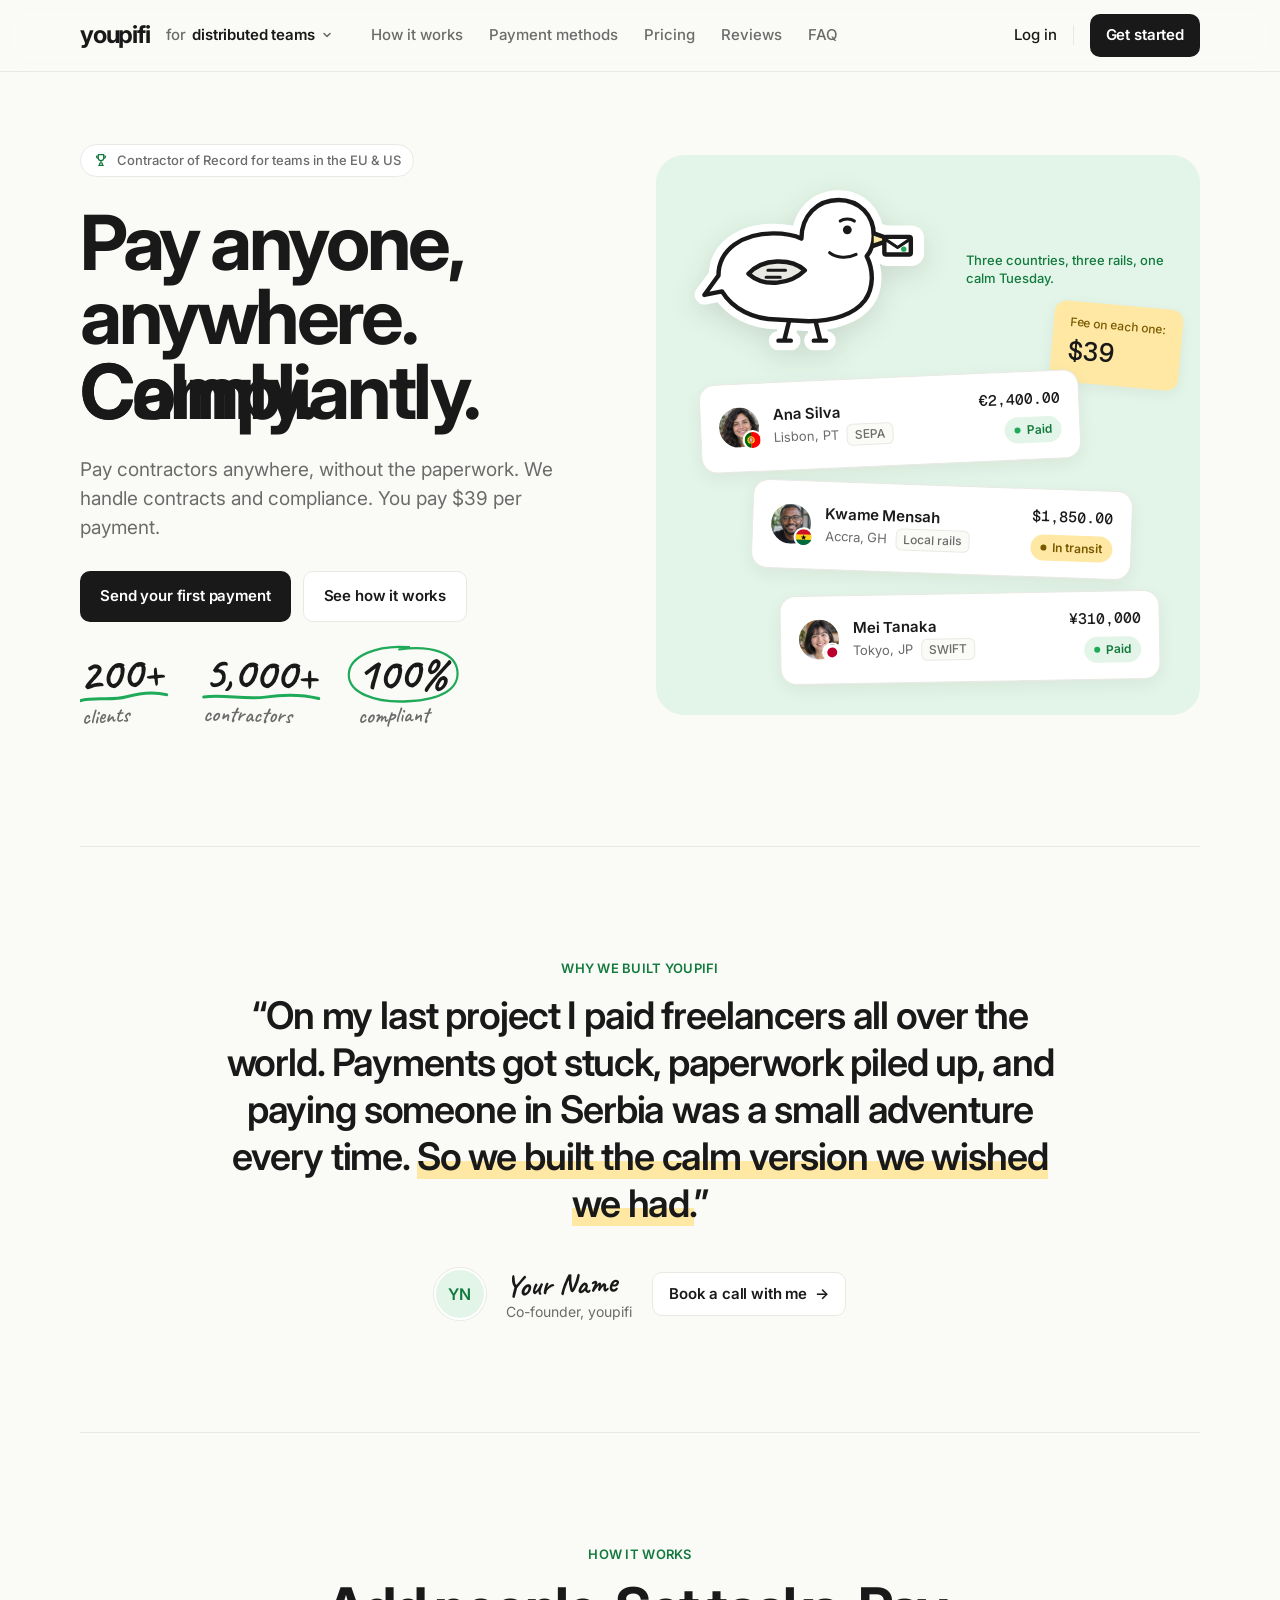
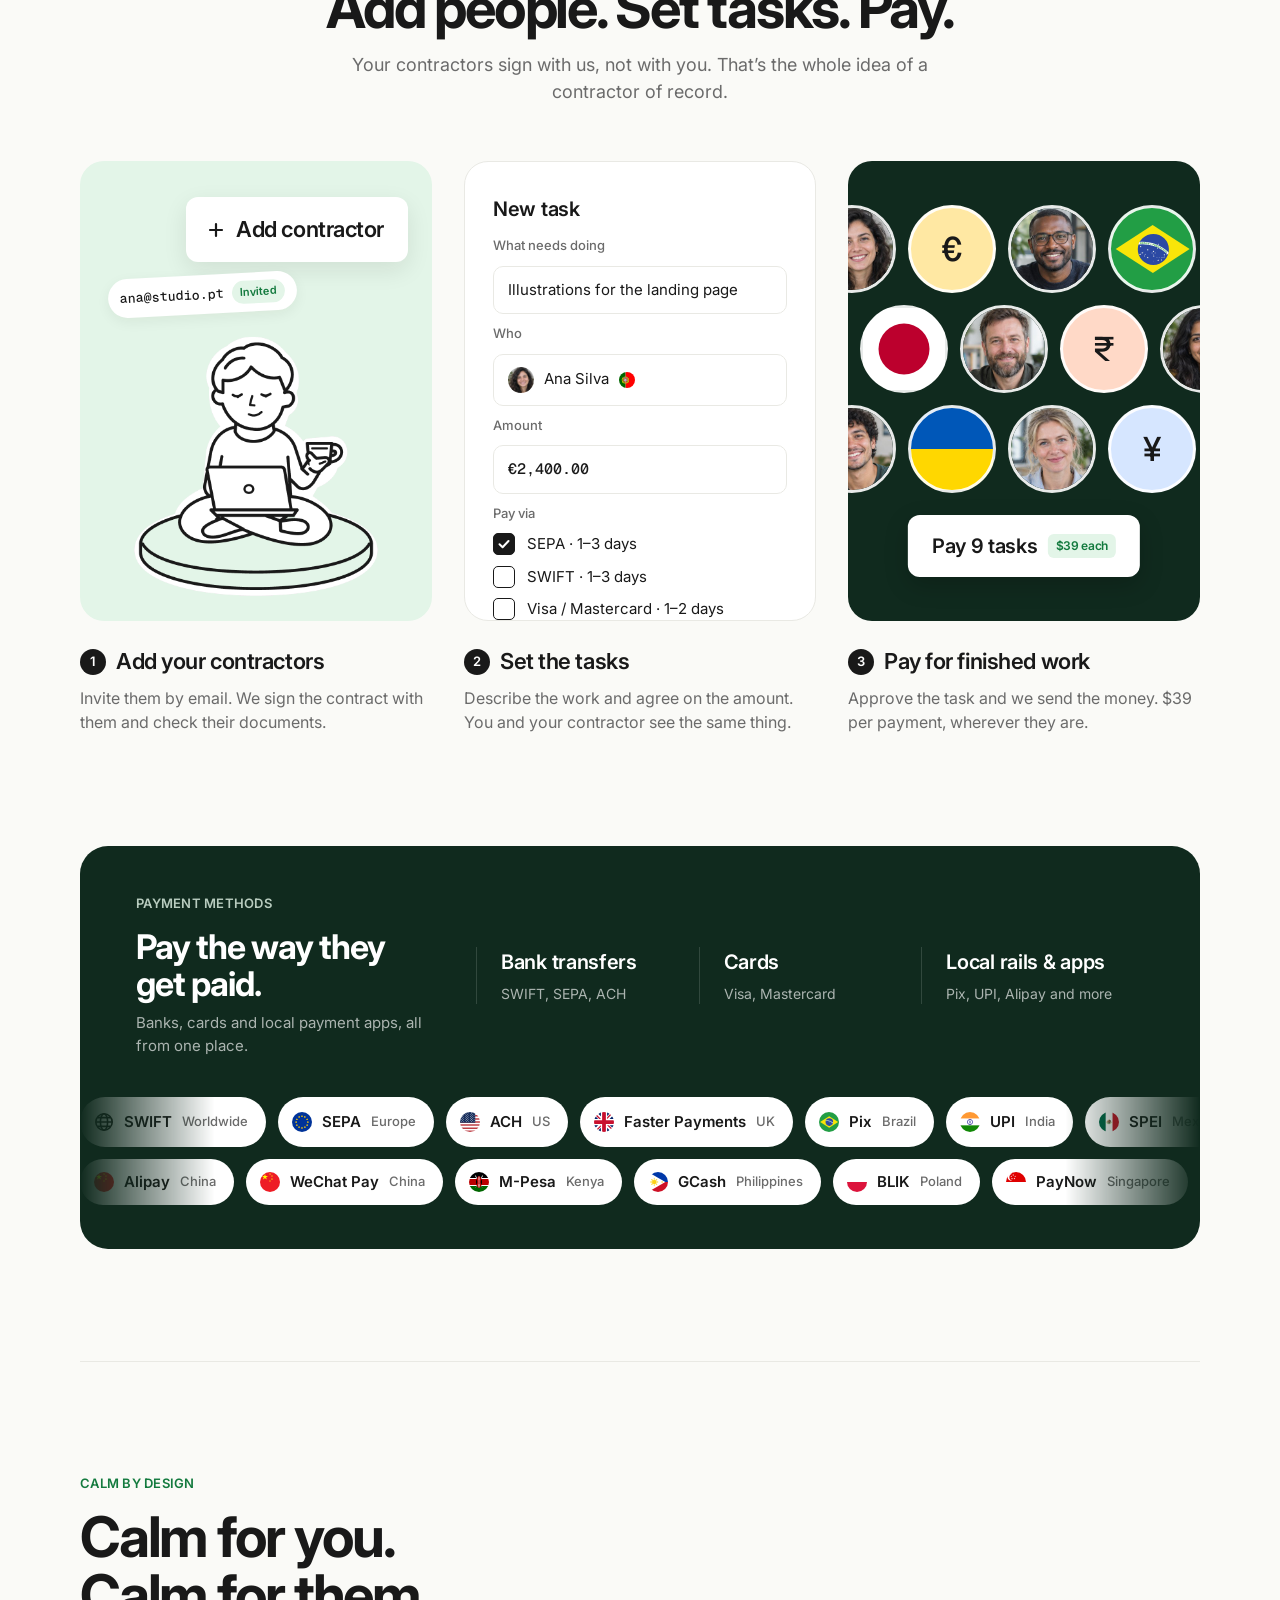
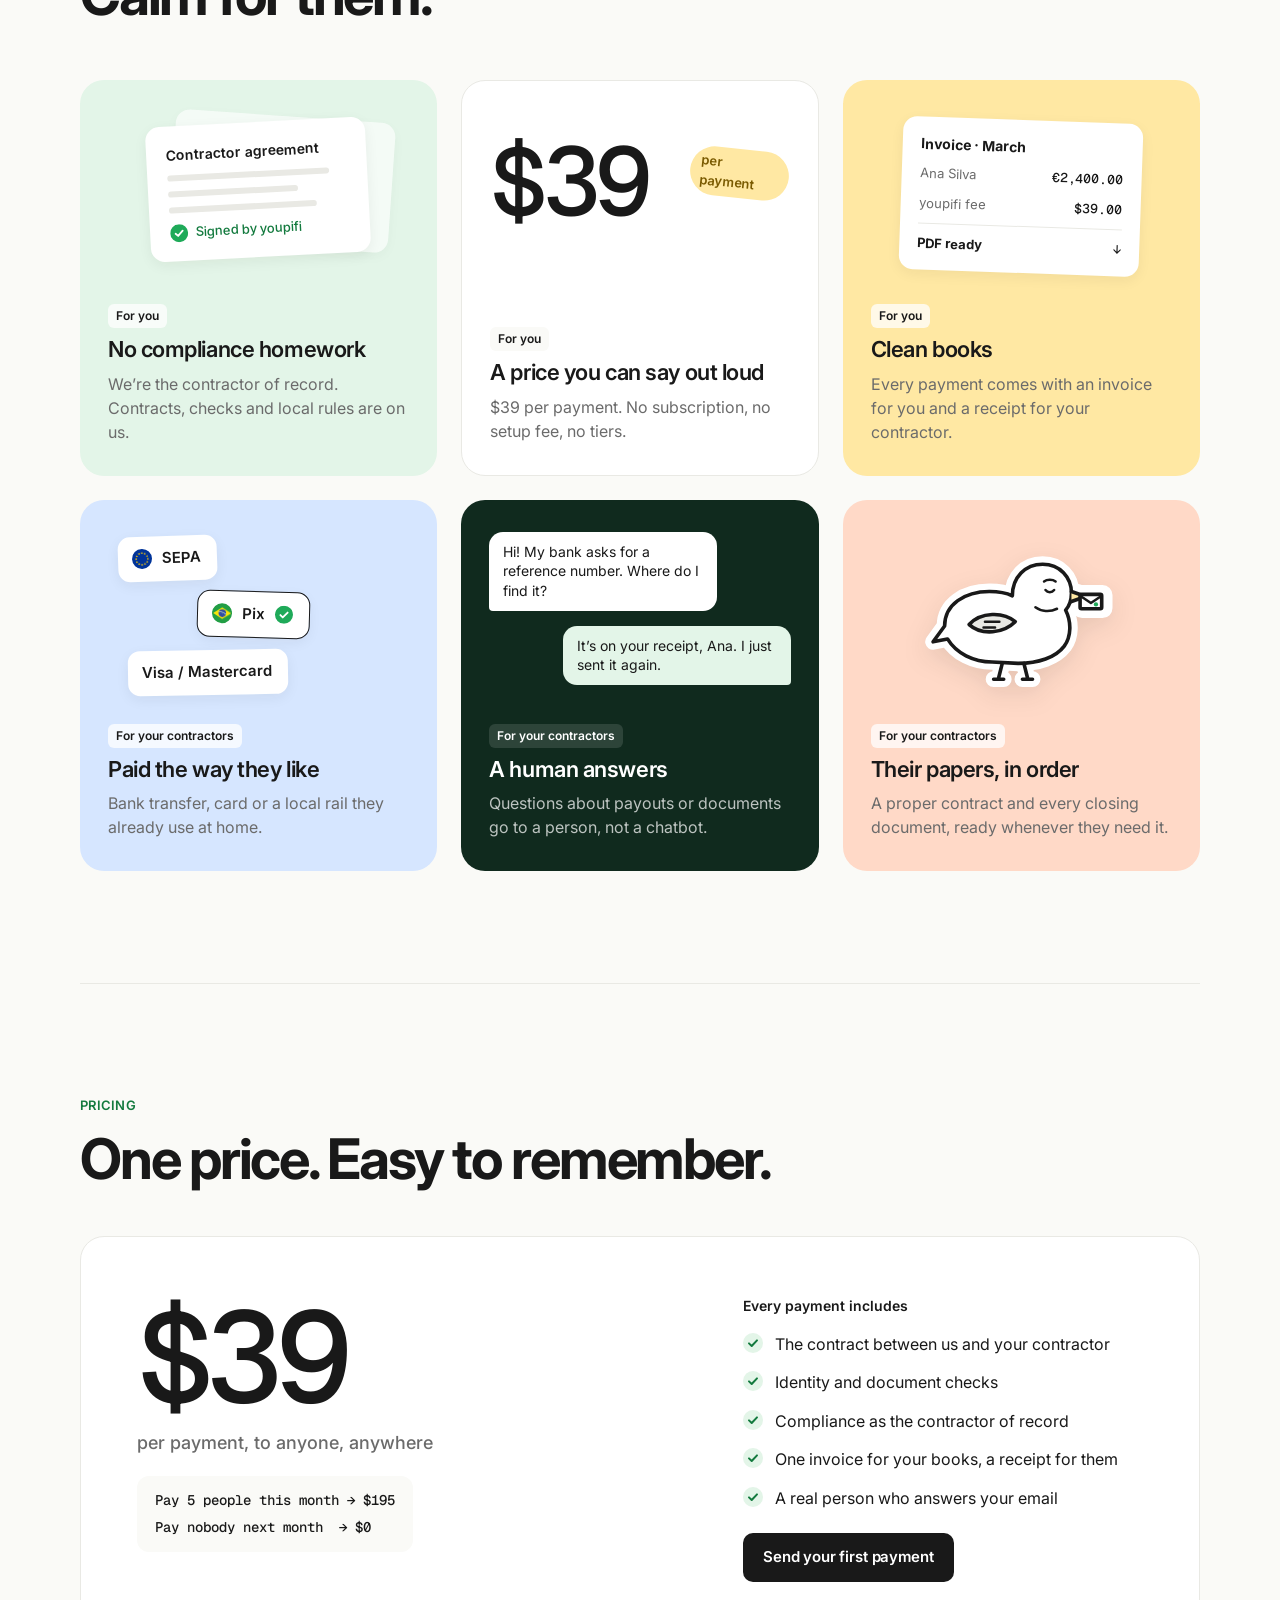
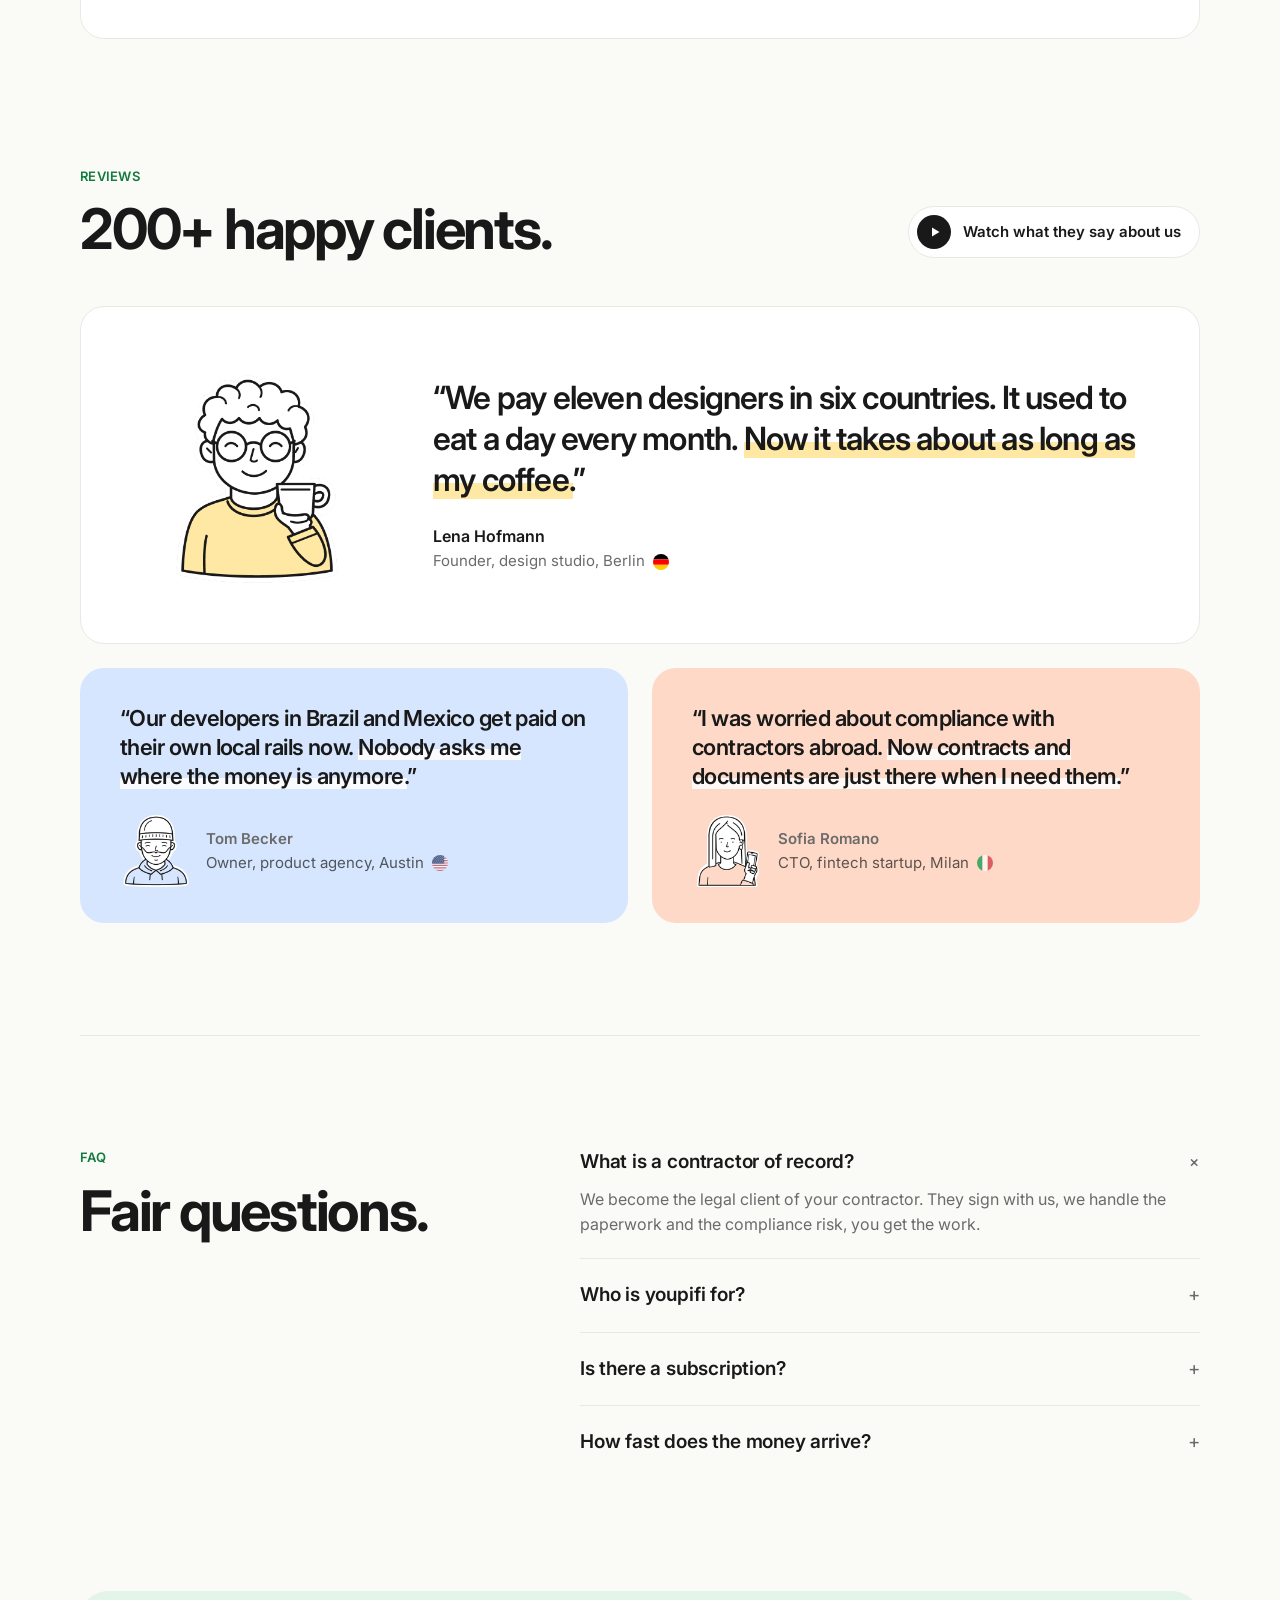
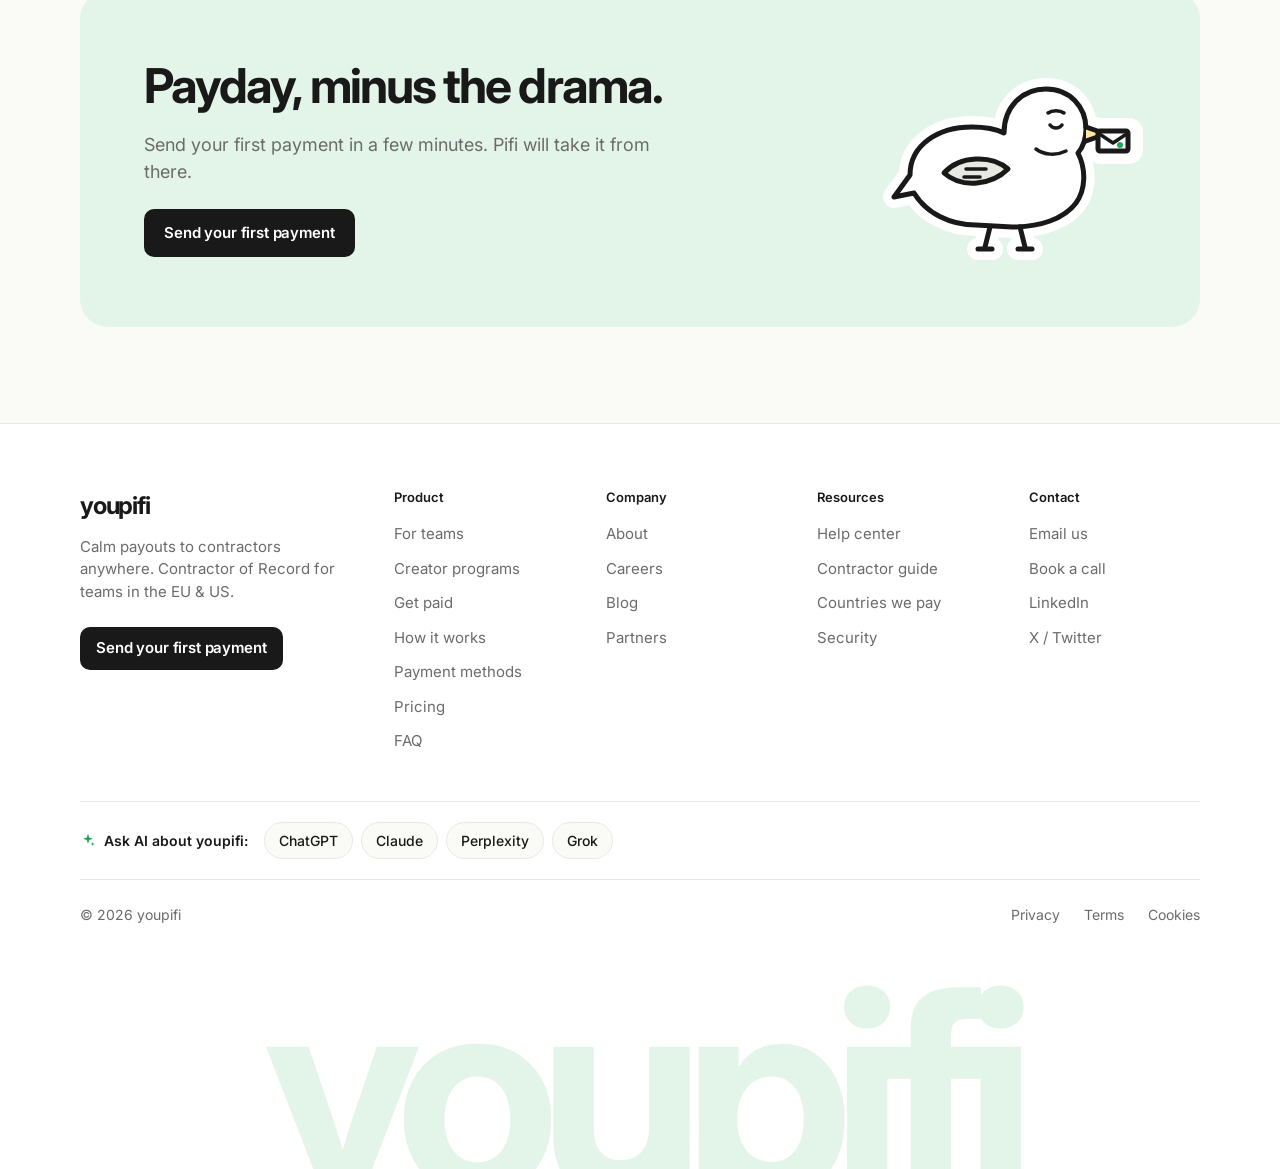
==== commit b89a7bfd: "Reviews: Figma-generated portraits for Tom and Sofia Co-Authored-By: Claude Opus 5.5 <noreply@anthro" ====
--- a/index.html
+++ b/index.html
@@ -347,14 +347,14 @@
       <figure class="review bg-sky">
         <blockquote>“Our developers in Brazil and Mexico get paid on their own local rails now. <mark>Nobody asks me where the money is anymore.</mark>”</blockquote>
         <figcaption>
-          <img src="assets/img/customer-2.svg" alt="Illustrated portrait of an agency owner in a beanie">
+          <img src="assets/img/customer-tom.png" alt="Illustrated portrait of an agency owner in a beanie">
           <span class="by"><b>Tom Becker</b><span>Owner, product agency, Austin <span class="fi fi-us fis"></span></span></span>
         </figcaption>
       </figure>
       <figure class="review bg-peach">
         <blockquote>“I was worried about compliance with contractors abroad. <mark>Now contracts and documents are just there when I need them.</mark>”</blockquote>
         <figcaption>
-          <img src="assets/img/customer-3.svg" alt="Illustrated portrait of a CTO holding a phone">
+          <img src="assets/img/customer-sofia.png" alt="Illustrated portrait of a CTO holding a phone">
           <span class="by"><b>Sofia Romano</b><span>CTO, fintech startup, Milan <span class="fi fi-it fis"></span></span></span>
         </figcaption>
       </figure>
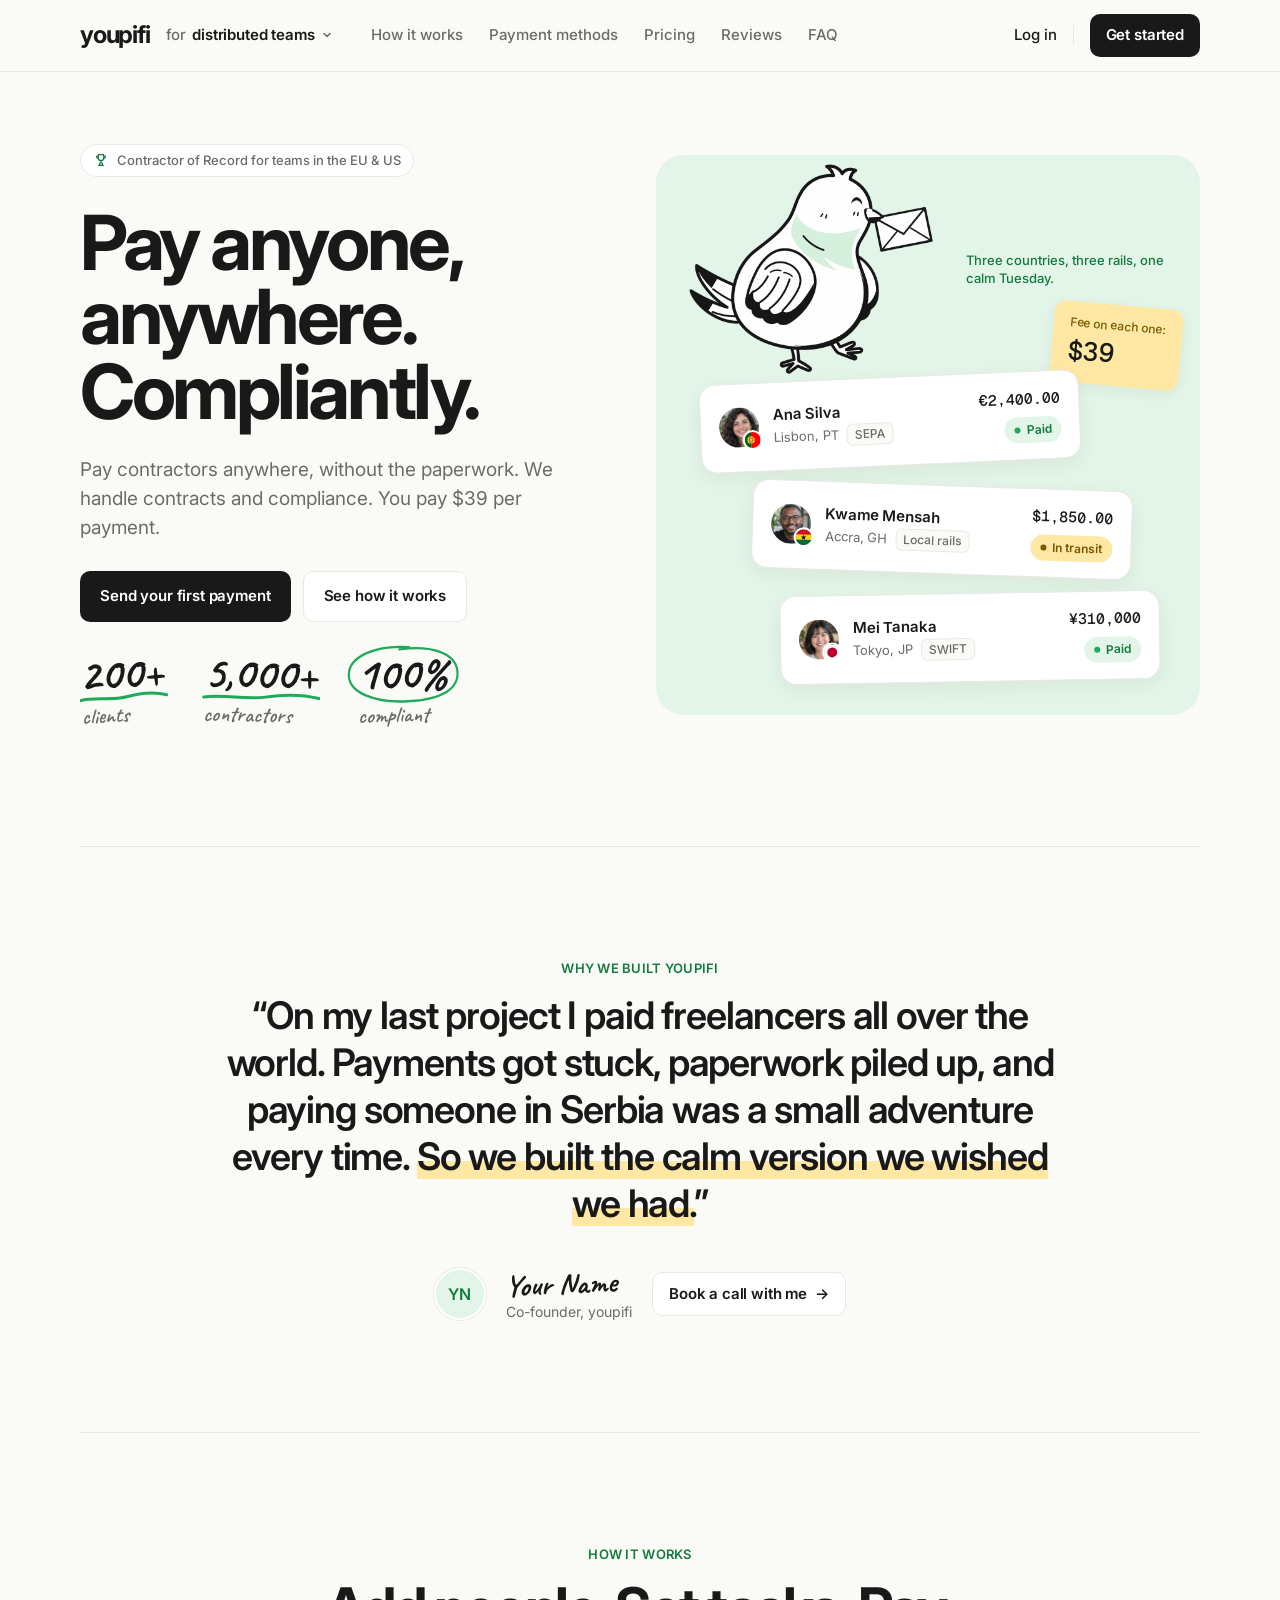
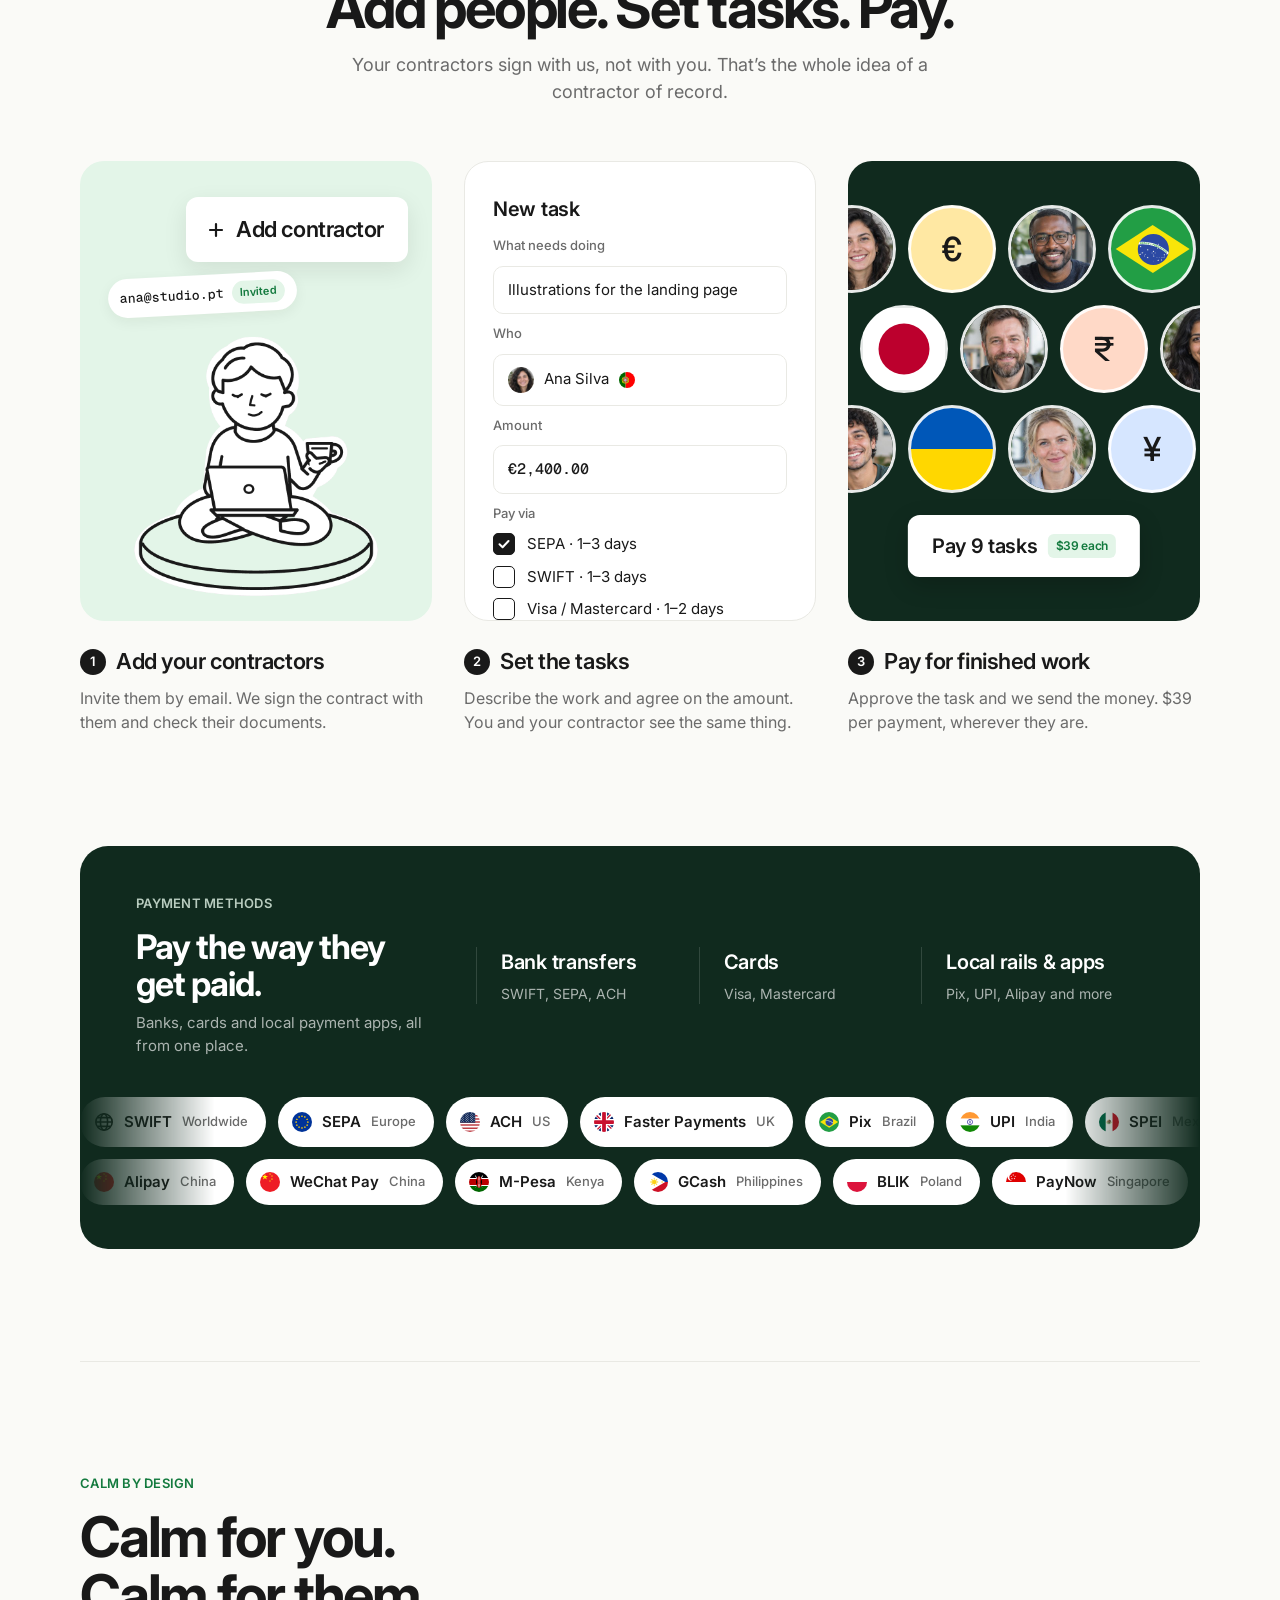
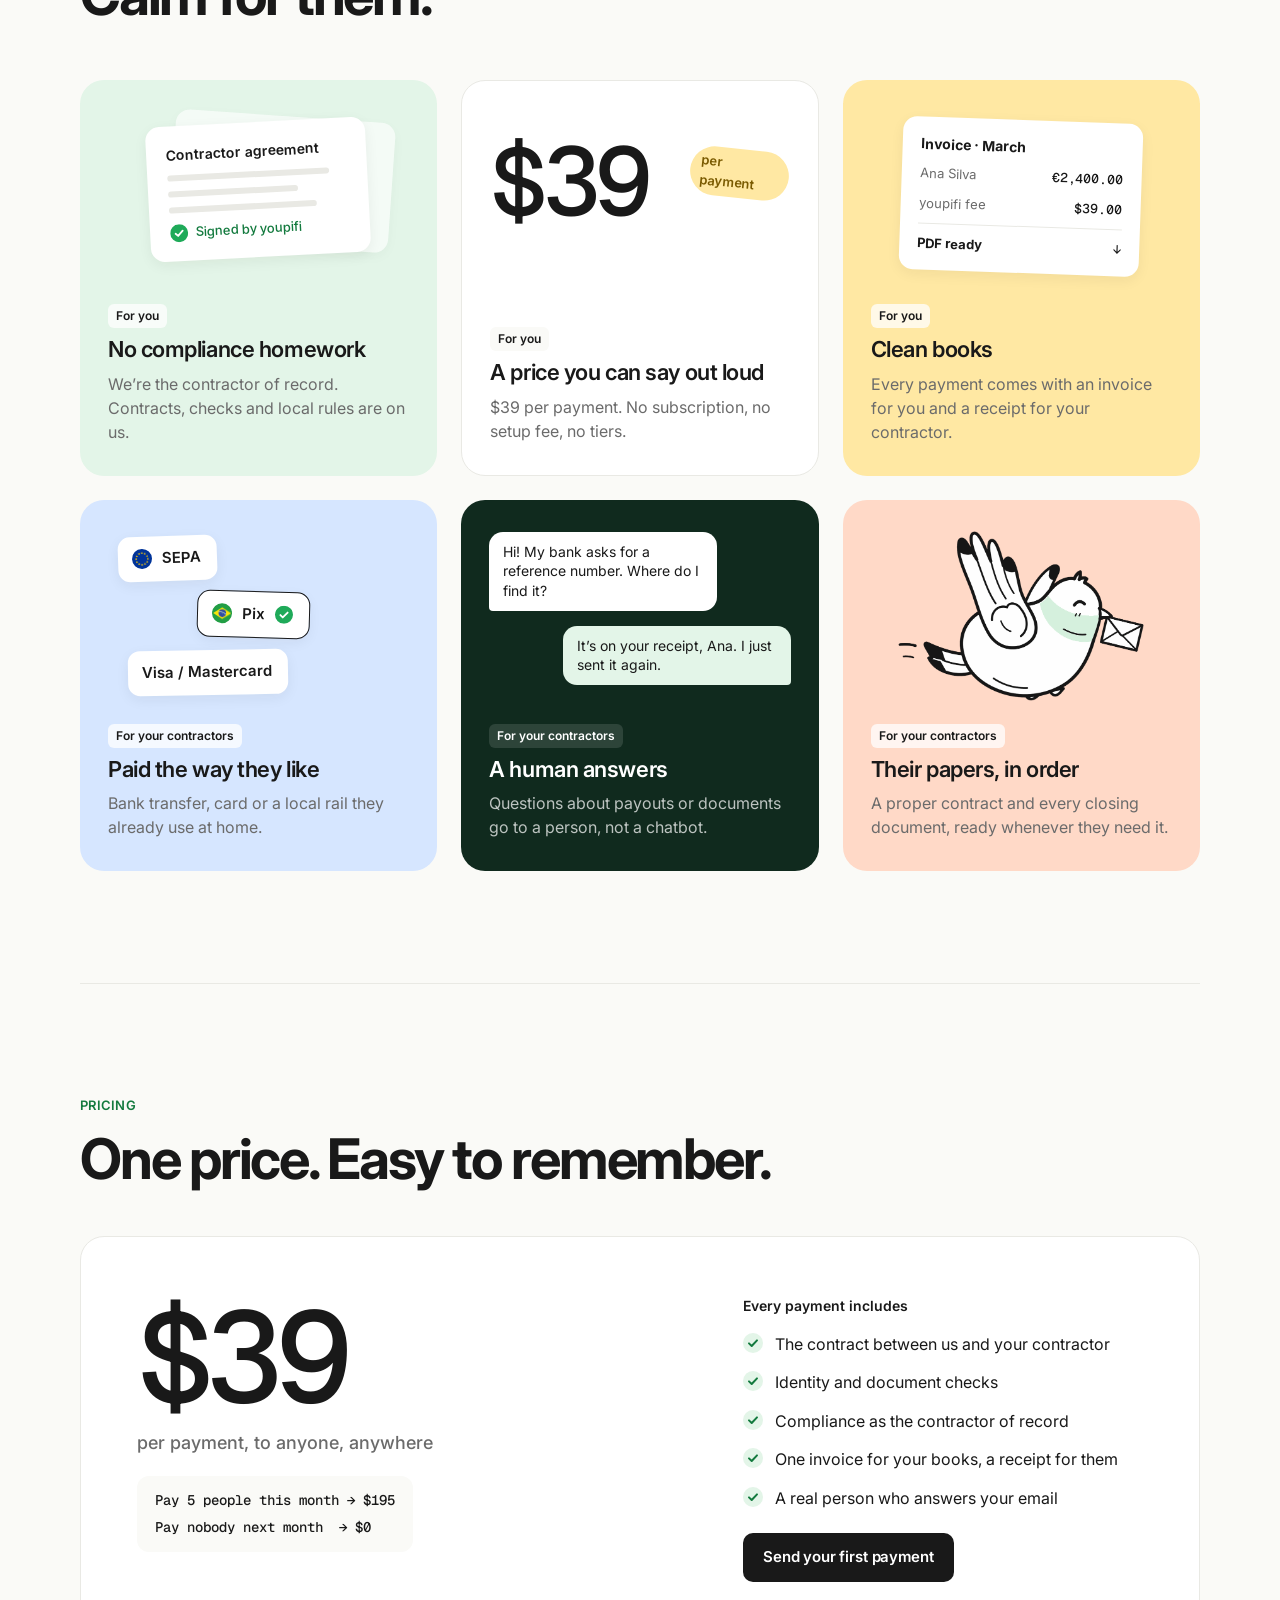
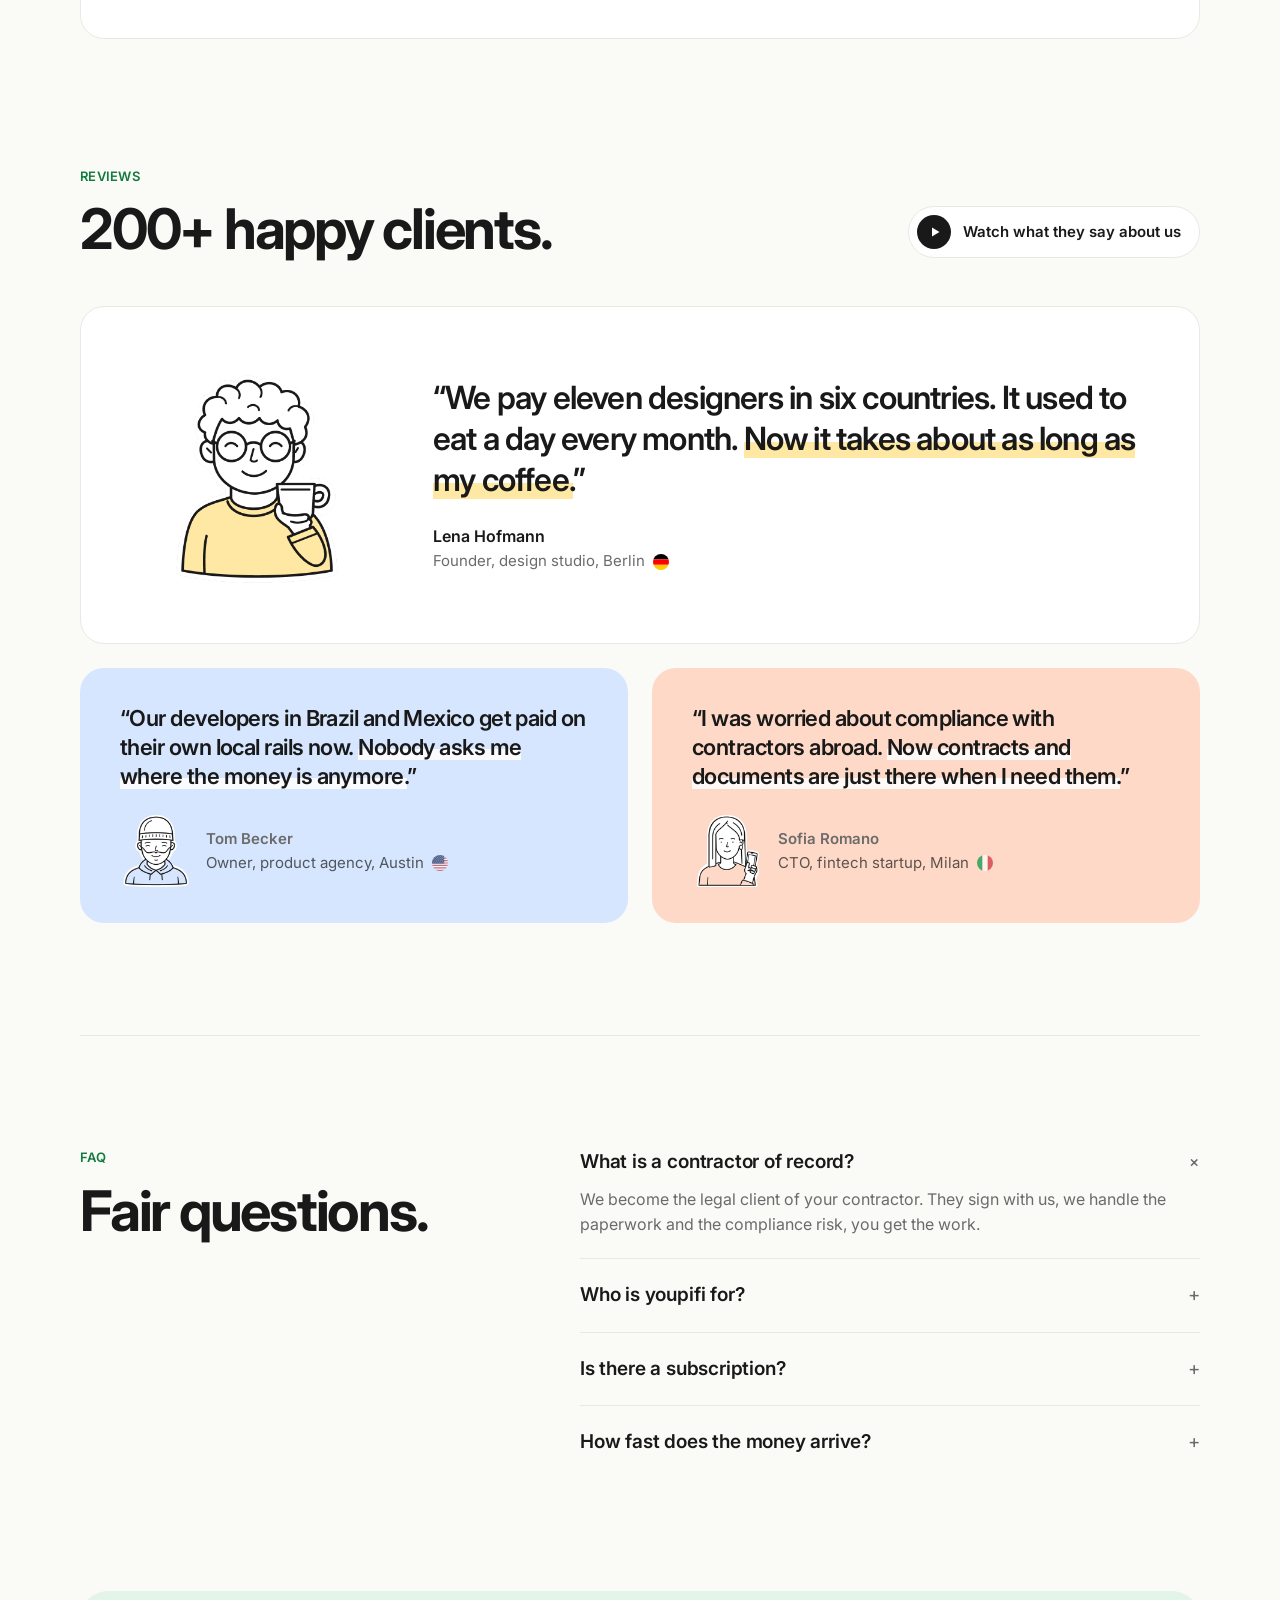
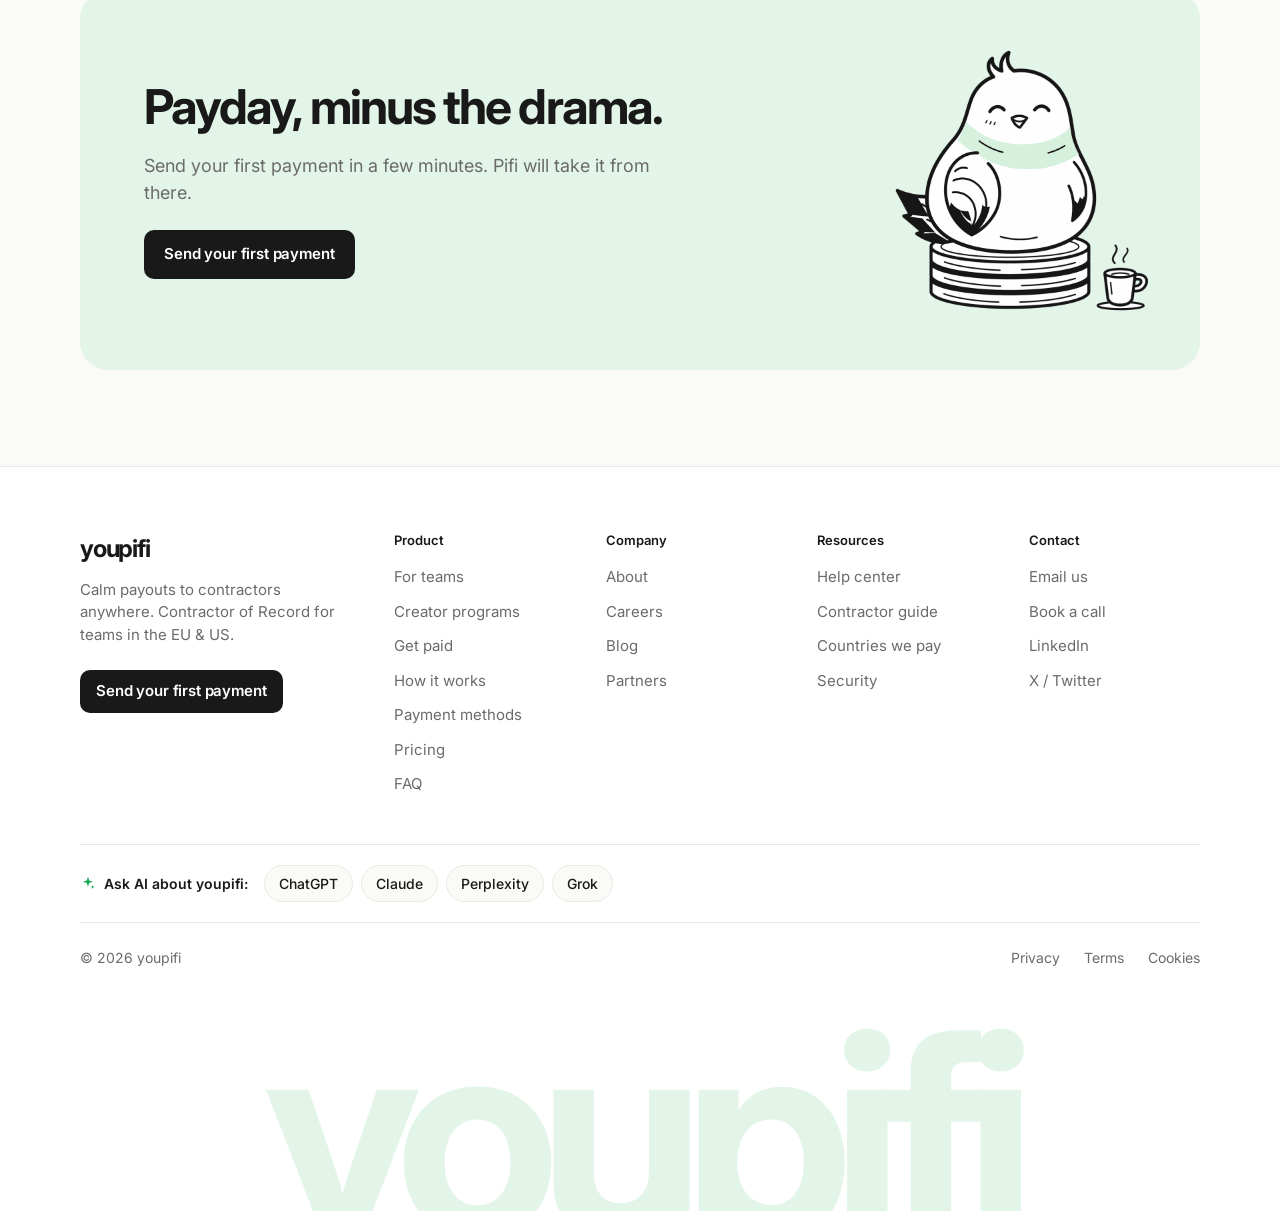
==== commit 4533b5bc: "Pifi v3: new mascot illustrations across the landing - Walk / rest / fly poses from Figma (soft mint" ====
--- a/index.html
+++ b/index.html
@@ -5,7 +5,7 @@
   <meta name="viewport" content="width=device-width, initial-scale=1">
   <title>youpifi — Pay anyone, anywhere. Calmly.</title>
   <meta name="description" content="youpifi is a contractor of record for small and mid-size teams in the EU and US. We sign the contract, handle compliance and pay your contractors anywhere. $39 per payment.">
-  <link rel="icon" href="assets/img/pifi.svg" type="image/svg+xml">
+  <link rel="icon" href="assets/img/pifi-icon.png" type="image/png">
   <link rel="preconnect" href="https://fonts.googleapis.com">
   <link rel="preconnect" href="https://fonts.gstatic.com" crossorigin>
   <link href="https://fonts.googleapis.com/css2?family=Caveat:wght@600;700&family=Inter:wght@400;500;600;700&family=Geist+Mono:wght@500&display=swap" rel="stylesheet">
@@ -70,7 +70,7 @@
     </div>
 
     <div class="collage" aria-hidden="true">
-      <img class="collage-pifi" src="assets/img/pifi.svg" alt="">
+      <img class="collage-pifi" src="assets/img/pifi-walk.png" alt="">
       <p class="collage-cap">Three countries, three rails, one calm Tuesday.</p>
       <div class="fee-note"><span>Fee on each one:</span><b>$39</b></div>
 
@@ -285,7 +285,7 @@
 
       <article class="tile bg-peach">
         <div class="tv" aria-hidden="true">
-          <img class="tile-pifi" src="assets/img/pifi-sleepy.svg" alt="">
+          <img class="tile-pifi" src="assets/img/pifi-fly.png" alt="">
         </div>
         <span class="tag">For your contractors</span>
         <h3>Their papers, in order</h3>
@@ -395,7 +395,7 @@
         <p>Send your first payment in a few minutes. Pifi will take it from there.</p>
         <a class="btn btn-primary btn-lg" href="#">Send your first payment</a>
       </div>
-      <img src="assets/img/pifi-sleepy.svg" alt="Pifi the pigeon, dozing with an envelope">
+      <img src="assets/img/pifi-rest.png" alt="Pifi the pigeon, resting on a stack of coins next to a cup of coffee">
     </div>
   </section>
 </main>
--- a/styles.css
+++ b/styles.css
@@ -672,3 +672,18 @@
   .brand-aud { min-width: 0; }
   .aud summary { max-width: 52vw; overflow: hidden; text-overflow: ellipsis; }
 }
+
+/* ---------- Pifi v3 (line-art illustrations, no sticker outline) ---------- */
+.collage-pifi, .cr-pifi, .gp-pifi, .tile-pifi { filter: none; }
+.collage-pifi { width: 250px; left: 30px; top: 6px; }
+.cr-pifi { width: 170px; left: 18px; top: 8px; }
+.gp-pifi { width: 210px; left: 14px; top: 20px; }
+.tile-pifi { width: auto; height: 176px; top: 0; }
+.mini-pifi { width: 58px; left: -34px; top: -22px; }
+.final-box img { width: 260px; }
+@media (max-width: 720px) {
+  .collage-pifi { width: 190px; left: 10px; }
+  .cr-pifi { width: 120px; }
+  .gp-pifi { width: 150px; }
+  .final-box img { width: 190px; }
+}
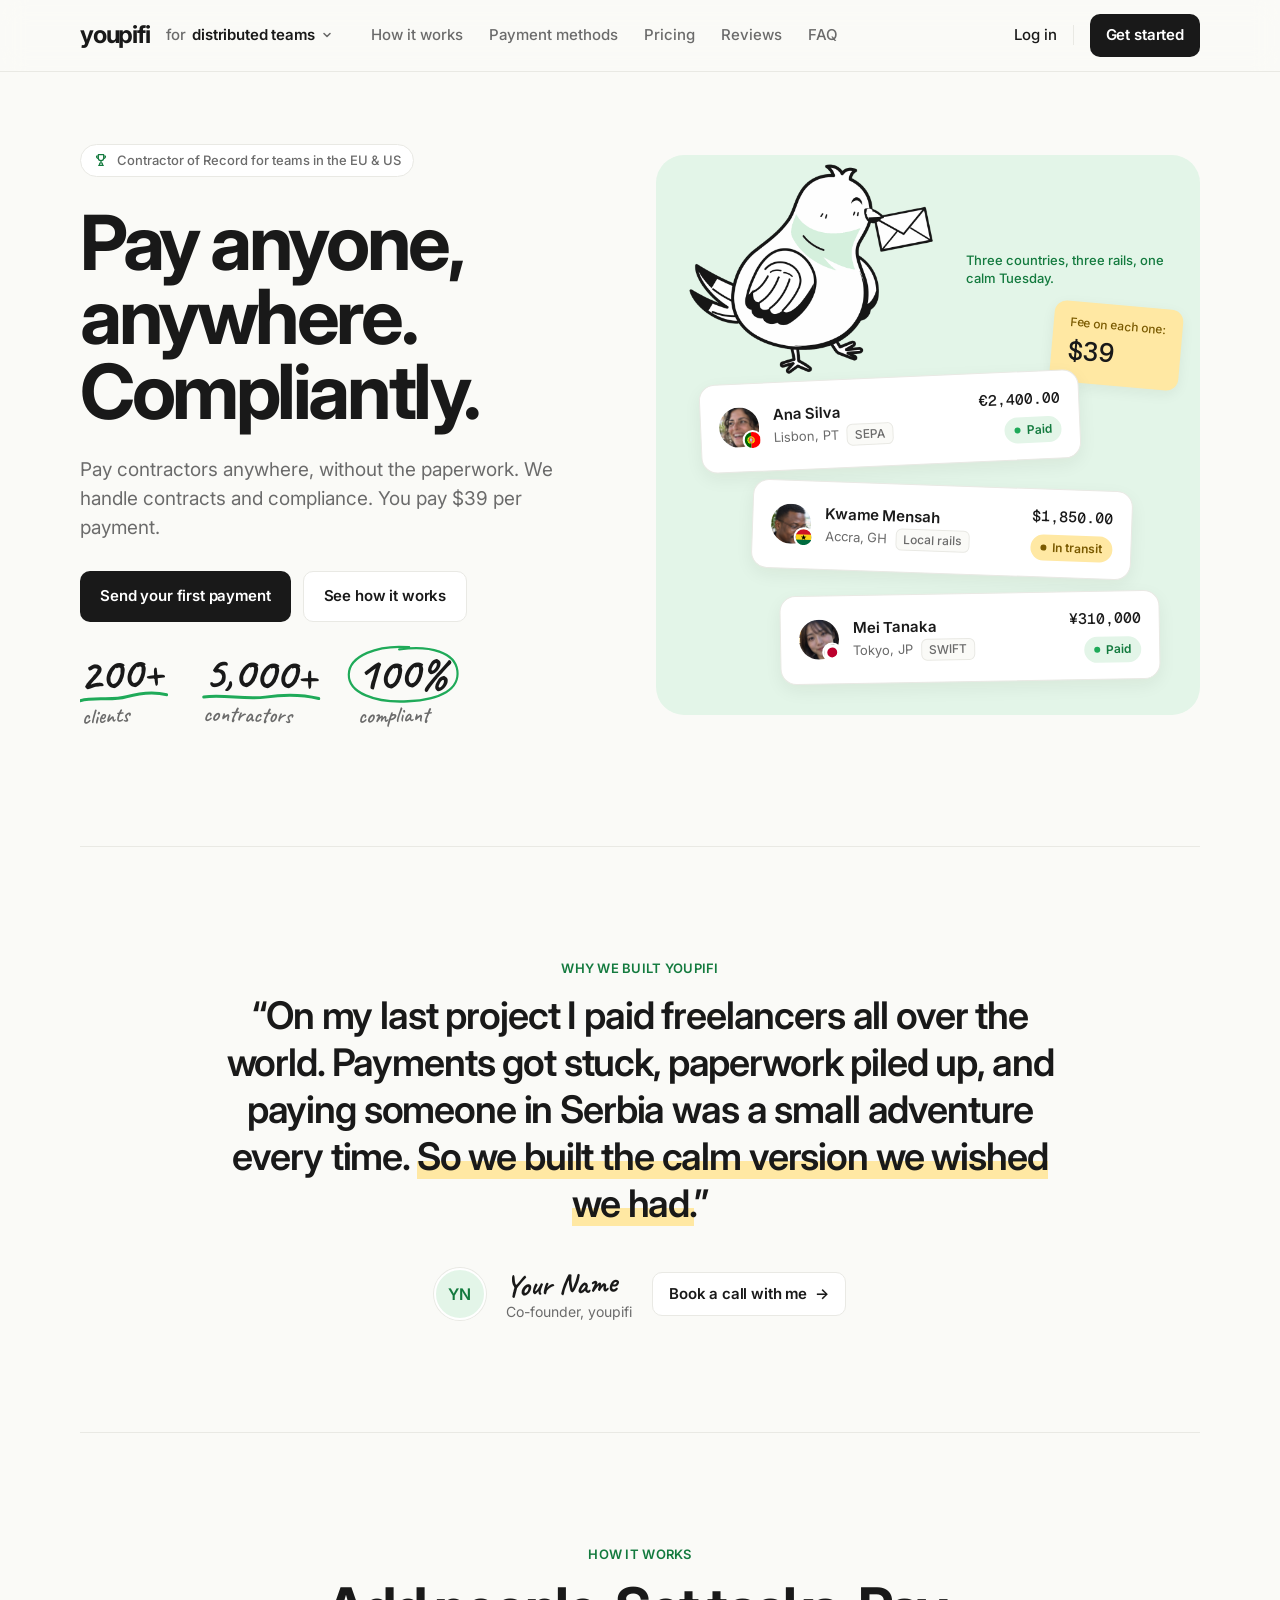
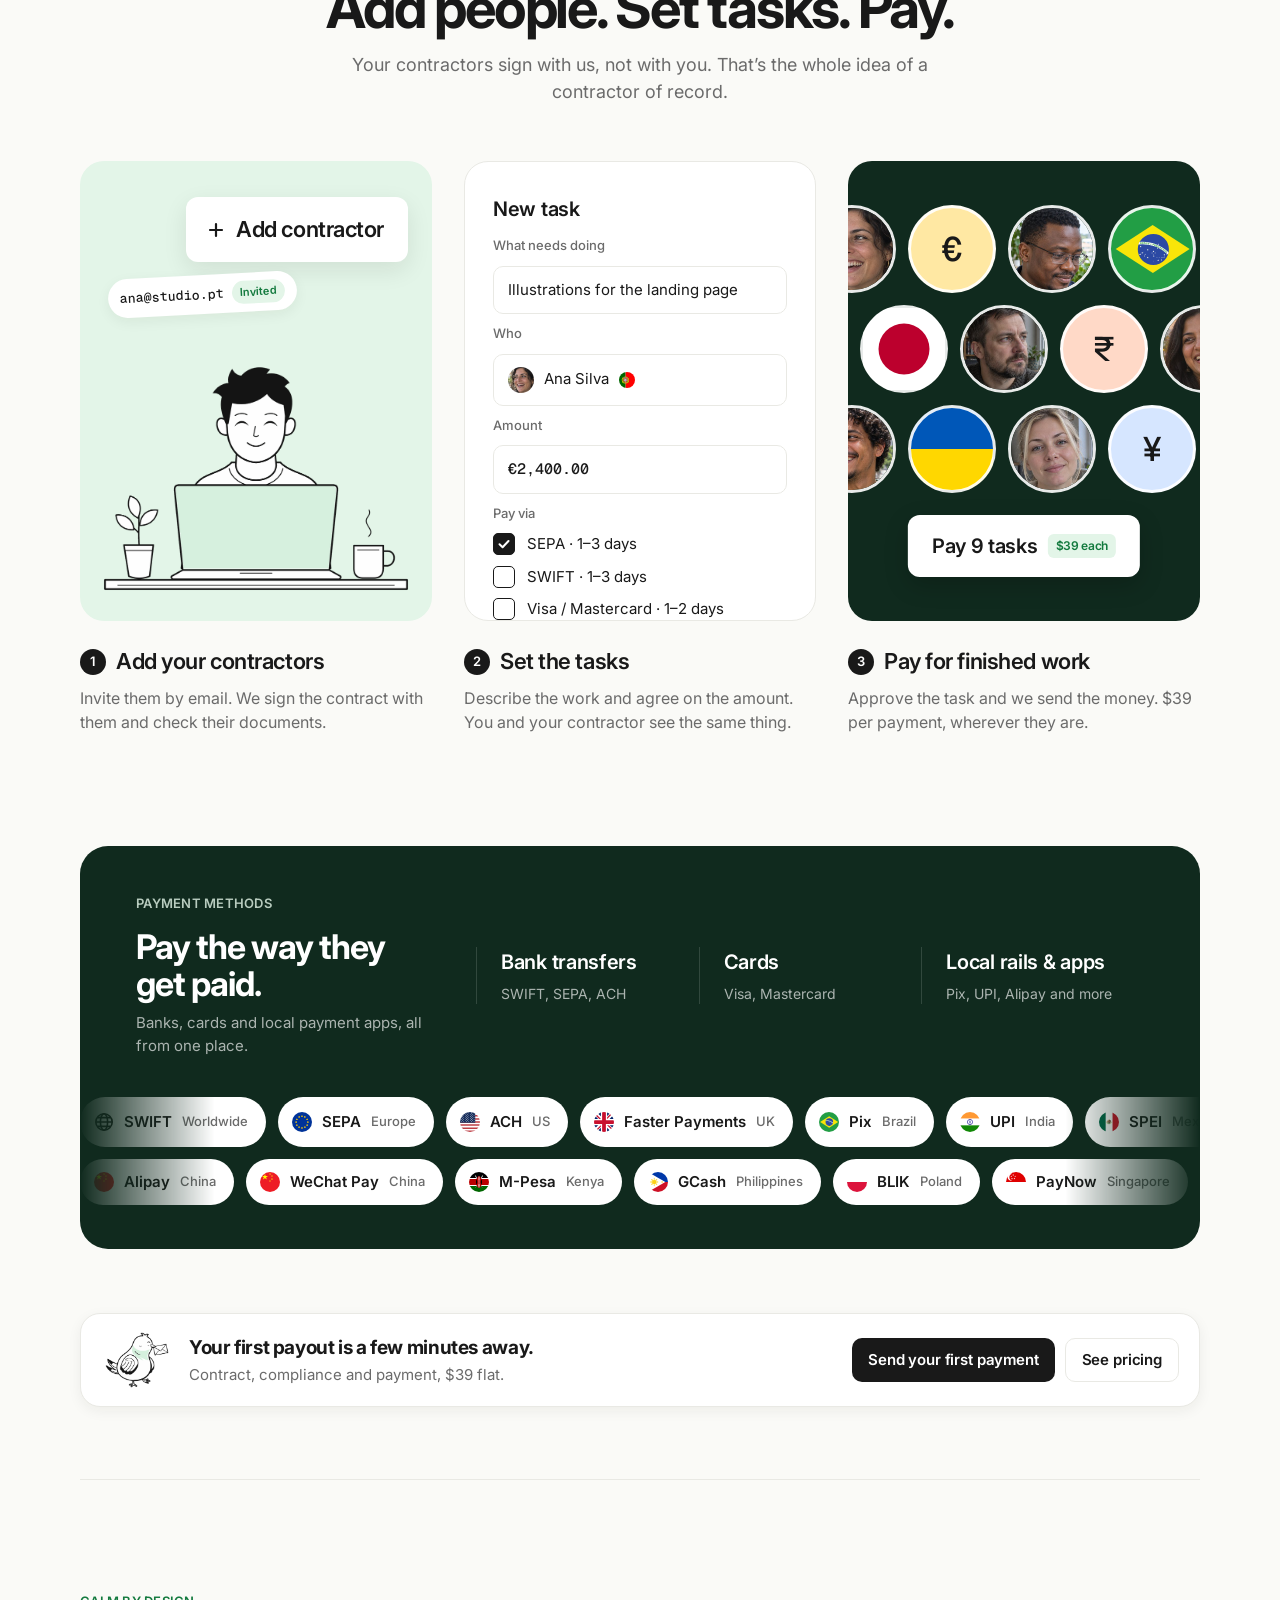
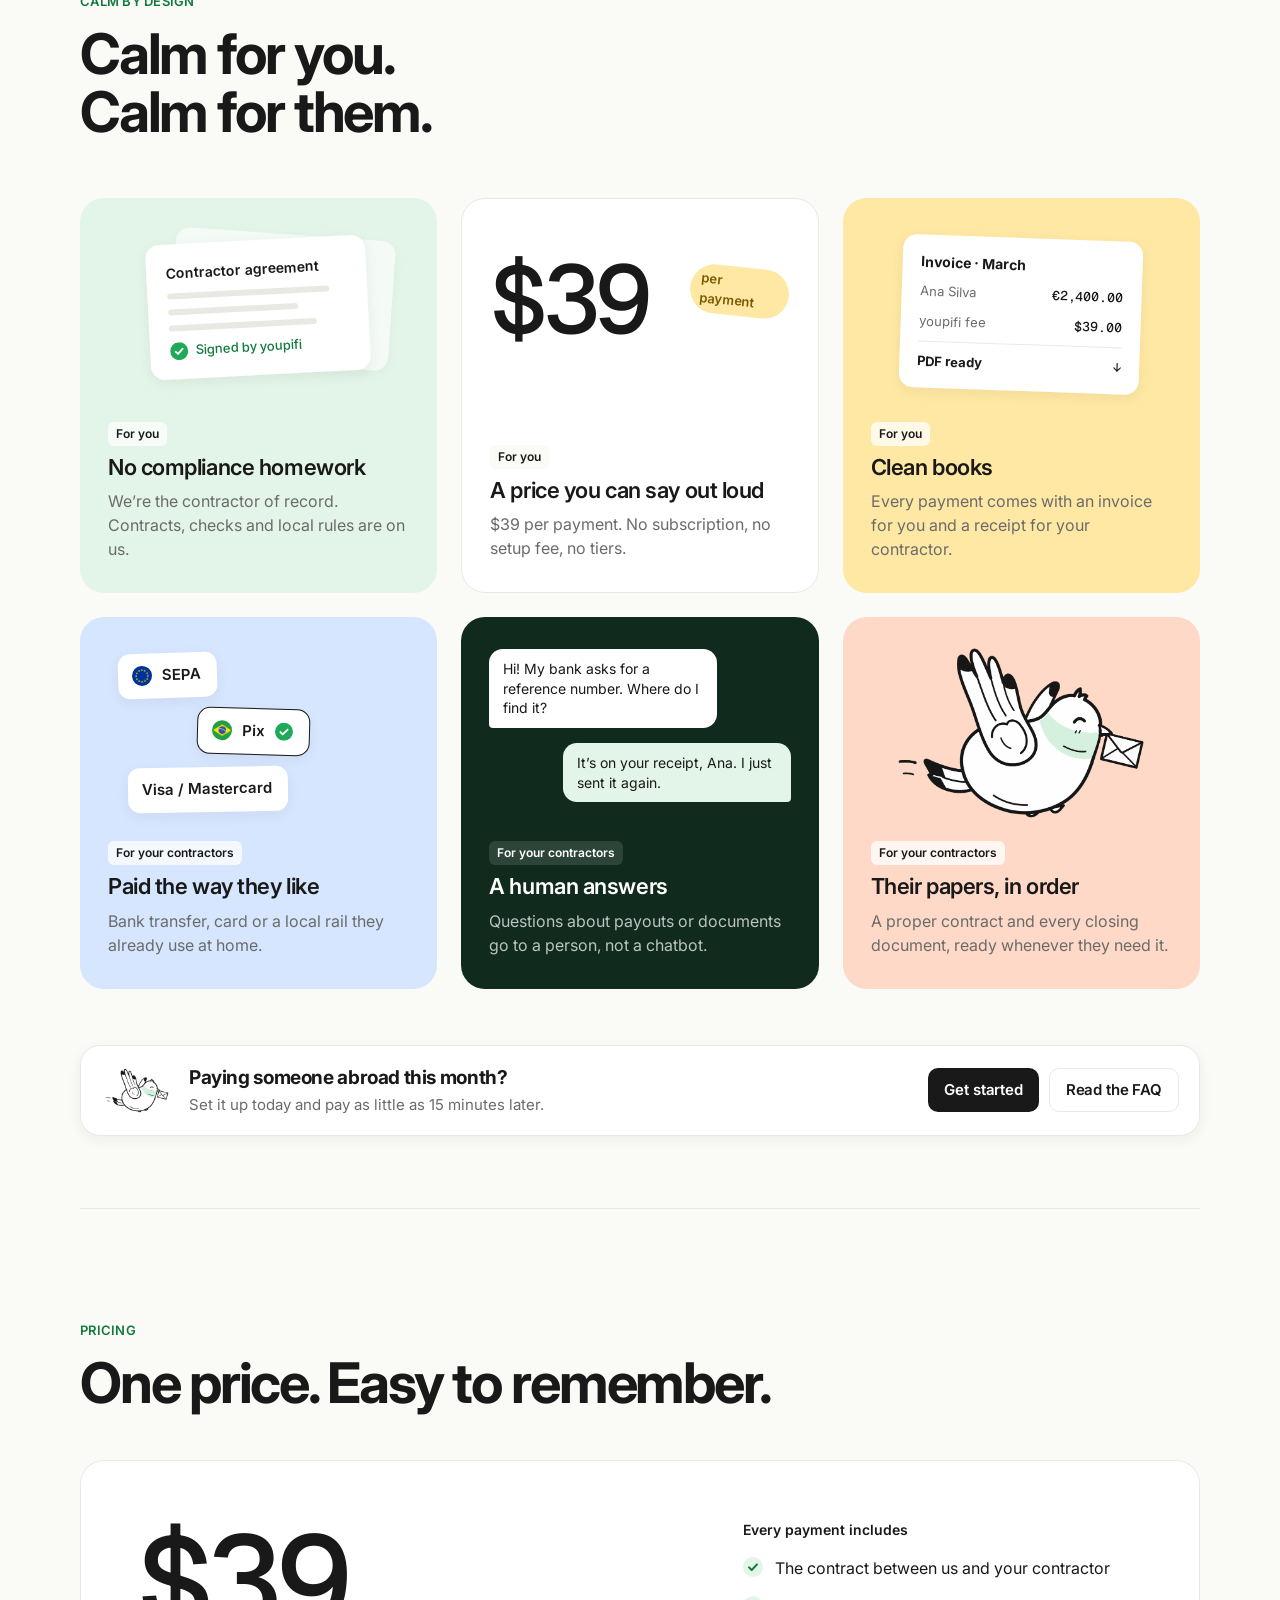
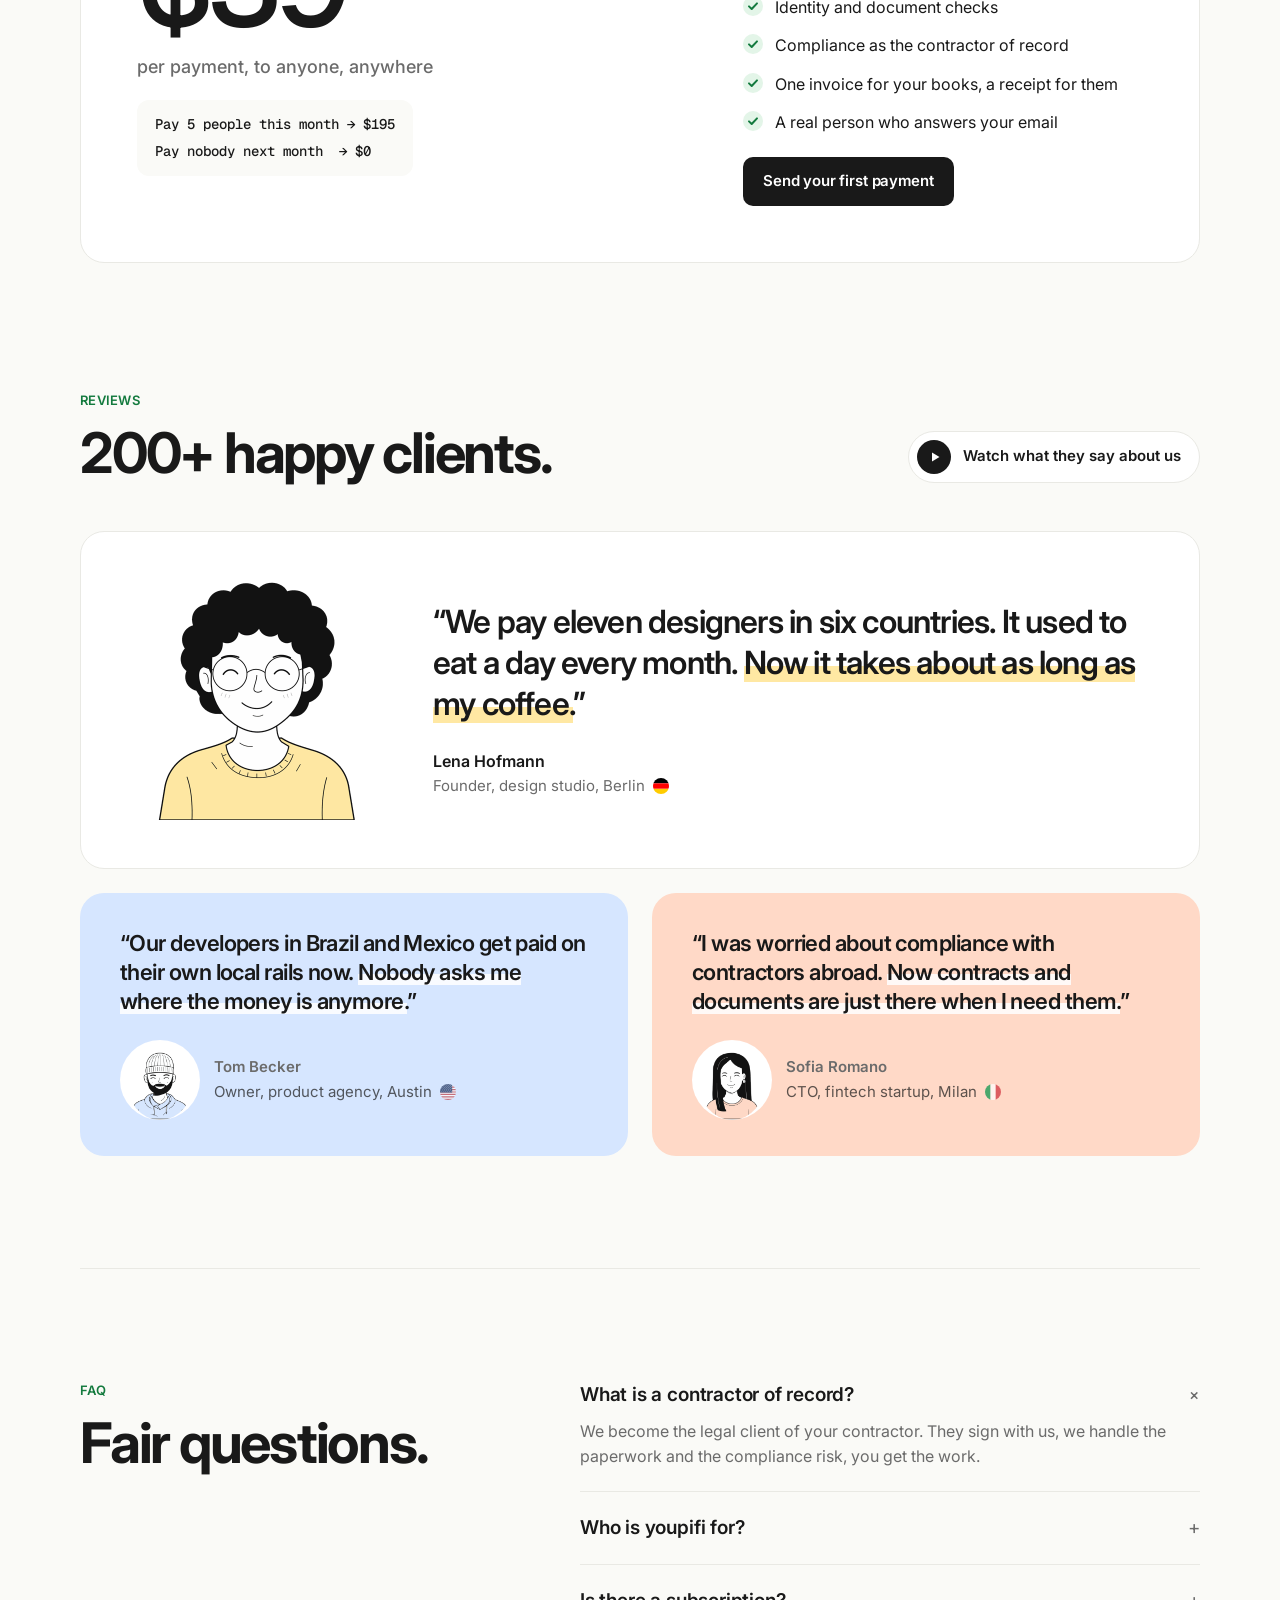
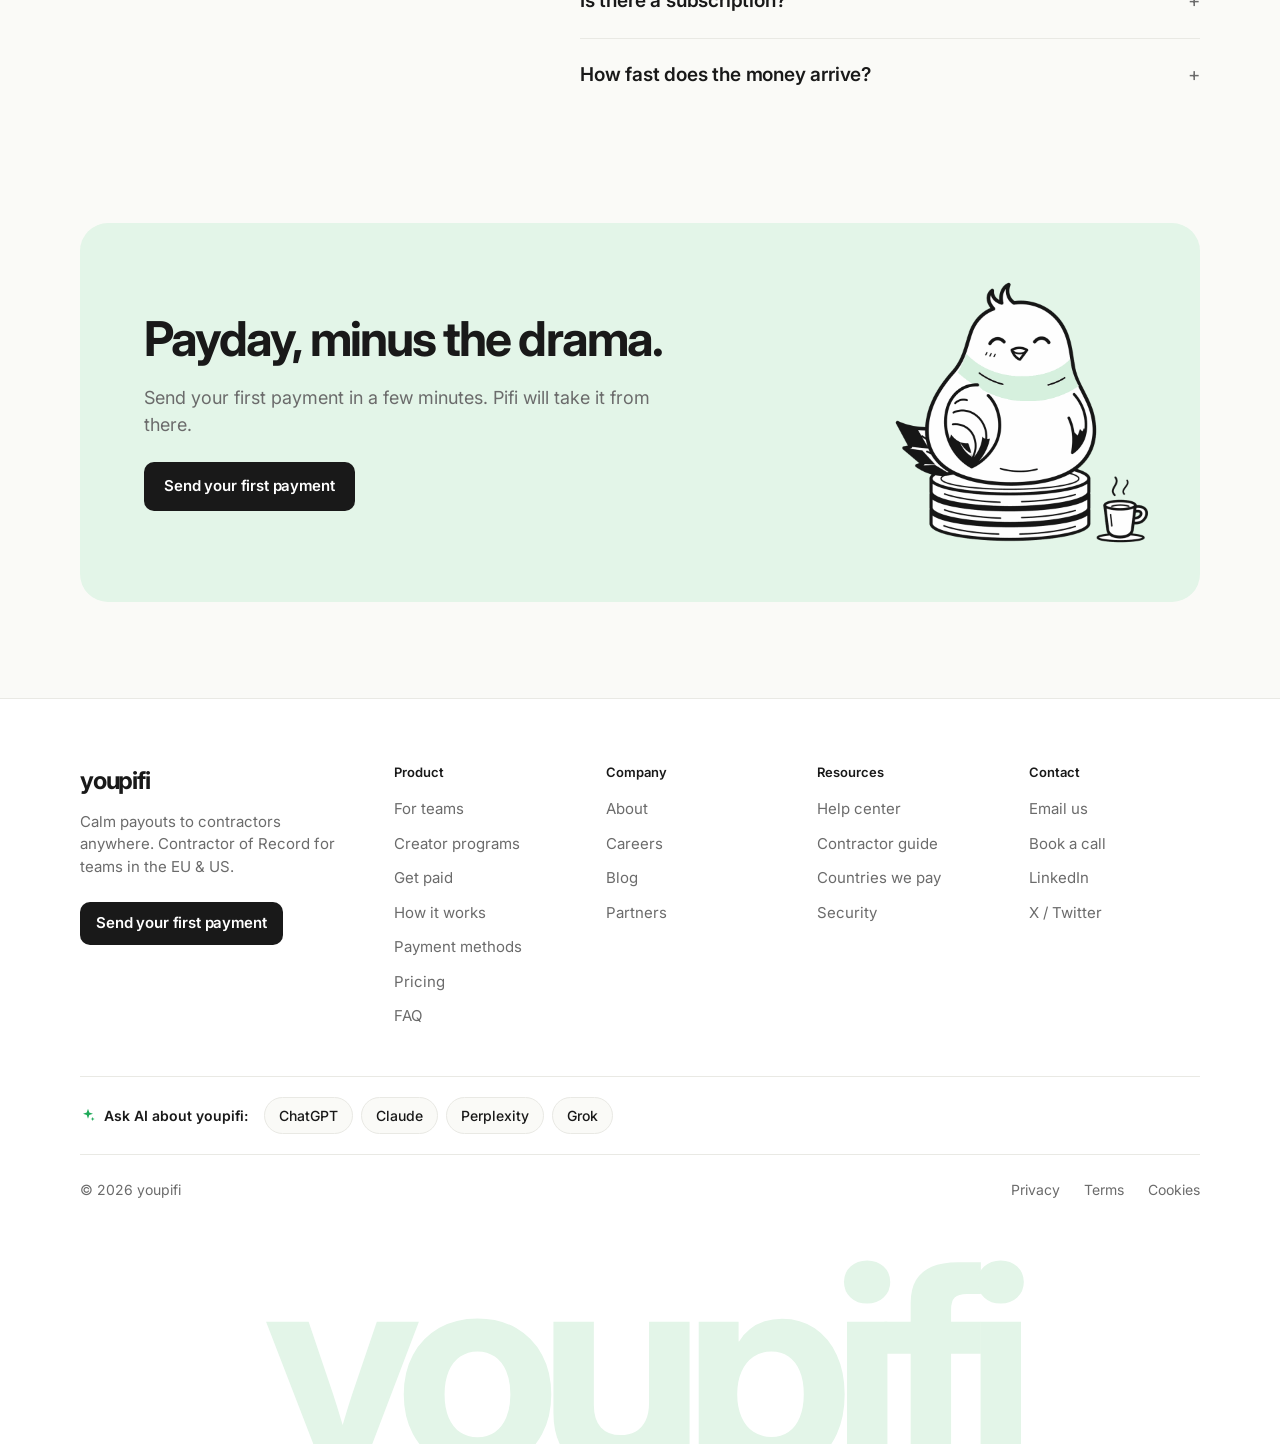
==== commit 78af6721: "Inline CTA bands on all three pages - Teams: after payment methods and before pricing - Creator prog" ====
--- a/index.html
+++ b/index.html
@@ -217,6 +217,15 @@
     </div>
   </section>
 
+  <!-- inline CTA -->
+  <section class="wrap cta-inline">
+    <div class="cta-band">
+      <img src="assets/img/pifi-walk.png" alt="">
+      <div class="cta-copy"><b>Your first payout is a few minutes away.</b><span>Contract, compliance and payment, $39 flat.</span></div>
+      <div class="cta-btns"><a class="btn btn-primary" href="#start">Send your first payment</a><a class="btn btn-secondary" href="#pricing">See pricing</a></div>
+    </div>
+  </section>
+
   <!-- CALM BENTO -->
   <section class="calm wrap rule">
     <div class="head">
@@ -291,6 +300,15 @@
         <h3>Their papers, in order</h3>
         <p>A proper contract and every closing document, ready whenever they need it.</p>
       </article>
+    </div>
+  </section>
+
+  <!-- inline CTA -->
+  <section class="wrap cta-inline tight">
+    <div class="cta-band">
+      <img src="assets/img/pifi-fly.png" alt="">
+      <div class="cta-copy"><b>Paying someone abroad this month?</b><span>Set it up today and pay as little as 15 minutes later.</span></div>
+      <div class="cta-btns"><a class="btn btn-primary" href="#start">Get started</a><a class="btn btn-secondary" href="#faq">Read the FAQ</a></div>
     </div>
   </section>
 
--- a/styles.css
+++ b/styles.css
@@ -687,3 +687,520 @@
   .gp-pifi { width: 150px; }
   .final-box img { width: 190px; }
 }
+
+/* ---------- people v2 ---------- */
+.founder { width: 310px; bottom: 28px; }
+.review-row figcaption img { width: 80px; height: 80px; padding: 6px 6px 0; border-radius: 50%; background: var(--white); object-fit: contain; object-position: bottom; overflow: hidden; }
+
+/* =================== creators v2 =================== */
+/* hero explain popover */
+.cr-rows li.has-explain { overflow: visible; }
+.explain { position: absolute; z-index: 3; right: -26px; top: 42px; width: 250px; padding: 14px; border-radius: 14px; background: var(--ink); color: var(--white); box-shadow: 0 16px 36px rgba(0, 0, 0, .22); display: flex; flex-direction: column; gap: 7px; font-size: 12.5px; }
+.explain::before { content: ""; position: absolute; right: 44px; top: -6px; width: 12px; height: 12px; background: var(--ink); transform: rotate(45deg); }
+.explain b { font-size: 13px; }
+.explain span { display: flex; justify-content: space-between; gap: 10px; }
+.explain i { font-style: normal; color: rgba(255, 255, 255, .7); }
+.explain em { font-style: normal; }
+.explain .ok, .rc-math .ok { color: #7fe0a6; }
+.cr-hero .cr-rows li:nth-child(2) { margin-top: 0; }
+
+/* pain collage */
+.chaos-sec { padding: 112px 0 96px; }
+.chaos-scroll { overflow-x: auto; overflow-y: hidden; scrollbar-width: none; margin: 0 -16px; padding: 0 16px; }
+.chaos-scroll::-webkit-scrollbar { display: none; }
+.chaos { position: relative; aspect-ratio: 1000 / 560; min-width: 760px; container-type: inline-size; }
+.chaos-lines { position: absolute; inset: 0; width: 100%; height: 100%; }
+.ch { position: absolute; left: var(--x); top: var(--y); transform: rotate(var(--r, 0deg)); font-size: clamp(9px, 1.25cqw, 14px); }
+.ch-sheet { width: 34em; }
+.sheet { position: relative; background: var(--white); border: 1px solid var(--mist); border-radius: .8em; box-shadow: var(--shadow); overflow: hidden; }
+.sheet.back1, .sheet.back2 { position: absolute; inset: 0; }
+.sheet.back1 { transform: translate(.9em, -.9em); opacity: .9; }
+.sheet.back2 { transform: translate(1.8em, -1.8em); opacity: .7; }
+.sheet-bar { padding: .5em .8em; background: #1d7044; color: #fff; font-size: .85em; font-weight: 600; }
+.sheet table { width: 100%; border-collapse: collapse; font-size: .85em; }
+.sheet th, .sheet td { padding: .38em .6em; border-bottom: 1px solid var(--mist); border-right: 1px solid var(--mist); text-align: left; white-space: nowrap; }
+.sheet th { background: var(--paper); font-weight: 600; }
+.sheet td.bad { color: var(--danger, #b42318); font-weight: 700; }
+.ch-dm { display: flex; align-items: center; gap: .6em; padding: .6em .9em .6em .6em; border-radius: 1em; background: var(--white); box-shadow: var(--shadow); max-width: 24em; }
+.ch-dm img { width: 2.6em; height: 2.6em; border-radius: 50%; object-fit: cover; flex: none; }
+.ch-dm span { display: flex; flex-direction: column; font-size: 1.05em; font-weight: 500; line-height: 1.3; }
+.ch-dm small { font-size: .78em; color: var(--graphite); font-weight: 500; }
+.ch-form { width: 17em; padding: 1em; border-radius: .9em; background: var(--white); border: 1px solid var(--mist); box-shadow: var(--shadow); display: flex; flex-direction: column; gap: .35em; font-size: clamp(9px, 1.2cqw, 13px); }
+.ch-form b { font-size: 1.05em; margin-bottom: .3em; }
+.ch-form label { font-size: .82em; color: var(--graphite); }
+.f-in { padding: .45em .6em; border: 1px solid #e3b4ae; border-radius: .5em; font-size: .9em; }
+.f-err { margin-top: .3em; color: #b42318; font-size: .85em; font-weight: 600; }
+.ch-mail { display: flex; flex-direction: column; align-items: center; gap: .3em; width: 11em; text-align: center; }
+.ch-mail svg { width: 3.6em; height: 3.6em; padding: .7em; border-radius: 1em; background: var(--white); box-shadow: var(--shadow); box-sizing: content-box; }
+.ch-mail em { position: absolute; top: -.6em; right: 2.4em; padding: .15em .55em; border-radius: 999px; background: #d93025; color: #fff; font-style: normal; font-weight: 700; font-size: .85em; }
+.ch-mail small { color: var(--graphite); font-size: .85em; }
+.ch-file, .ch-folder { display: flex; flex-direction: column; align-items: center; gap: .4em; width: 10em; text-align: center; }
+.ch-file small, .ch-folder small { font-size: .85em; color: var(--ink); }
+.doc-ico { display: grid; place-items: center; width: 3em; height: 3.8em; border-radius: .4em; background: var(--white); border: 1px solid var(--mist); box-shadow: var(--shadow-sm); color: #b42318; font-weight: 700; font-size: .75em; }
+.folder-ico { width: 4em; height: 3em; border-radius: .4em; background: #5aaef0; box-shadow: inset 0 .5em 0 #7dc0f5; }
+.ch-stats { width: 13em; padding: .7em; border-radius: .8em; background: var(--white); border: 1px solid var(--mist); box-shadow: var(--shadow); display: flex; flex-direction: column; gap: .4em; }
+.ch-stats small { font-size: .75em; color: var(--graphite); }
+.stats-bars { display: flex; align-items: flex-end; gap: .35em; height: 4.2em; padding: .3em; background: var(--paper); border-radius: .4em; }
+.stats-bars i { flex: 1; border-radius: .2em .2em 0 0; background: #ff2c55; opacity: .75; }
+.ch-stats span { font-size: .85em; font-weight: 600; }
+.chaos-after { display: flex; align-items: center; justify-content: center; gap: 18px; margin-top: 40px; }
+.chaos-after img { width: 92px; }
+.chaos-after p { max-width: 520px; font-size: 18px; color: var(--graphite); line-height: 1.45; }
+.chaos-after b { color: var(--ink); }
+
+/* rules engine */
+.rules-sec { padding: 112px 0; }
+.rule-tabs { display: inline-flex; gap: 4px; padding: 4px; border-radius: 999px; background: var(--mist); margin-bottom: 24px; }
+.rule-tabs button { border: 0; background: none; padding: 9px 18px; border-radius: 999px; font: 600 15px var(--font); color: var(--graphite); cursor: pointer; }
+.rule-tabs button[aria-selected="true"] { background: var(--white); color: var(--ink); box-shadow: 0 1px 2px rgba(0, 0, 0, .06); }
+.rule-panel { display: grid; grid-template-columns: 1fr 1.1fr; gap: 40px; align-items: center; padding: 40px; border-radius: var(--r-lg); background: var(--white); border: 1px solid var(--mist); }
+.rule-panel[hidden] { display: none; }
+.rule-text h3 { font-size: 28px; font-weight: 700; letter-spacing: -0.03em; }
+.rule-text p { margin: 10px 0 18px; color: var(--graphite); font-size: 17px; line-height: 1.5; }
+.rule-text q { display: block; quotes: none; padding: 14px 16px; border-radius: 12px; background: var(--paper); border: 1px solid var(--mist); font-size: 14px; line-height: 1.5; }
+.rule-build { display: flex; flex-direction: column; gap: 10px; }
+.rb-row { display: grid; grid-template-columns: 112px 1fr; grid-template-rows: auto auto; column-gap: 14px; padding: 14px 16px; border-radius: 14px; background: var(--paper); border: 1px solid var(--mist); }
+.rb-row b { font-size: 16px; font-weight: 600; }
+.rb-row small { grid-column: 2; font-size: 13px; color: var(--graphite); }
+.rb-tag { grid-row: span 2; align-self: center; justify-self: start; padding: 5px 10px; border-radius: 8px; background: var(--matcha); color: var(--green-text); font-size: 12px; font-weight: 700; }
+.rb-tag.t2 { background: var(--butter); color: var(--butter-text); }
+.rb-tag.t3 { background: var(--sky); color: #1d4e9e; }
+.rb-tag.t4 { background: var(--white); color: var(--graphite); border: 1px solid var(--mist); }
+.rb-tag.t5 { background: var(--peach); color: #8a3b17; }
+
+/* receipt */
+.receipt-sec { padding: 112px 0; }
+.receipt-grid { display: grid; grid-template-columns: 1fr 460px; gap: 64px; align-items: center; }
+.receipt-copy .lead { margin: 14px 0 22px; }
+.ticks { list-style: none; margin: 0; padding: 0; display: flex; flex-direction: column; gap: 14px; }
+.ticks li { position: relative; padding-left: 32px; color: var(--graphite); line-height: 1.5; }
+.ticks li::before { content: ""; position: absolute; left: 0; top: 2px; width: 20px; height: 20px; border-radius: 50%; background: var(--matcha) url("data:image/svg+xml,%3Csvg xmlns='http://www.w3.org/2000/svg' viewBox='0 0 20 20'%3E%3Cpath d='M6 10.4 8.7 13 14 7.4' stroke='%23137A3E' stroke-width='2' fill='none' stroke-linecap='round' stroke-linejoin='round'/%3E%3C/svg%3E") center/100% no-repeat; }
+.ticks b { color: var(--ink); }
+.receipt-card { padding: 22px; border-radius: 22px; background: var(--white); border: 1px solid var(--mist); box-shadow: 0 18px 40px rgba(20, 26, 16, .09); display: flex; flex-direction: column; gap: 16px; }
+.rc-head { display: flex; align-items: center; gap: 12px; }
+.rc-head img { width: 42px; height: 42px; border-radius: 50%; object-fit: cover; }
+.rc-head > span:nth-child(2) { flex: 1; display: flex; flex-direction: column; line-height: 1.3; }
+.rc-head small { font-size: 13px; color: var(--graphite); }
+.rc-posts { display: flex; flex-direction: column; gap: 8px; }
+.rc-post { display: flex; align-items: center; gap: 12px; padding: 8px; border-radius: 12px; background: var(--paper); }
+.rc-post > span { flex: 1; display: flex; flex-direction: column; line-height: 1.3; min-width: 0; }
+.rc-post b { font-size: 13.5px; font-weight: 600; white-space: nowrap; overflow: hidden; text-overflow: ellipsis; }
+.rc-post small { font-size: 12px; color: var(--graphite); }
+.rc-post em { font-style: normal; font-size: 13px; }
+.rc-post.ex { opacity: .5; }
+.rc-post.ex em { text-decoration: line-through; }
+.thumb { display: grid; place-items: center; width: 36px; height: 48px; flex: none; border-radius: 8px; color: #fff; font-size: 12px; }
+.thumb.t-a { background: linear-gradient(160deg, #7cc8a0, #2f6f52); }
+.thumb.t-b { background: linear-gradient(160deg, #f6c56f, #c4732a); }
+.thumb.t-c { background: linear-gradient(160deg, #9fb7e8, #4b5f9b); }
+.rc-math { display: flex; flex-direction: column; gap: 8px; padding: 14px; border-radius: 14px; border: 1px dashed #d6d6cf; }
+.rc-math span { display: flex; justify-content: space-between; font-size: 14px; }
+.rc-math i { font-style: normal; color: var(--graphite); }
+.rc-math em { font-style: normal; }
+.rc-math .ok { color: var(--green-text); }
+.rc-math .tot { padding-top: 8px; border-top: 1px solid var(--mist); font-weight: 700; font-size: 16px; }
+.rc-math .tot i { color: var(--ink); }
+.rc-foot { display: flex; justify-content: space-between; font-size: 12px; color: var(--graphite); }
+.checklist.one { grid-template-columns: 1fr; }
+.inline-link { color: var(--ink); font-weight: 600; text-decoration: underline; text-underline-offset: 3px; white-space: nowrap; }
+
+/* merchant of record */
+.mor-sec { padding: 112px 0; }
+.mor { display: grid; grid-template-columns: 1fr 1fr; gap: 56px; align-items: center; padding: 56px; border-radius: var(--r-xl); background: var(--forest); color: var(--white); }
+.mor .kicker { color: var(--matcha); opacity: .8; }
+.mor h2 { font-size: clamp(32px, 4vw, 46px); }
+.mor-copy p { margin-top: 16px; color: rgba(255, 255, 255, .72); font-size: 17px; line-height: 1.55; }
+.mor-list { list-style: none; margin: 0; padding: 0; display: flex; flex-direction: column; gap: 10px; }
+.mor-list li { display: flex; align-items: center; gap: 14px; padding: 14px 16px; border-radius: 14px; background: rgba(255, 255, 255, .07); }
+.mor-list li > span:last-child { display: flex; flex-direction: column; line-height: 1.3; }
+.mor-list small { color: rgba(255, 255, 255, .62); font-size: 13px; }
+
+/* comparison */
+.compare-sec { padding: 112px 0; }
+.compare { border: 1px solid var(--mist); border-radius: var(--r-lg); overflow: hidden; background: var(--white); }
+.c-row { display: grid; grid-template-columns: 1.4fr 1fr 1fr 1fr; }
+.c-row > span { padding: 16px 20px; border-top: 1px solid var(--mist); font-size: 15px; color: var(--graphite); }
+.c-row > span:first-child { color: var(--ink); font-weight: 500; }
+.c-head > span { border-top: 0; font-size: 13px; font-weight: 600; color: var(--graphite); background: var(--paper); }
+.c-row .us { background: var(--matcha); color: var(--green-text); font-weight: 600; }
+.c-head .us { background: var(--forest); color: var(--white); }
+.c-row .ok { color: var(--ink); }
+
+/* calculator */
+.calc-sec { padding: 112px 0; }
+.calc { display: grid; grid-template-columns: 1.2fr 1fr; gap: 24px; }
+.calc-in { display: flex; flex-direction: column; gap: 22px; padding: 32px; border-radius: var(--r-lg); background: var(--white); border: 1px solid var(--mist); }
+.calc-in > label { display: grid; grid-template-columns: 1fr auto; gap: 8px 12px; font-size: 14px; font-weight: 500; color: var(--graphite); }
+.calc-in input[type=range] { grid-column: 1 / -1; grid-row: 2; width: 100%; accent-color: var(--ink); }
+.calc-in output { font-size: 15px; color: var(--ink); }
+.calc-in fieldset { border: 0; margin: 0; padding: 0; display: flex; flex-wrap: wrap; gap: 8px; align-items: center; }
+.calc-in legend { width: 100%; margin-bottom: 8px; font-size: 14px; font-weight: 500; color: var(--graphite); }
+.seg-opt { position: relative; padding: 8px 16px; border-radius: 999px; border: 1px solid var(--mist); font-size: 14px; font-weight: 600; cursor: pointer; }
+.seg-opt input { position: absolute; opacity: 0; pointer-events: none; }
+.seg-opt:has(input:checked) { background: var(--ink); border-color: var(--ink); color: var(--white); }
+.calc-out { display: flex; flex-direction: column; gap: 12px; padding: 32px; border-radius: var(--r-lg); background: var(--butter); }
+.co-row { display: flex; justify-content: space-between; font-size: 15px; color: var(--butter-text); }
+.co-row b { color: var(--ink); font-weight: 500; }
+.calc-out hr { width: 100%; border: 0; border-top: 1px solid rgba(122, 90, 0, .2); margin: 6px 0; }
+.co-big { display: flex; justify-content: space-between; align-items: baseline; }
+.co-big span { font-weight: 600; }
+.co-big b { font-size: 34px; letter-spacing: -0.04em; font-weight: 500; }
+.co-big.soft b { font-size: 24px; }
+.co-note { margin-top: auto; padding-top: 12px; font-size: 14px; color: var(--butter-text); font-weight: 500; }
+
+@media (max-width: 1060px) {
+  .rule-panel, .receipt-grid, .mor, .calc { grid-template-columns: 1fr; }
+  .receipt-card { max-width: 520px; }
+}
+@media (max-width: 720px) {
+  .chaos-sec, .rules-sec, .receipt-sec, .mor-sec, .compare-sec, .calc-sec { padding: 80px 0; }
+  .rule-tabs { display: flex; overflow-x: auto; max-width: 100%; }
+  .rule-tabs button { flex: none; padding: 8px 14px; font-size: 14px; }
+  .rule-panel, .mor, .calc-in, .calc-out { padding: 24px; }
+  .rb-row { grid-template-columns: 1fr; }
+  .rb-row small { grid-column: 1; }
+  .rb-tag { grid-row: auto; margin-bottom: 6px; }
+  .compare { overflow-x: auto; }
+  .c-row { min-width: 640px; }
+  .explain { right: -8px; width: 220px; }
+  .chaos-after { flex-direction: column; text-align: center; }
+}
+.receipt-grid > *, .rule-panel > *, .calc > *, .mor > * { min-width: 0; }
+.price-card > * { min-width: 0; }
+@media (max-width: 720px) { .math { white-space: normal; } }
+.swipe-hint { display: none; }
+@media (max-width: 720px) { .swipe-hint { display: block; margin: -24px 0 8px; text-align: center; font-family: var(--hand); font-size: 20px; color: var(--graphite); } }
+
+/* =================== creators v3 =================== */
+/* highlight colors shared by deal sentences and rule blocks */
+:root { --lilac: #ece6ff; --lilac-text: #5b3fb3; }
+mark.h-fixed, .db.c-fixed { --hl: var(--matcha); --hl-t: var(--green-text); }
+mark.h-rate, .db.c-rate { --hl: var(--butter); --hl-t: var(--butter-text); }
+mark.h-bonus, .db.c-bonus { --hl: var(--sky); --hl-t: #1d4e9e; }
+mark.h-cap, .db.c-cap { --hl: var(--peach); --hl-t: #8a3b17; }
+mark.h-cross, .db.c-cross { --hl: var(--lilac); --hl-t: var(--lilac-text); }
+mark.h-min, .db.c-min { --hl: #f1efe6; --hl-t: #5f5a45; }
+mark.h-sched, .db.c-sched { --hl: #e9eef0; --hl-t: #3c5560; }
+mark[class^="h-"] { background: var(--hl); color: inherit; padding: .05em .3em; border-radius: .3em; box-decoration-break: clone; -webkit-box-decoration-break: clone; }
+
+/* 2. problem orbit */
+.mess-sec { padding: 112px 0; }
+.orbit { position: relative; height: 600px; }
+.orbit-lines { position: absolute; inset: 0; width: 100%; height: 100%; }
+.orbit-lines circle { fill: #cfcfc6; stroke: none; }
+.orbit-core { position: absolute; left: 50%; top: 52%; width: 250px; height: 250px; transform: translate(-50%, -50%); border-radius: 50%; background: radial-gradient(circle at 50% 55%, var(--white) 0 60%, rgba(255, 255, 255, 0) 70%); display: grid; place-items: center; }
+.orbit-core img { width: 170px; }
+.bit { position: absolute; left: var(--x); top: var(--y); transform: translate(-50%, -50%) rotate(var(--r)); display: flex; align-items: center; gap: 10px; padding: 10px 14px 10px 10px; border-radius: 14px; background: var(--white); border: 1px solid var(--mist); box-shadow: var(--shadow-sm); max-width: 250px; white-space: nowrap; }
+.bit > span:last-child { display: flex; flex-direction: column; line-height: 1.3; min-width: 0; }
+.bit b { font-size: 14px; font-weight: 600; }
+.bit small { font-size: 13px; color: var(--graphite); }
+.bit .bad { font-style: normal; color: #b42318; font-weight: 700; }
+.bit-ava { width: 34px; height: 34px; border-radius: 50%; object-fit: cover; flex: none; }
+.bit-ico { display: grid; place-items: center; width: 34px; height: 34px; flex: none; border-radius: 10px; font-size: 10px; font-weight: 700; }
+.i-sheet { background: var(--matcha); color: var(--green-text); }
+.i-mail { background: var(--sky); color: #1d4e9e; }
+.i-fail { background: #fdecea; color: #b42318; font-size: 16px; }
+.i-pdf { background: var(--peach); color: #8a3b17; }
+.i-shot { background: var(--butter); color: var(--butter-text); }
+
+/* 3. flow */
+.flow-sec { padding: 112px 0; }
+.flow { display: grid; grid-template-columns: 1fr 40px 1fr 40px 1fr; align-items: stretch; }
+.flow > * { min-width: 0; }
+.fl-card { display: flex; flex-direction: column; gap: 14px; padding: 22px; border-radius: var(--r-lg); background: var(--white); border: 1px solid var(--mist); }
+.fl-step { display: inline-flex; align-items: center; gap: 8px; font-size: 13px; font-weight: 600; color: var(--graphite); }
+.fl-step i { display: grid; place-items: center; width: 22px; height: 22px; border-radius: 50%; background: var(--ink); color: var(--white); font-style: normal; font-size: 12px; }
+.fl-arrow { align-self: center; justify-self: center; width: 28px; height: 2px; background: var(--ink); position: relative; }
+.fl-arrow::after { content: ""; position: absolute; right: -1px; top: -4px; width: 9px; height: 9px; border-top: 2px solid var(--ink); border-right: 2px solid var(--ink); transform: rotate(45deg); }
+.drop { display: flex; align-items: center; gap: 12px; padding: 14px; border-radius: 14px; border: 1.5px dashed #c9c9c0; background: var(--paper); }
+.drop > span:nth-child(2) { flex: 1; display: flex; flex-direction: column; line-height: 1.3; min-width: 0; }
+.drop b { font-size: 14px; }
+.drop small { font-size: 12px; color: var(--graphite); }
+.drop-file { display: grid; place-items: center; width: 34px; height: 42px; border-radius: 6px; background: var(--matcha); color: var(--green-text); font-size: 10px; font-weight: 700; }
+.drop-ok { display: grid; place-items: center; width: 22px; height: 22px; border-radius: 50%; background: var(--green); color: var(--white); font-size: 12px; font-weight: 700; }
+.fl-table { width: 100%; border-collapse: collapse; font-family: var(--mono); font-size: 12px; }
+.fl-table th { text-align: left; font-weight: 500; color: var(--graphite); padding: 4px 6px; border-bottom: 1px solid var(--mist); }
+.fl-table td { padding: 6px; border-bottom: 1px solid var(--mist); }
+.fl-table td:last-child, .fl-table th:last-child { text-align: right; }
+.fl-or { display: flex; flex-wrap: wrap; align-items: center; gap: 6px; margin-top: auto; font-size: 12px; color: var(--graphite); }
+.fl-or em { font-style: normal; padding: 3px 8px; border-radius: 999px; border: 1px solid var(--mist); color: var(--ink); font-weight: 600; }
+.fl-rule { font-size: 17px; font-weight: 600; line-height: 1.6; letter-spacing: -0.01em; }
+.fl-math { list-style: none; margin: 0; padding: 0; display: flex; flex-direction: column; }
+.fl-math li { display: grid; grid-template-columns: 1fr auto; padding: 9px 0; border-top: 1px solid var(--mist); font-size: 14px; }
+.fl-math li i { grid-column: 1; font-style: normal; font-size: 12px; color: var(--graphite); }
+.fl-math li b { grid-column: 2; grid-row: 1 / span 2; align-self: center; font-weight: 500; }
+.fl-math li.muted { opacity: .5; }
+.fl-note { margin-top: auto; font-size: 12px; color: var(--graphite); }
+.fl-paid { list-style: none; margin: 0; padding: 0; display: flex; flex-direction: column; }
+.fl-paid li { display: flex; align-items: center; gap: 10px; padding: 8px 0; border-top: 1px solid var(--mist); font-size: 14px; }
+.fl-paid li > span:nth-child(2) { flex: 1; }
+.fl-paid img { width: 30px; height: 30px; border-radius: 50%; object-fit: cover; }
+.fl-total { display: flex; justify-content: space-between; align-items: baseline; margin-top: auto; padding-top: 10px; border-top: 1px solid var(--mist); font-size: 13px; color: var(--graphite); }
+.fl-total b { font-size: 22px; color: var(--ink); letter-spacing: -0.03em; font-weight: 500; }
+.fl-btn { padding: 11px 14px; border-radius: 10px; background: var(--ink); color: var(--white); font-size: 14px; font-weight: 600; text-align: center; }
+.fl-pay { background: var(--matcha); border-color: transparent; }
+.fl-pay .fl-paid li, .fl-pay .fl-total { border-color: rgba(19, 122, 62, .15); }
+
+/* 4. deals */
+.deals-sec { padding: 112px 0; }
+.deal-panel { padding: 40px; border-radius: var(--r-lg); background: var(--white); border: 1px solid var(--mist); }
+.deal-panel[hidden] { display: none; }
+.deal-sentence { max-width: 880px; font-size: clamp(22px, 2.6vw, 32px); font-weight: 600; line-height: 1.55; letter-spacing: -0.025em; }
+.deal-blocks { display: grid; grid-template-columns: repeat(5, 1fr); gap: 12px; margin-top: 32px; }
+.db { display: flex; flex-direction: column; gap: 4px; padding: 16px; border-radius: 14px; background: var(--hl); }
+.db small { font-size: 12px; font-weight: 700; color: var(--hl-t); text-transform: uppercase; letter-spacing: .03em; }
+.db b { font-size: 17px; font-weight: 600; letter-spacing: -0.01em; }
+.db span { font-size: 13px; color: var(--hl-t); opacity: .85; }
+
+/* 5. paper receipt */
+.paper { position: relative; justify-self: center; width: 400px; filter: drop-shadow(0 18px 30px rgba(20, 26, 16, .12)); transform: rotate(1.5deg); }
+.paper-in { padding: 28px 28px 40px; background: #fffefb; font-size: 13px; color: #262622;
+  -webkit-mask: radial-gradient(8px at 50% 100%, transparent 98%, #000) 0 0 / 16px 100%; mask: radial-gradient(8px at 50% 100%, transparent 98%, #000) 0 0 / 16px 100%; }
+.p-top { display: flex; flex-direction: column; align-items: center; gap: 2px; margin-bottom: 14px; }
+.p-top b { font-family: var(--font); font-size: 22px; font-weight: 700; letter-spacing: -0.05em; }
+.p-top span { font-size: 11px; letter-spacing: .2em; color: var(--graphite); }
+.p-meta { display: flex; justify-content: space-between; font-size: 12px; color: var(--graphite); }
+.paper hr { border: 0; border-top: 1.5px dashed #cfcfc6; margin: 14px 0; }
+.paper hr.dbl { border-top: 4px double #262622; }
+.p-line { display: flex; align-items: baseline; gap: 6px; padding: 3px 0; }
+.p-line span:first-child { white-space: nowrap; overflow: hidden; text-overflow: ellipsis; max-width: 230px; }
+.p-line i { flex: 1; border-bottom: 1.5px dotted #b9b9b0; transform: translateY(-3px); }
+.p-line.ex span { text-decoration: line-through; color: #9a9a92; }
+.p-sub { margin: -2px 0 6px; font-size: 11px; color: var(--graphite); }
+.p-total { display: flex; justify-content: space-between; font-size: 20px; font-weight: 500; letter-spacing: .02em; }
+.p-foot { display: flex; justify-content: space-between; margin-top: 14px; font-size: 11px; color: var(--graphite); }
+.stamp { position: absolute; right: 26px; top: 46%; padding: 6px 14px; border: 3px solid var(--green); border-radius: 10px; color: var(--green); font: 700 26px var(--mono); letter-spacing: .1em; transform: rotate(-14deg); opacity: .85; mix-blend-mode: multiply; }
+
+/* 6. MoR link */
+.mor-link { color: var(--white); font-weight: 600; text-decoration: underline; text-underline-offset: 3px; white-space: nowrap; }
+
+/* 7. pricing pills */
+.price-pills { list-style: none; margin: 24px 0 0; padding: 0; display: flex; flex-wrap: wrap; justify-content: center; gap: 10px; }
+.price-pills li { padding: 8px 14px; border-radius: 999px; background: var(--white); border: 1px solid var(--mist); font-size: 14px; font-weight: 500; }
+.center-cta { display: flex; justify-content: center; margin-top: 28px; }
+
+@media (max-width: 1060px) {
+  .flow { grid-template-columns: 1fr; gap: 14px; }
+  .fl-arrow { width: 2px; height: 24px; }
+  .fl-arrow::after { right: -4px; top: auto; bottom: -1px; transform: rotate(135deg); }
+  .deal-blocks { grid-template-columns: repeat(3, 1fr); }
+  .orbit { height: auto; display: grid; grid-template-columns: 1fr 1fr; gap: 10px; }
+  .orbit-lines { display: none; }
+  .orbit-core { position: static; transform: none; grid-column: 1 / -1; justify-self: center; width: 200px; height: 200px; }
+  .bit { position: static; transform: none; max-width: none; white-space: normal; }
+}
+@media (max-width: 720px) {
+  .mess-sec, .flow-sec, .deals-sec { padding: 80px 0; }
+  .orbit { grid-template-columns: 1fr; }
+  .deal-panel { padding: 24px; }
+  .deal-blocks { grid-template-columns: 1fr 1fr; }
+  .paper { width: 100%; max-width: 360px; transform: none; }
+  .paper-in { padding: 22px 20px 36px; }
+}
+.stamp { top: auto; bottom: 64px; right: 34px; }
+.orbit-core { box-shadow: 0 0 0 10px rgba(255,255,255,.6); background: var(--white); }
+.stamp { top: auto; bottom: -18px; right: -22px; background: rgba(250, 250, 247, .92); }
+@media (max-width: 720px) {
+  .stamp { right: 6px; bottom: -14px; font-size: 22px; }
+  .orbit .bit:nth-of-type(n+6) { display: none; }
+}
+
+/* =================== creators v4 =================== */
+/* --- MacBook scene --- */
+.mac-scroll { overflow-x: auto; scrollbar-width: none; margin: 0 -16px; padding: 8px 16px 0; }
+.mac-scroll::-webkit-scrollbar { display: none; }
+.mac { position: relative; width: 100%; max-width: 980px; min-width: 640px; margin: 0 auto; container-type: inline-size; padding-bottom: 2cqw; }
+.mac-screen { position: relative; aspect-ratio: 16 / 10; border: 1.4cqw solid #1d1d1f; border-bottom-width: 1.8cqw; border-radius: 2.4cqw 2.4cqw 0 0; overflow: hidden;
+  background: radial-gradient(120% 90% at 15% 10%, #e8f5ec 0, transparent 55%), radial-gradient(90% 80% at 90% 90%, #dfe9fb 0, transparent 60%), linear-gradient(160deg, #f4efe4, #e9eef6); font-size: 1.05cqw; color: #1d1d1f; }
+.mac-base { position: relative; height: 2.2cqw; margin: 0 -4%; border-radius: 0 0 2cqw 2cqw; background: linear-gradient(#d9d9de, #b9b9bf); box-shadow: 0 2cqw 3cqw rgba(0, 0, 0, .12); }
+.mac-base span { position: absolute; left: 50%; top: 0; width: 14%; height: 45%; transform: translateX(-50%); border-radius: 0 0 1cqw 1cqw; background: #a9a9b0; }
+.mac-menubar { position: absolute; inset: 0 0 auto 0; height: 2.6em; display: flex; justify-content: space-between; align-items: center; padding: 0 1.4em; background: rgba(255, 255, 255, .55); backdrop-filter: blur(10px); font-size: 1em; z-index: 5; }
+.mm-l, .mm-r { display: flex; gap: 1.4em; align-items: center; }
+.mm-l b:first-child { font-size: .9em; }
+.mw { position: absolute; border-radius: .9em; background: #fff; box-shadow: 0 1.6em 3.4em rgba(0, 0, 0, .16), 0 0 0 1px rgba(0, 0, 0, .06); overflow: hidden; }
+.mw-bar { display: flex; align-items: center; gap: .55em; height: 2.6em; padding: 0 1em; background: #f3f3f2; border-bottom: 1px solid #e6e6e3; font-size: .95em; font-weight: 600; color: #4a4a48; }
+.mw-bar i { width: .95em; height: .95em; border-radius: 50%; background: #ff5f57; }
+.mw-bar i:nth-child(2) { background: #febc2e; }
+.mw-bar i:nth-child(3) { background: #28c840; margin-right: .8em; }
+.w-sheet { left: 3%; top: 14%; width: 52%; z-index: 1; }
+.mw-table { width: 100%; border-collapse: collapse; font-size: .95em; }
+.mw-table th, .mw-table td { padding: .45em .7em; border-right: 1px solid #ececea; border-bottom: 1px solid #ececea; text-align: left; white-space: nowrap; }
+.mw-table th { background: #fafaf8; color: #8a8a86; font-weight: 500; }
+.mw-table td:first-child, .mw-table th:first-child { color: #a3a39e; background: #fafaf8; text-align: center; width: 2em; }
+.mw-table .bad { color: #c62828; font-weight: 700; }
+.mw-table tr.sel td { background: #fff6d6; }
+.mw-tabs { display: flex; gap: .3em; padding: .5em .7em; background: #fafaf8; font-size: .85em; color: #8a8a86; }
+.mw-tabs span { padding: .2em .7em; border-radius: .4em; }
+.mw-tabs .on { background: #fff; color: #1d1d1f; box-shadow: 0 0 0 1px #e6e6e3; }
+.w-mail { left: 50%; top: 9%; width: 30%; z-index: 2; }
+.mail-list { list-style: none; margin: 0; padding: .3em 0; }
+.mail-list li { display: flex; flex-direction: column; padding: .55em 1.1em; border-bottom: 1px solid #f0f0ee; font-size: .95em; }
+.mail-list li span { color: #6b6b67; white-space: nowrap; overflow: hidden; text-overflow: ellipsis; }
+.mail-list li.un b::before { content: ""; display: inline-block; width: .6em; height: .6em; margin-right: .5em; border-radius: 50%; background: #2f80ed; }
+.w-pay { left: 31%; top: 52%; width: 27%; z-index: 3; }
+.pay-body { padding: .9em 1.1em 1.1em; display: flex; flex-direction: column; gap: .35em; }
+.pay-body label { font-size: .85em; color: #8a8a86; }
+.pin { padding: .5em .7em; border-radius: .5em; border: 1px solid #e6c5c1; font-size: .95em; }
+.pay-err { margin-top: .4em; padding: .5em .7em; border-radius: .5em; background: #fdecea; color: #b42318; font-weight: 600; font-size: .9em; }
+.w-pdf { left: 61%; top: 45%; width: 19%; z-index: 2; transform: rotate(1.5deg); }
+.pdf-page { margin: .8em; padding: 1em; background: #fff; border: 1px solid #ececea; display: flex; flex-direction: column; gap: .45em; font-size: .85em; }
+.pdf-page i { display: block; height: .45em; border-radius: .2em; background: #e9e9e4; }
+.pdf-page span { margin-top: .3em; color: #8a8a86; }
+.notes { position: absolute; right: 1.6%; top: 6.5%; width: 27%; display: flex; flex-direction: column; gap: .6em; z-index: 6; }
+.note { display: flex; align-items: center; gap: .8em; padding: .8em 1em; border-radius: 1.2em; background: rgba(250, 250, 250, .82); backdrop-filter: blur(14px); box-shadow: 0 .8em 2em rgba(0, 0, 0, .12); }
+.note img { width: 2.8em; height: 2.8em; border-radius: 50%; object-fit: cover; flex: none; }
+.note > span { flex: 1; display: flex; flex-direction: column; min-width: 0; line-height: 1.3; }
+.note b { font-size: 1em; }
+.note small { font-size: .92em; color: #4a4a48; }
+.note em { align-self: flex-start; font-style: normal; font-size: .8em; color: #8a8a86; }
+.dock { position: absolute; left: 50%; bottom: 1.4%; transform: translateX(-50%); display: flex; gap: 1em; padding: .8em 1.1em; border-radius: 1.6em; background: rgba(255, 255, 255, .45); backdrop-filter: blur(14px); box-shadow: 0 0 0 1px rgba(255, 255, 255, .6); z-index: 6; }
+.app { position: relative; width: 3.8em; height: 3.8em; border-radius: 1em; box-shadow: 0 .3em .8em rgba(0, 0, 0, .12); }
+.app em { position: absolute; top: -.5em; right: -.6em; padding: .1em .45em; border-radius: 999px; background: #ff3b30; color: #fff; font-style: normal; font-weight: 700; font-size: .8em; }
+.a1 { background: linear-gradient(160deg, #e8f5ec, #9fd8b3); }
+.a2 { background: linear-gradient(160deg, #cfe3ff, #5b9cf2); }
+.a3 { background: linear-gradient(160deg, #c9f7cf, #34c759); }
+.a4 { background: linear-gradient(160deg, #fff4c2, #ffcc33); }
+.a5 { background: linear-gradient(160deg, #ffe0d4, #ff8a5c); }
+.a6 { background: linear-gradient(160deg, #eee, #bdbdbd); }
+.mac-pifi { position: absolute; right: -4%; bottom: -1%; width: 17%; z-index: 7; filter: drop-shadow(0 10px 16px rgba(26, 31, 20, .12)); }
+
+/* --- how it works: upload chip --- */
+.track-src .up { background: var(--ink); color: var(--white); border-color: var(--ink); }
+
+/* --- programs bento --- */
+.bento.two { grid-template-columns: repeat(2, 1fr); }
+.deal-card { list-style: none; margin: 0; padding: 6px 16px; border-radius: 14px; background: rgba(255, 255, 255, .8); box-shadow: var(--shadow-sm); }
+.deal-card li { display: flex; justify-content: space-between; gap: 12px; padding: 10px 0; border-top: 1px solid rgba(0, 0, 0, .06); font-size: 15px; }
+.deal-card li:first-child { border-top: 0; }
+.deal-card span { color: var(--graphite); }
+.deal-card b { font-family: var(--mono); font-weight: 500; }
+.bento.two .tv { height: auto; min-height: 150px; }
+
+/* --- calm tiles --- */
+.xpost { display: flex; flex-wrap: wrap; align-items: center; gap: 8px; padding-top: 30px; }
+.xp { padding: 10px 14px; border-radius: 12px; background: var(--white); box-shadow: var(--shadow-sm); font-weight: 600; font-size: 14px; }
+.xp + .xp { margin-left: -18px; transform: rotate(3deg); }
+.xp-eq { margin-left: 6px; padding: 8px 12px; border-radius: 999px; background: var(--ink); color: var(--white); font-size: 13px; font-weight: 600; }
+
+/* --- comparison --- */
+.cmp-sec { padding: 112px 0; }
+.cp { border-radius: var(--r-lg); background: var(--white); border: 1px solid var(--mist); overflow: hidden; }
+.cp-row { display: grid; grid-template-columns: 1.3fr 1fr 1fr 1.15fr; }
+.cp-row > span { display: flex; align-items: center; gap: 10px; padding: 16px 20px; border-top: 1px solid var(--mist); font-size: 14.5px; color: var(--graphite); }
+.cp-row > .cp-f { color: var(--ink); font-weight: 500; }
+.cp-row > .us { background: var(--matcha); color: var(--ink); font-weight: 500; }
+.cp-head > span { border-top: 0; padding: 20px; font-size: 14px; font-weight: 600; color: var(--ink); }
+.cp-head > .us { font-size: 18px; font-weight: 700; letter-spacing: -0.04em; }
+.cp-head img { width: 44px; margin: -10px 0; }
+.cp-ico { display: grid; place-items: center; width: 30px; height: 30px; border-radius: 8px; font-style: normal; font-size: 10px; font-weight: 700; }
+.ic-sheet { background: var(--matcha); color: var(--green-text); }
+.ic-star { background: var(--sky); color: #1d4e9e; font-size: 14px; }
+.cm { display: grid; place-items: center; flex: none; width: 22px; height: 22px; border-radius: 50%; font-size: 12px; font-weight: 700; }
+.cm.y { background: var(--green); color: var(--white); }
+.cm.p { background: var(--butter); color: var(--butter-text); }
+.cm.n { background: var(--peach); color: #8a3b17; }
+.cm.d { background: var(--mist); color: var(--graphite); }
+.cp-note { display: flex; align-items: center; justify-content: center; gap: 14px; margin-top: 24px; font-family: var(--hand); font-size: 24px; color: var(--graphite); }
+.cp-note img { width: 70px; }
+
+@media (max-width: 1060px) {
+  .bento.two { grid-template-columns: 1fr 1fr; }
+  .cp { overflow-x: auto; }
+  .cp-row { min-width: 760px; }
+}
+@media (max-width: 720px) {
+  .bento.two { grid-template-columns: 1fr; }
+  .cmp-sec { padding: 80px 0; }
+  .cp-note { font-size: 20px; flex-direction: column; text-align: center; }
+  .mac-pifi { right: 0; width: 15%; }
+}
+.app { display: grid; place-items: center; }
+.app svg { width: 52%; height: 52%; }
+.a6 svg { stroke: #fff; }
+.xpost { height: 100%; padding-top: 0; align-content: center; }
+@media (max-width: 720px) { .mess-sec .swipe-hint { margin: 14px 0 0; } }
+
+/* =================== creators v5: problem desk =================== */
+.mess-sec { padding: 112px 0 96px; }
+.mess-sec .head { margin-bottom: 24px; }
+.desk { position: relative; height: 560px; }
+.desk-pifi { position: absolute; left: 50%; top: 52%; width: 190px; transform: translate(-50%, -50%); z-index: 3; }
+.scrap { position: absolute; display: flex; align-items: center; gap: 12px; padding: 12px 16px 12px 12px; border-radius: 16px; background: var(--white); border: 1px solid var(--mist); box-shadow: 0 10px 28px rgba(20, 26, 16, .08); z-index: 2; }
+.scrap > span:last-child { display: flex; flex-direction: column; line-height: 1.3; }
+.scrap b { font-size: 14px; font-weight: 600; }
+.scrap small { font-size: 13px; color: var(--graphite); }
+.dm img { width: 36px; height: 36px; border-radius: 50%; object-fit: cover; }
+.d1 { left: 4%; top: 64%; transform: rotate(-2deg); }
+.d2 { left: 62%; top: 4%; transform: rotate(2deg); }
+.ret { right: 1%; top: 46%; transform: rotate(-2.5deg); border-color: #f3c9c3; }
+.ret-ico { display: grid; place-items: center; width: 36px; height: 36px; border-radius: 10px; background: #fdecea; color: #b42318; font-size: 18px; font-weight: 700; }
+.ret b { color: #b42318; }
+.inbox { left: 55%; top: 84%; transform: rotate(1.5deg); }
+.ib-ico { position: relative; display: grid; place-items: center; width: 36px; height: 36px; border-radius: 10px; background: var(--sky); color: #1d4e9e; }
+.ib-ico em { position: absolute; top: -8px; right: -14px; padding: 1px 6px; border-radius: 999px; background: #ff3b30; color: #fff; font-style: normal; font-size: 10px; font-weight: 700; }
+.sheet-scrap { display: block; padding: 0; overflow: hidden; right: 4%; top: 14%; width: 270px; transform: rotate(4deg); }
+.ss-bar { padding: 8px 12px; background: #1d7044; color: #fff; font-size: 12px; font-weight: 600; }
+.sheet-scrap table { width: 100%; border-collapse: collapse; font-family: var(--mono); font-size: 12px; }
+.sheet-scrap td { padding: 7px 10px; border-top: 1px solid var(--mist); white-space: nowrap; }
+.sheet-scrap td:not(:first-child) { text-align: right; }
+.sheet-scrap tr.hl td { background: #fff6d6; }
+.sheet-scrap .bad { color: #b42318; font-weight: 700; }
+
+/* contract first page */
+.contract { position: absolute; left: 3%; top: 2%; width: 300px; transform: rotate(-5deg); z-index: 1; }
+.ct-top { padding: 7px 12px; border-radius: 10px 10px 0 0; background: #2b579a; color: #fff; font-size: 11px; font-weight: 600; white-space: nowrap; overflow: hidden; text-overflow: ellipsis; }
+.ct-page { position: relative; padding: 22px 22px 20px; background: #fffefb; border: 1px solid var(--mist); border-top: 0; border-radius: 0 0 6px 6px; box-shadow: 0 16px 36px rgba(20, 26, 16, .12); font-family: Georgia, "Times New Roman", serif; font-size: 10.5px; line-height: 1.55; color: #2a2a27; }
+.ct-page h4 { margin: 0 0 10px; text-align: center; font-size: 12.5px; letter-spacing: .08em; text-transform: uppercase; }
+.ct-page p { margin: 0 0 7px; }
+.ct-page u { text-decoration: none; border-bottom: 1px solid #2a2a27; }
+.ct-mark { background: #ffe8a3; padding: 0 2px; }
+.ct-sign { display: grid; grid-template-columns: auto 1fr; gap: 8px 10px; align-items: end; margin-top: 12px; font-size: 9.5px; color: #6b6b67; }
+.ct-sign i { display: block; height: 16px; border-bottom: 1px solid #2a2a27; background: url("data:image/svg+xml,%3Csvg xmlns='http://www.w3.org/2000/svg' viewBox='0 0 120 20'%3E%3Cpath d='M4 15c10-12 16 6 24-4s8 8 18-2 10 6 20-6' fill='none' stroke='%232b579a' stroke-width='1.6' stroke-linecap='round'/%3E%3C/svg%3E") left bottom / 90px 16px no-repeat; }
+.ct-sign i.empty { background: #fdecea; border-bottom-color: #b42318; }
+.ct-comment { position: absolute; right: -96px; top: 112px; width: 110px; padding: 6px 8px; border-radius: 6px; background: #fff6d6; border-left: 3px solid #f0b400; font-family: var(--font); font-size: 10.5px; line-height: 1.35; color: #5f4a00; box-shadow: var(--shadow-sm); }
+.sticky { position: absolute; right: -40px; bottom: -26px; width: 128px; padding: 12px 12px 14px; background: #ffe8a3; font-family: var(--hand); font-size: 19px; line-height: 1.05; color: #3a3320; transform: rotate(7deg); box-shadow: 0 10px 18px rgba(0, 0, 0, .1); z-index: 2; }
+
+@media (max-width: 1060px) {
+  .desk { height: 620px; }
+  .contract { width: 270px; }
+  .ct-comment { display: none; }
+}
+@media (max-width: 720px) {
+  .desk { height: auto; display: flex; flex-direction: column; align-items: center; gap: 12px; }
+  .desk > * { position: static !important; transform: none !important; }
+  .desk-pifi { order: -1; width: 150px; }
+  .contract { width: 100%; max-width: 330px; order: 0; margin-bottom: 30px; }
+  .sticky { position: absolute !important; right: -6px; bottom: -22px; transform: rotate(6deg) !important; }
+  .contract { position: relative !important; }
+  .sheet-scrap { width: 100%; max-width: 330px; }
+  .scrap { width: 100%; max-width: 330px; }
+  .d2, .inbox { display: none; }
+}
+.desk { height: 520px; }
+.d2 { left: 40%; top: 0; transform: rotate(-1.5deg); }
+.sheet-scrap { top: 9%; }
+.ret { top: 50%; }
+.inbox { left: 56%; top: 82%; }
+.d1 { top: 70%; }
+@media (max-width: 1060px) { .desk { height: 600px; } }
+@media (max-width: 720px) { .desk { height: auto; } }
+
+/* ---------- inline CTA band (shared) ---------- */
+.cta-inline { padding: 8px 0 72px; }
+.cta-inline.tight { padding-top: 0; }
+.cta-band { display: flex; align-items: center; gap: 20px; padding: 18px 20px 18px 24px; border-radius: 20px; background: var(--white); border: 1px solid var(--mist); box-shadow: var(--shadow-sm); }
+.cta-band img { width: 64px; flex: none; }
+.cta-copy { flex: 1; display: flex; flex-direction: column; gap: 2px; min-width: 0; }
+.cta-copy b { font-size: 19px; font-weight: 700; letter-spacing: -0.02em; }
+.cta-copy span { font-size: 15px; color: var(--graphite); }
+.cta-btns { display: flex; gap: 10px; flex: none; }
+@media (max-width: 720px) {
+  .cta-inline { padding-bottom: 56px; }
+  .cta-band { flex-wrap: wrap; padding: 18px; }
+  .cta-band img { width: 52px; }
+  .cta-copy { flex-basis: calc(100% - 72px); }
+  .cta-btns { width: 100%; }
+  .cta-btns .btn { flex: 1; justify-content: center; }
+}
+.cta-inline { margin-top: -56px; }
+@media (max-width: 720px) { .cta-inline { margin-top: -36px; } }
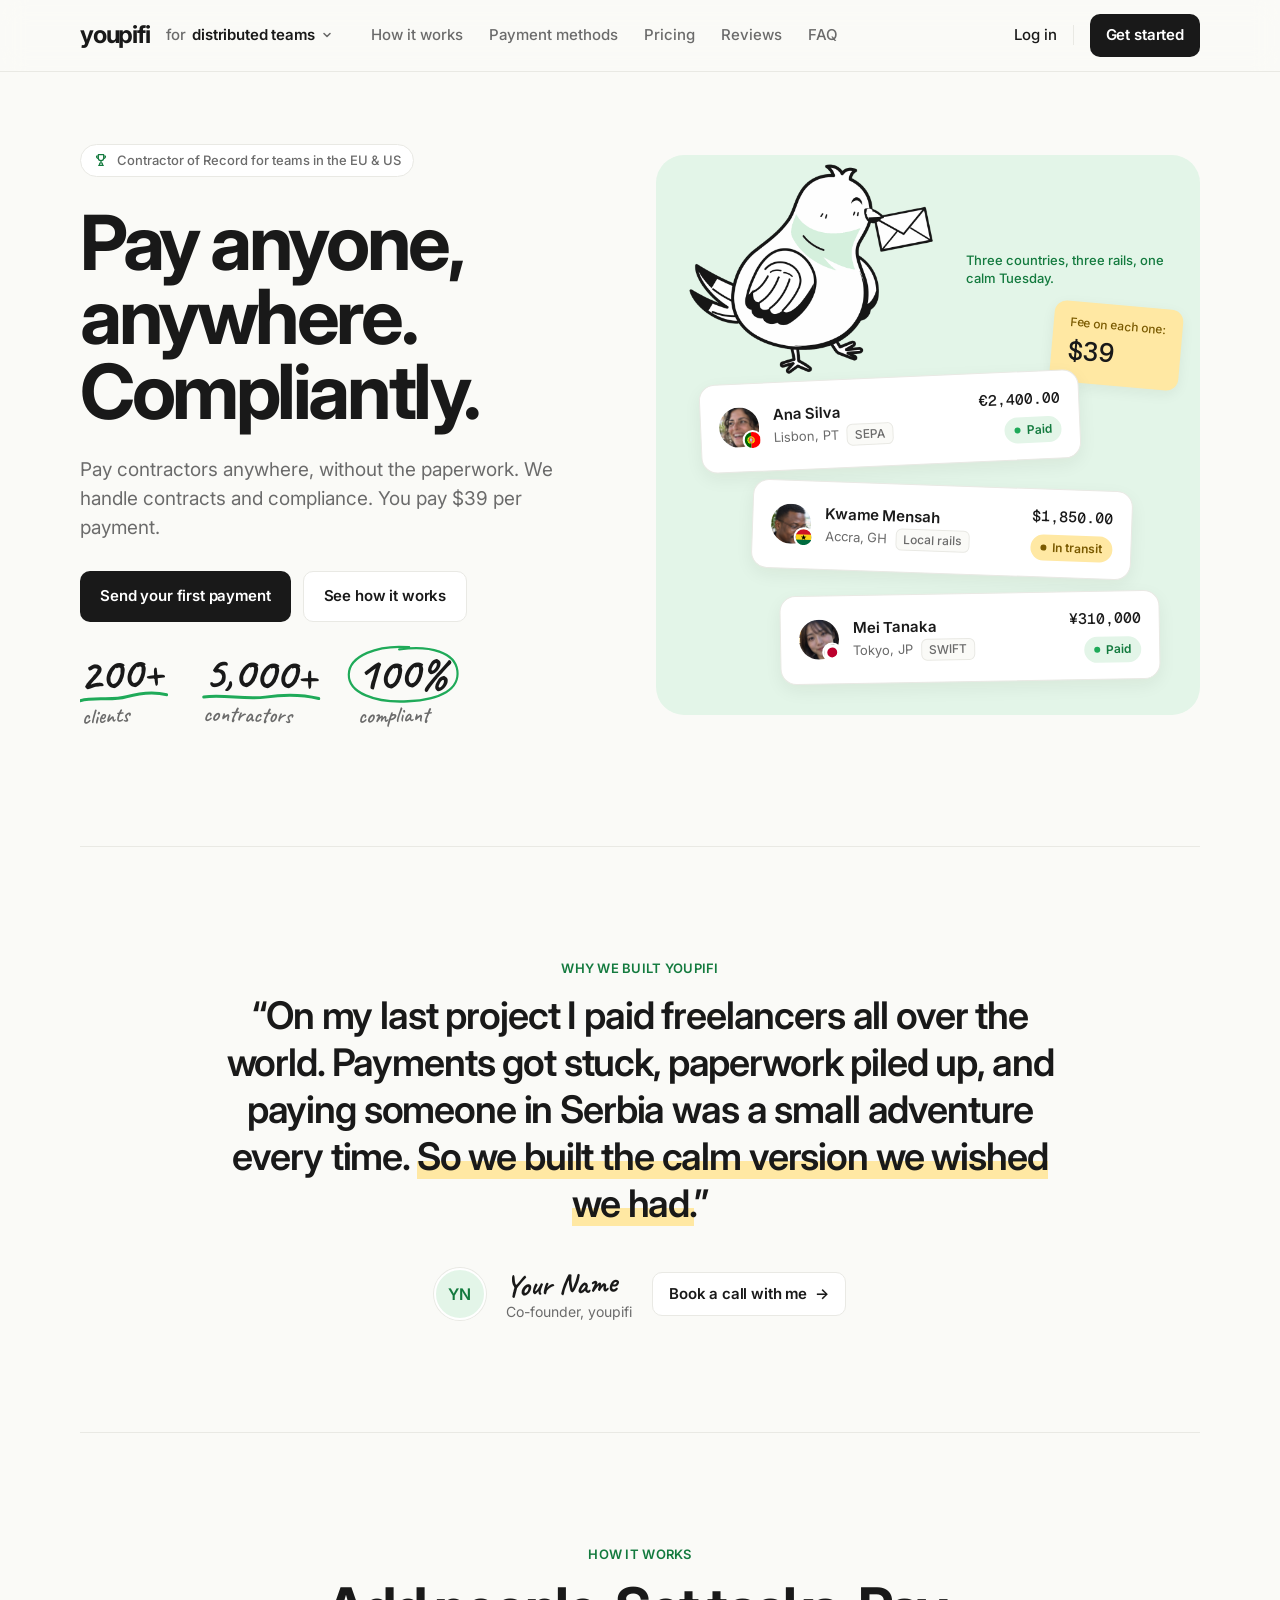
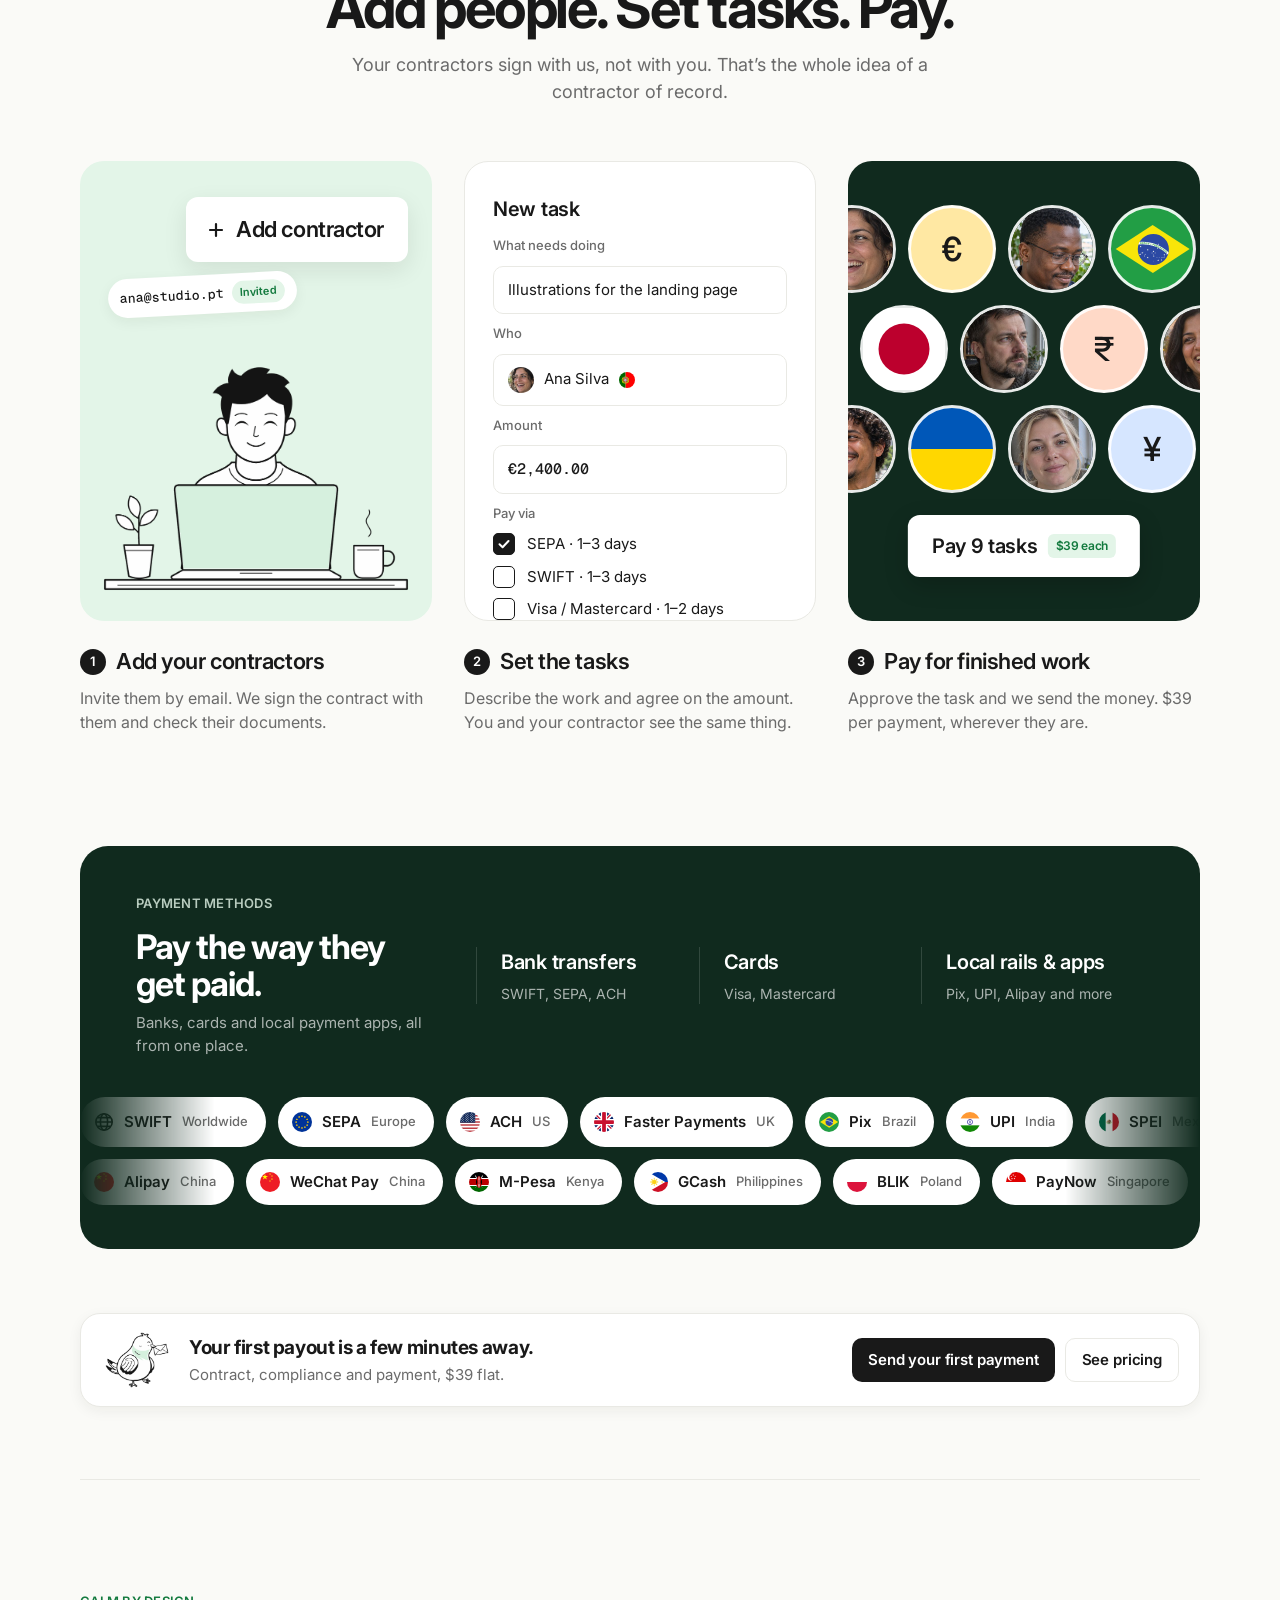
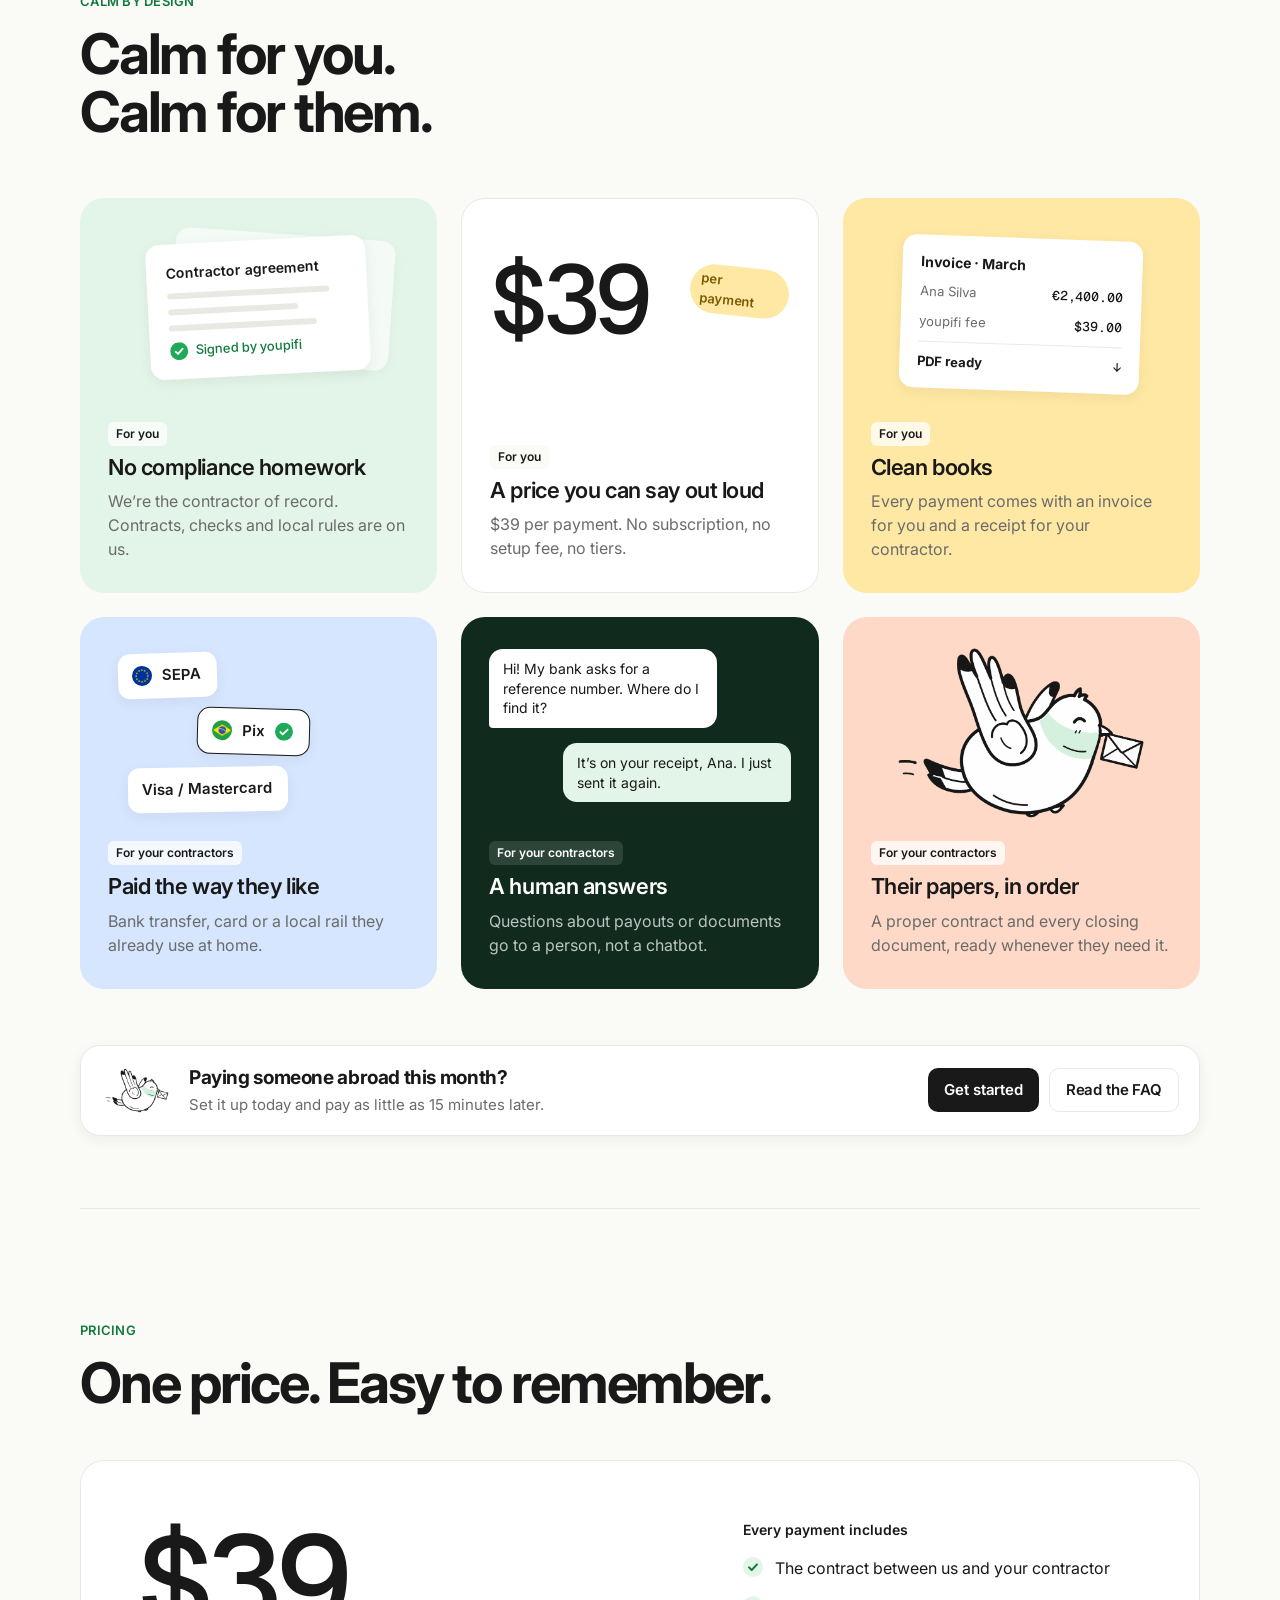
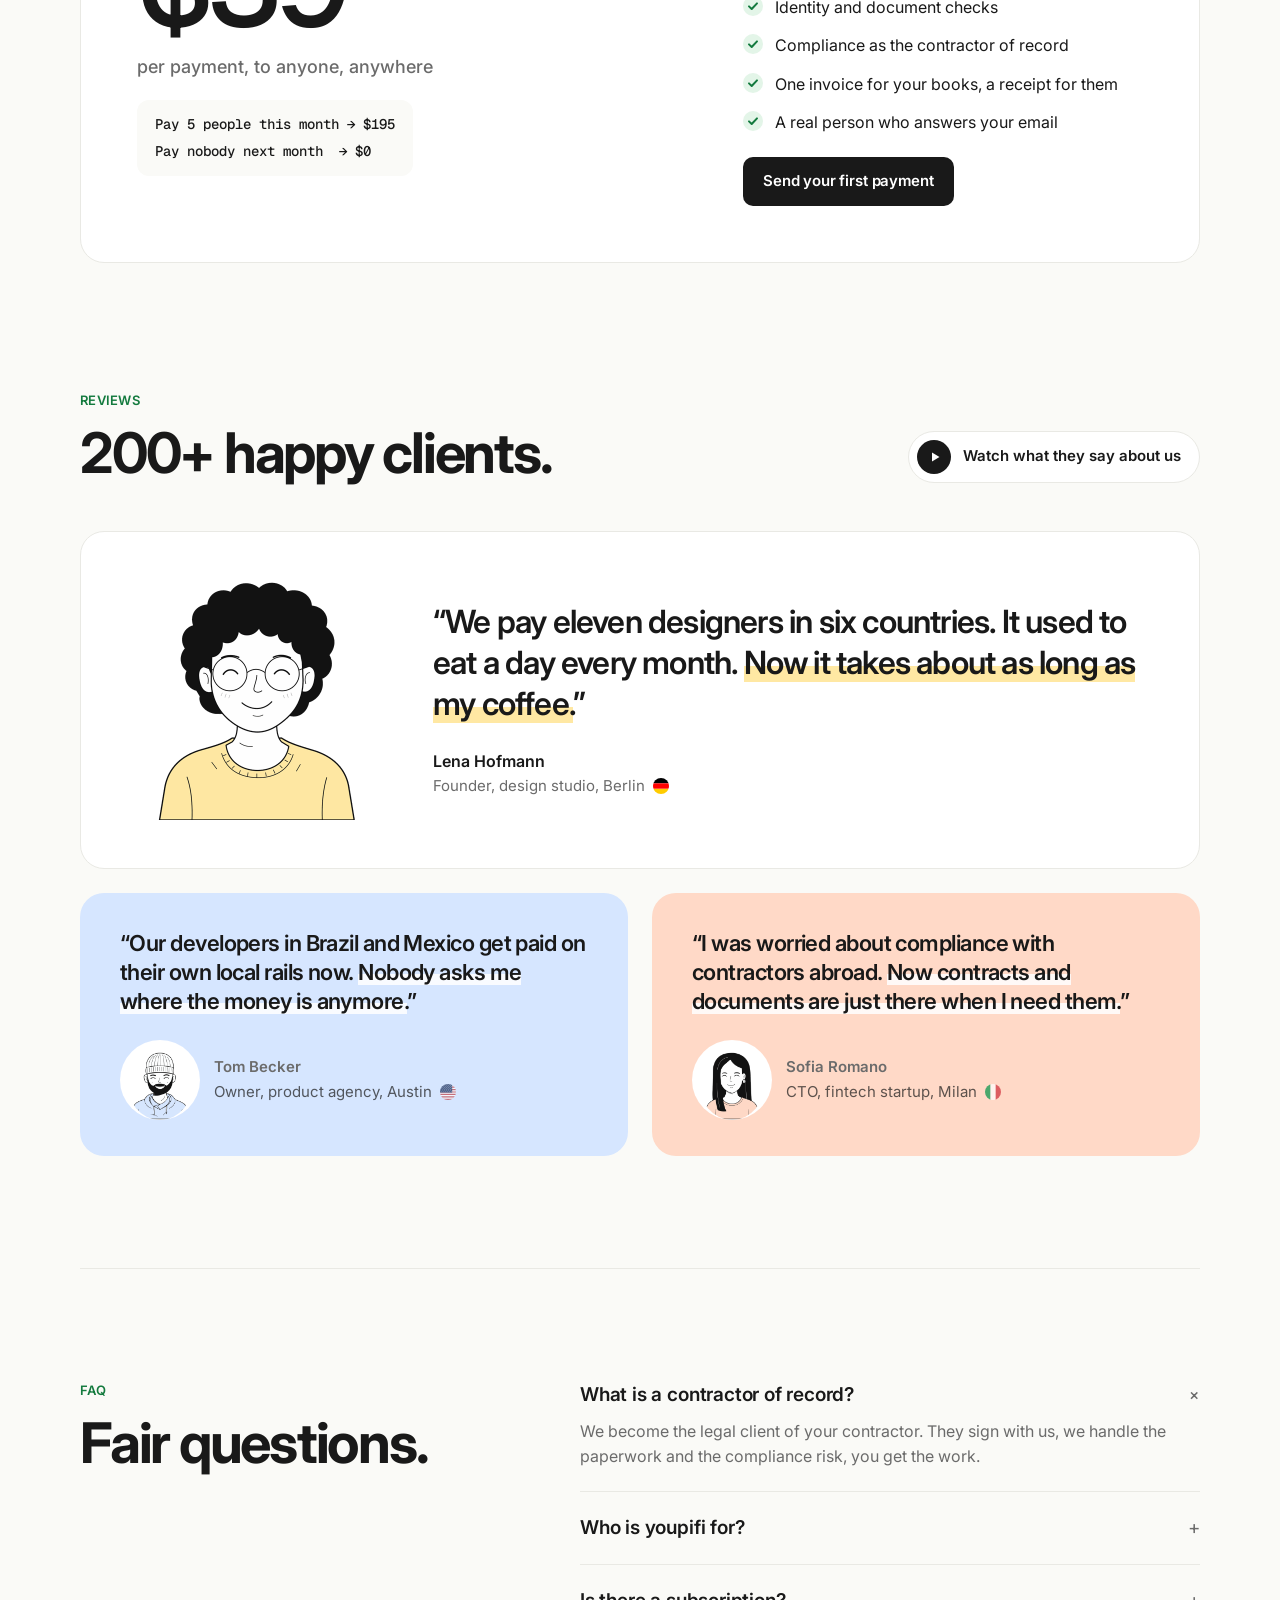
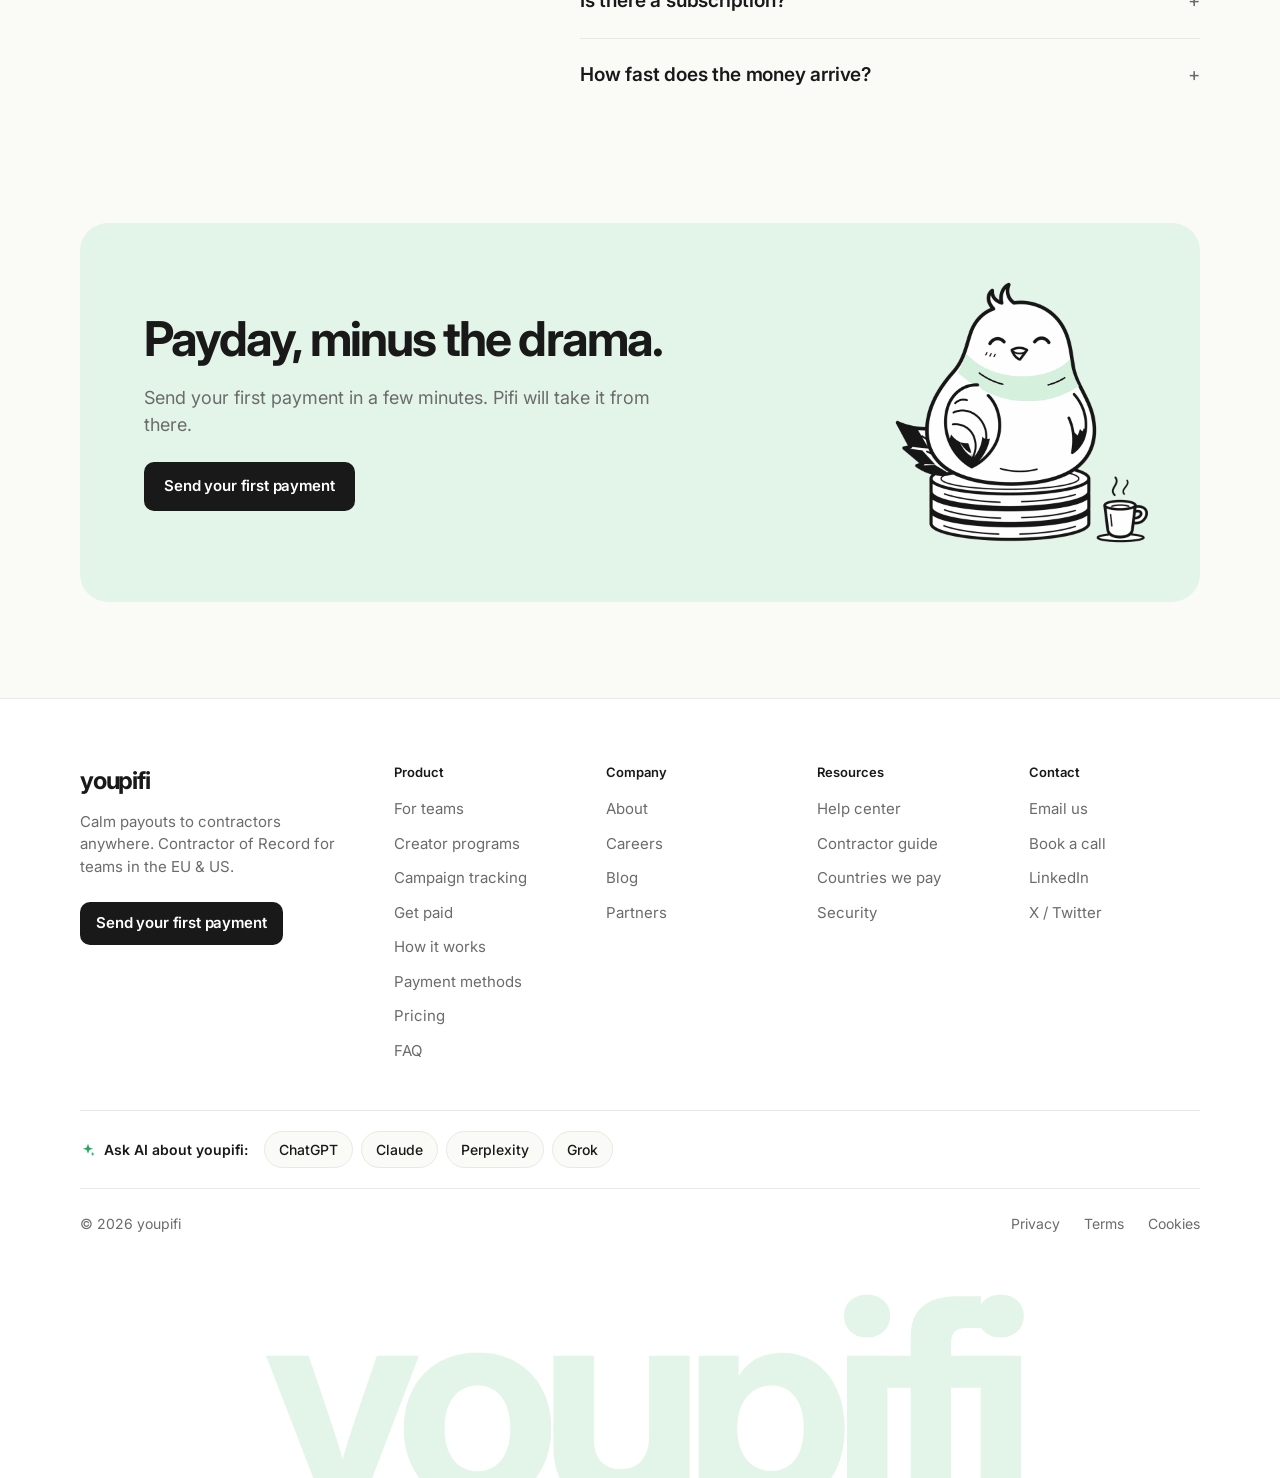
==== commit ab185545: "Add free campaign tracking page (youpifi Track) New track.html: hero with a live campaign dashboard," ====
--- a/index.html
+++ b/index.html
@@ -27,6 +27,10 @@
           <a class="aud-item" href="creators.html">
             <span class="aud-ico bg-butter"><svg width="18" height="18" viewBox="0 0 24 24" fill="none" stroke="currentColor" stroke-width="1.7" stroke-linecap="round" stroke-linejoin="round" aria-hidden="true"><path d="M12 3.5l2.4 4.9 5.4.8-3.9 3.8.9 5.4L12 15.9l-4.8 2.5.9-5.4-3.9-3.8 5.4-.8z"/></svg></span>
             <span><b>Creators &amp; influencers</b><small>Pay creators, influencers and affiliates on results</small></span>
+          </a>
+          <a class="aud-item" href="track.html">
+            <span class="aud-ico bg-peach"><svg width="18" height="18" viewBox="0 0 24 24" fill="none" stroke="currentColor" stroke-width="1.7" stroke-linecap="round" stroke-linejoin="round" aria-hidden="true"><path d="M4 19V5M4 19h16M8 15l3.5-4 3 2.5L20 7"/></svg></span>
+            <span><b>Campaign tracking <em class="aud-free">Free</em></b><small>Track creator posts and views in one place</small></span>
           </a>
           <a class="aud-item" href="get-paid.html">
             <span class="aud-ico bg-sky"><svg width="18" height="18" viewBox="0 0 24 24" fill="none" stroke="currentColor" stroke-width="1.7" stroke-linecap="round" stroke-linejoin="round" aria-hidden="true"><rect x="3.5" y="6" width="17" height="12.5" rx="2.5"/><path d="M3.5 10h17M7.5 14.5h3"/></svg></span>
@@ -430,6 +434,7 @@
       <b>Product</b>
       <a href="index.html">For teams</a>
       <a href="creators.html">Creator programs</a>
+      <a href="track.html">Campaign tracking</a>
       <a href="get-paid.html">Get paid</a>
       <a href="#how">How it works</a>
       <a href="#times">Payment methods</a>
--- a/styles.css
+++ b/styles.css
@@ -1204,3 +1204,143 @@
 }
 .cta-inline { margin-top: -56px; }
 @media (max-width: 720px) { .cta-inline { margin-top: -36px; } }
+
+/* ---------- calm tiles: situational visuals ---------- */
+.vid { position: relative; width: 92px; height: 150px; flex: none; border-radius: 14px; overflow: hidden; background: #222; box-shadow: 0 10px 24px rgba(20, 26, 16, .16); }
+.vid img { width: 100%; height: 100%; object-fit: cover; }
+.vid::after { content: ""; position: absolute; inset: 0; background: linear-gradient(transparent 55%, rgba(0, 0, 0, .55)); }
+.vid-play { position: absolute; left: 50%; top: 44%; transform: translate(-50%, -50%); display: grid; place-items: center; width: 30px; height: 30px; border-radius: 50%; background: rgba(255, 255, 255, .85); font-size: 11px; padding-left: 2px; z-index: 1; }
+.vid-views, .vid-handle { position: absolute; left: 8px; z-index: 1; color: #fff; font-size: 11px; font-weight: 600; }
+.vid-views { bottom: 8px; }
+.vid-handle { bottom: 24px; font-weight: 500; opacity: .9; }
+.vid-tag { position: absolute; left: 6px; bottom: 6px; z-index: 1; padding: 2px 7px; border-radius: 999px; background: rgba(255, 255, 255, .92); color: var(--ink); font-size: 10.5px; font-weight: 700; }
+.reason { display: flex; align-items: center; gap: 6px; height: 100%; }
+.reason-arrow { width: 64px; height: 30px; flex: none; }
+.reason-amt { display: flex; flex-direction: column; gap: 4px; padding: 12px 14px; border-radius: 14px; background: var(--matcha); }
+.reason-amt b { font-size: 20px; color: var(--green-text); font-weight: 500; letter-spacing: -0.02em; }
+.reason-amt small { font-size: 11px; color: var(--green-text); opacity: .8; }
+.fan { position: relative; height: 100%; }
+.fan .vid { position: absolute; top: 4px; width: 84px; height: 136px; }
+.fan .v1 { left: 6px; transform: rotate(-9deg); }
+.fan .v2 { left: 58px; transform: rotate(-1deg); z-index: 1; }
+.fan .v3 { left: 110px; transform: rotate(8deg); z-index: 2; }
+.fan-eq { position: absolute; right: 0; bottom: 8px; z-index: 3; padding: 9px 14px; border-radius: 999px; background: var(--ink); color: var(--white); font-size: 13px; font-weight: 600; box-shadow: 0 8px 18px rgba(0, 0, 0, .18); }
+.fan-eq b { font-weight: 500; }
+.capchart { position: relative; height: 100%; padding: 14px 14px 10px; border-radius: 14px; background: rgba(255, 255, 255, .75); }
+.capchart svg { width: 100%; height: 100%; }
+.cc-views, .cc-cap, .cc-saved { position: absolute; font-size: 11.5px; font-weight: 600; padding: 3px 8px; border-radius: 999px; background: var(--white); box-shadow: var(--shadow-sm); }
+.cc-views { right: 12px; top: 8px; color: #c2502d; }
+.cc-cap { left: 14px; top: 30%; }
+.cc-saved { right: 12px; bottom: 12px; background: var(--ink); color: var(--white); }
+.capchart b { font-weight: 500; }
+
+/* =================== track: free campaign tracking =================== */
+.aud-free { margin-left: 6px; padding: 1px 7px; border-radius: 999px; background: var(--matcha); color: var(--green-text); font-style: normal; font-size: 11px; font-weight: 600; vertical-align: 1px; }
+
+/* hero dashboard */
+.tk-hero { position: relative; min-height: 560px; border-radius: var(--r-xl); background: var(--matcha); padding: 40px 32px; display: flex; align-items: flex-end; justify-content: center; }
+.tk-pifi { position: absolute; left: 24px; top: 18px; width: 136px; }
+.tk-sticker { position: absolute; right: 26px; top: 40px; z-index: 2; padding: 10px 14px; border-radius: 12px; background: var(--butter); color: var(--butter-text); font-size: 13px; font-weight: 600; line-height: 1.3; transform: rotate(4deg); box-shadow: var(--shadow-sm); }
+.tk-sticker b { color: var(--ink); }
+.tk-dash { position: relative; width: 100%; max-width: 460px; margin-top: 120px; padding: 20px; border-radius: 20px; background: var(--white); box-shadow: var(--shadow); }
+.tk-dash-head { display: flex; justify-content: space-between; align-items: center; gap: 12px; font-size: 15px; }
+.tk-live { display: inline-flex; align-items: center; gap: 6px; font-size: 12px; font-weight: 500; color: var(--graphite); white-space: nowrap; }
+.tk-live i { width: 7px; height: 7px; border-radius: 50%; background: var(--green); box-shadow: 0 0 0 3px var(--matcha); }
+.tk-kpis { display: grid; grid-template-columns: repeat(4, 1fr); gap: 8px; margin-top: 14px; }
+.tk-kpis div { display: flex; flex-direction: column; gap: 2px; padding: 10px 12px; border-radius: 12px; background: var(--paper); border: 1px solid var(--mist); min-width: 0; }
+.tk-kpis span { font-size: 11.5px; color: var(--graphite); white-space: nowrap; overflow: hidden; text-overflow: ellipsis; }
+.tk-kpis b { font-size: 17px; letter-spacing: -0.02em; }
+.tk-kpis em { white-space: nowrap; font-style: normal; font-size: 11px; font-weight: 600; color: var(--green-text); }
+.tk-chart { display: block; width: 100%; height: 76px; margin: 14px 0 2px; }
+.tk-dash .cr-rows { margin-top: 8px; }
+.tk-earn { display: flex; flex-direction: column; align-items: flex-end; line-height: 1.25; }
+.tk-earn b { font-size: 14px; }
+.tk-earn small { font-size: 11px; color: var(--graphite); }
+
+/* how: add posts */
+.tk-v-add { background: var(--sky); padding: 28px 24px; display: flex; flex-direction: column; gap: 14px; }
+.tk-add { padding: 18px; border-radius: 14px; background: var(--white); box-shadow: var(--shadow-sm); }
+.tk-add > b { font-size: 15px; }
+.tk-add ul { list-style: none; margin: 12px 0 0; padding: 0; display: flex; flex-direction: column; gap: 6px; }
+.tk-add li { display: flex; align-items: center; justify-content: space-between; gap: 8px; padding: 9px 10px; border: 1px solid var(--mist); border-radius: 10px; font-size: 12px; }
+.tk-add li .mono { overflow: hidden; text-overflow: ellipsis; white-space: nowrap; min-width: 0; }
+.tk-ok { flex: none; font-style: normal; font-size: 11px; font-weight: 600; color: var(--green-text); background: var(--matcha); padding: 2px 7px; border-radius: 999px; }
+.tk-typing { border-color: var(--ink) !important; justify-content: flex-start !important; gap: 1px !important; }
+.tk-typing i { width: 1.5px; height: 14px; background: var(--ink); animation: tk-blink 1s steps(2) infinite; }
+@keyframes tk-blink { 50% { opacity: 0; } }
+.tk-or { display: flex; align-items: center; gap: 10px; font-size: 12px; font-weight: 600; color: #4a6a99; }
+.tk-or::before, .tk-or::after { content: ""; flex: 1; height: 1px; background: rgba(29, 78, 158, .18); }
+.tk-invite { display: flex; align-items: center; gap: 12px; padding: 14px 16px; border-radius: 14px; background: var(--white); box-shadow: var(--shadow-sm); transform: rotate(-1.5deg); }
+.tk-invite-ico { display: grid; place-items: center; flex: none; width: 34px; height: 34px; border-radius: 10px; background: var(--butter); font-size: 16px; }
+.tk-invite > span:last-child { display: flex; flex-direction: column; line-height: 1.3; }
+.tk-invite b { font-size: 14px; }
+.tk-invite small { font-size: 12px; color: var(--graphite); }
+
+/* how: share report */
+.tk-v-share { background: var(--butter); padding: 32px 24px; }
+.tk-report { padding: 18px; border-radius: 14px; background: var(--white); box-shadow: var(--shadow-sm); display: flex; flex-direction: column; gap: 12px; }
+.tk-report > b { font-size: 15px; }
+.tk-link { display: flex; align-items: center; justify-content: space-between; gap: 8px; padding: 6px 6px 6px 12px; border: 1px solid var(--mist); border-radius: 10px; font-size: 12px; }
+.tk-link .mono { overflow: hidden; text-overflow: ellipsis; white-space: nowrap; min-width: 0; }
+.tk-link .mini-btn { flex: none; padding: 6px 10px; font-size: 12px; }
+.tk-report-nums { display: grid; grid-template-columns: repeat(3, 1fr); gap: 8px; }
+.tk-report-nums span { display: flex; flex-direction: column; padding: 8px 10px; border-radius: 10px; background: var(--paper); }
+.tk-report-nums small { font-size: 11px; color: var(--graphite); }
+.tk-report-nums b { font-size: 15px; }
+.tk-files { display: flex; gap: 6px; }
+.tk-files span { padding: 4px 10px; border-radius: 999px; background: var(--paper); border: 1px solid var(--mist); font-size: 12px; font-weight: 600; color: var(--graphite); }
+.tk-bubble { left: auto; right: 24px; top: auto; bottom: 40px; background: var(--white); box-shadow: var(--shadow-sm); }
+
+/* feature tiles */
+.tk-sum li.tk-total { border-top: 1px solid var(--ink); }
+.tk-sum li.tk-total span { color: var(--ink); font-weight: 600; }
+.deal-card.tk-sum li { padding: 8px 0; }
+.reason-amt small + small { opacity: .65; font-family: var(--font); }
+.tk-cap { display: flex; flex-direction: column; gap: 12px; padding: 18px; border-radius: 14px; background: var(--white); box-shadow: var(--shadow-sm); }
+.tk-cap-top { display: flex; align-items: center; gap: 10px; }
+.tk-cap-top img { width: 36px; height: 36px; border-radius: 50%; object-fit: cover; }
+.tk-cap-top span { display: flex; flex-direction: column; line-height: 1.3; }
+.tk-cap-top b { font-size: 14px; }
+.tk-cap-top small { font-size: 12px; color: var(--graphite); }
+.tk-cap > small { font-size: 12.5px; color: var(--graphite); }
+.tk-bar { height: 8px; border-radius: 4px; background: var(--mist); overflow: hidden; }
+.tk-bar i { display: block; height: 100%; border-radius: 4px; background: linear-gradient(90deg, var(--ink) 84%, #f0b400 84%); }
+.tk-alerts { gap: 8px; }
+.tk-alerts li { align-items: center; font-size: 13.5px; }
+.tk-alerts em { flex: none; font-style: normal; font-size: 11px; font-weight: 600; color: #8a3b17; background: var(--peach); padding: 2px 8px; border-radius: 999px; }
+.tk-cpm { list-style: none; margin: 0; padding: 4px 0 0; display: flex; flex-direction: column; gap: 14px; }
+.tk-cpm li { display: grid; grid-template-columns: 76px 1fr 52px; align-items: center; gap: 10px; font-size: 13px; color: rgba(255, 255, 255, .8); }
+.tk-cpm i { display: block; height: 8px; border-radius: 4px; background: var(--matcha); }
+.tk-cpm b { text-align: right; color: var(--white); font-size: 13px; }
+
+/* free vs paid */
+.tk-plans { display: grid; grid-template-columns: 1fr 1fr; gap: 24px; }
+.tk-plan { display: flex; flex-direction: column; align-items: flex-start; padding: 40px; border-radius: var(--r-lg); background: var(--white); border: 1px solid var(--mist); }
+.tk-plan .tag { margin: 0 0 18px; background: var(--paper); }
+.tk-plan .price-num { font-size: clamp(72px, 8vw, 96px); }
+.tk-plan-sub { margin: 8px 0 24px; font-size: 17px; font-weight: 500; color: var(--graphite); }
+.tk-plan-pay { background: var(--matcha); border-color: transparent; }
+.tk-plan-pay .tag { background: rgba(255, 255, 255, .75); }
+.tk-list { list-style: none; margin: 0 0 32px; padding: 0; display: flex; flex-direction: column; gap: 14px; }
+.tk-list li { display: flex; gap: 12px; align-items: flex-start; line-height: 1.4; }
+.tk-list li::before { content: ""; flex: none; width: 20px; height: 20px; border-radius: 50%; background: var(--matcha) url("data:image/svg+xml,%3Csvg xmlns='http://www.w3.org/2000/svg' viewBox='0 0 20 20'%3E%3Cpath d='M6 10.4 8.7 13 14 7.4' stroke='%23137A3E' stroke-width='2' fill='none' stroke-linecap='round' stroke-linejoin='round'/%3E%3C/svg%3E") center / 20px no-repeat; }
+.tk-plan-pay .tk-list li::before { background-color: var(--white); }
+.tk-plan .btn { margin-top: auto; }
+
+@media (max-width: 1060px) {
+  .tk-hero { width: 100%; }
+}
+@media (max-width: 720px) {
+  .tk-hero { padding: 24px 14px; min-height: 0; }
+  .tk-pifi { width: 104px; left: 12px; top: 12px; }
+  .tk-sticker { right: 12px; top: 28px; font-size: 12px; }
+  .tk-dash { margin-top: 104px; padding: 16px; }
+  .tk-kpis { grid-template-columns: 1fr 1fr; }
+  .tk-plans { grid-template-columns: 1fr; }
+  .tk-plan { padding: 28px 24px; }
+}
+@media (prefers-reduced-motion: reduce) { .tk-typing i { animation: none; } }
+.tk-steps { grid-template-columns: repeat(3, minmax(0, 1fr)); }
+.bubble.tk-bubble { left: auto; right: 20px; top: auto; bottom: 36px; background: var(--white); box-shadow: var(--shadow-sm); transform: rotate(-2deg); }
+@media (max-width: 1060px) { .tk-steps { grid-template-columns: repeat(2, minmax(0, 1fr)); } }
+@media (max-width: 720px) { .tk-steps { grid-template-columns: minmax(0, 1fr); } }
